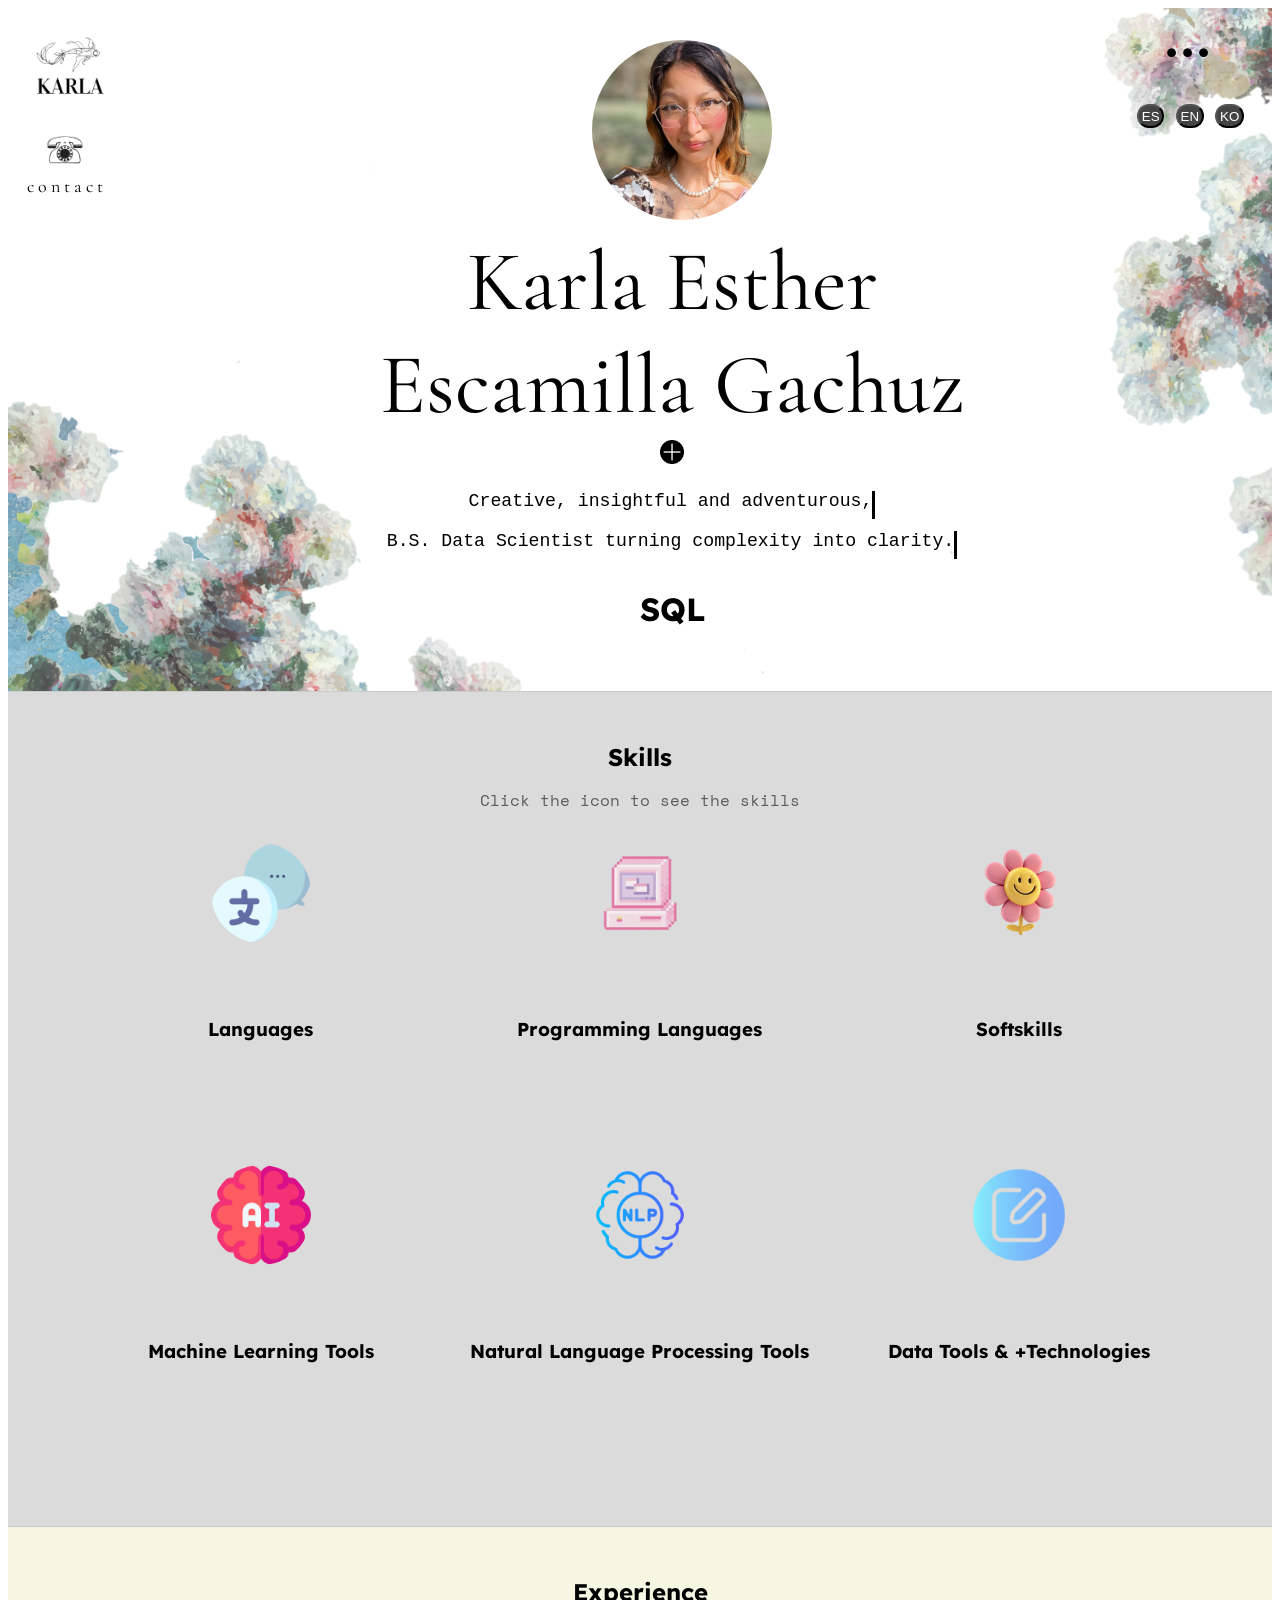
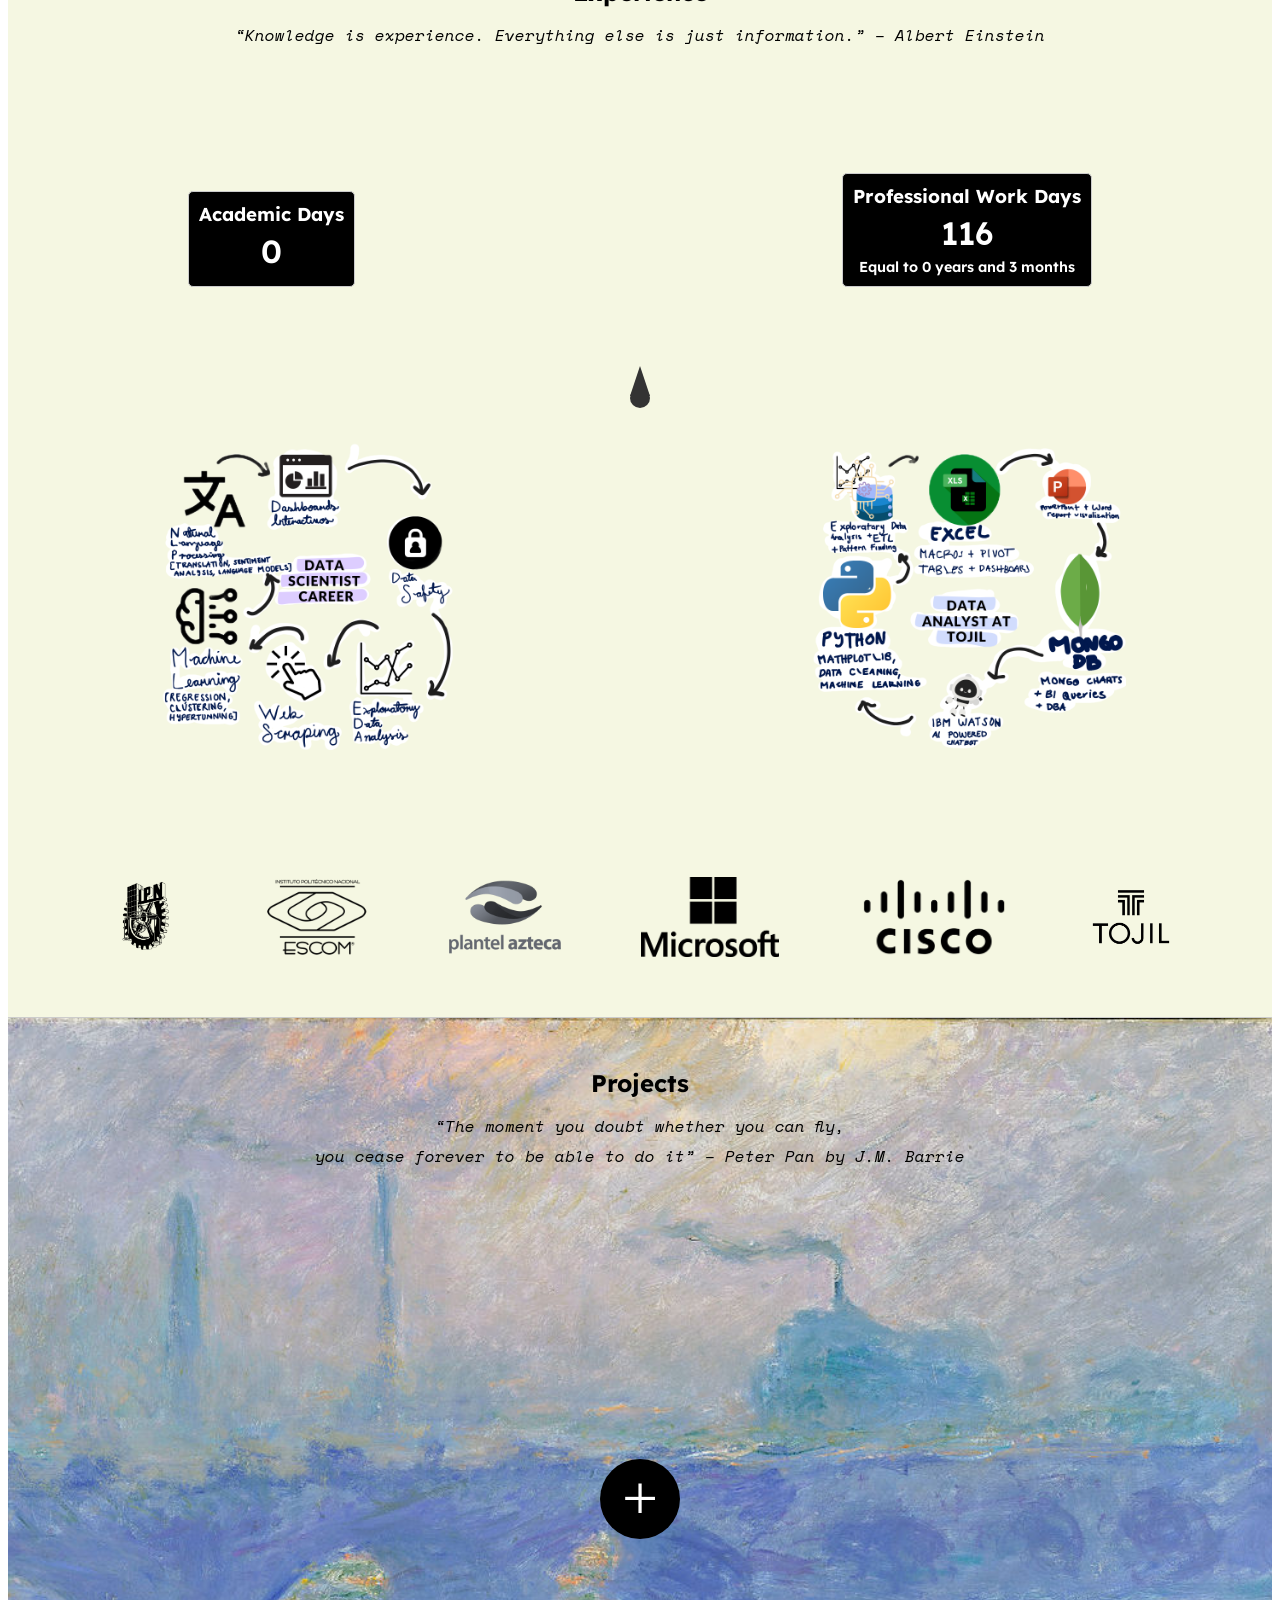
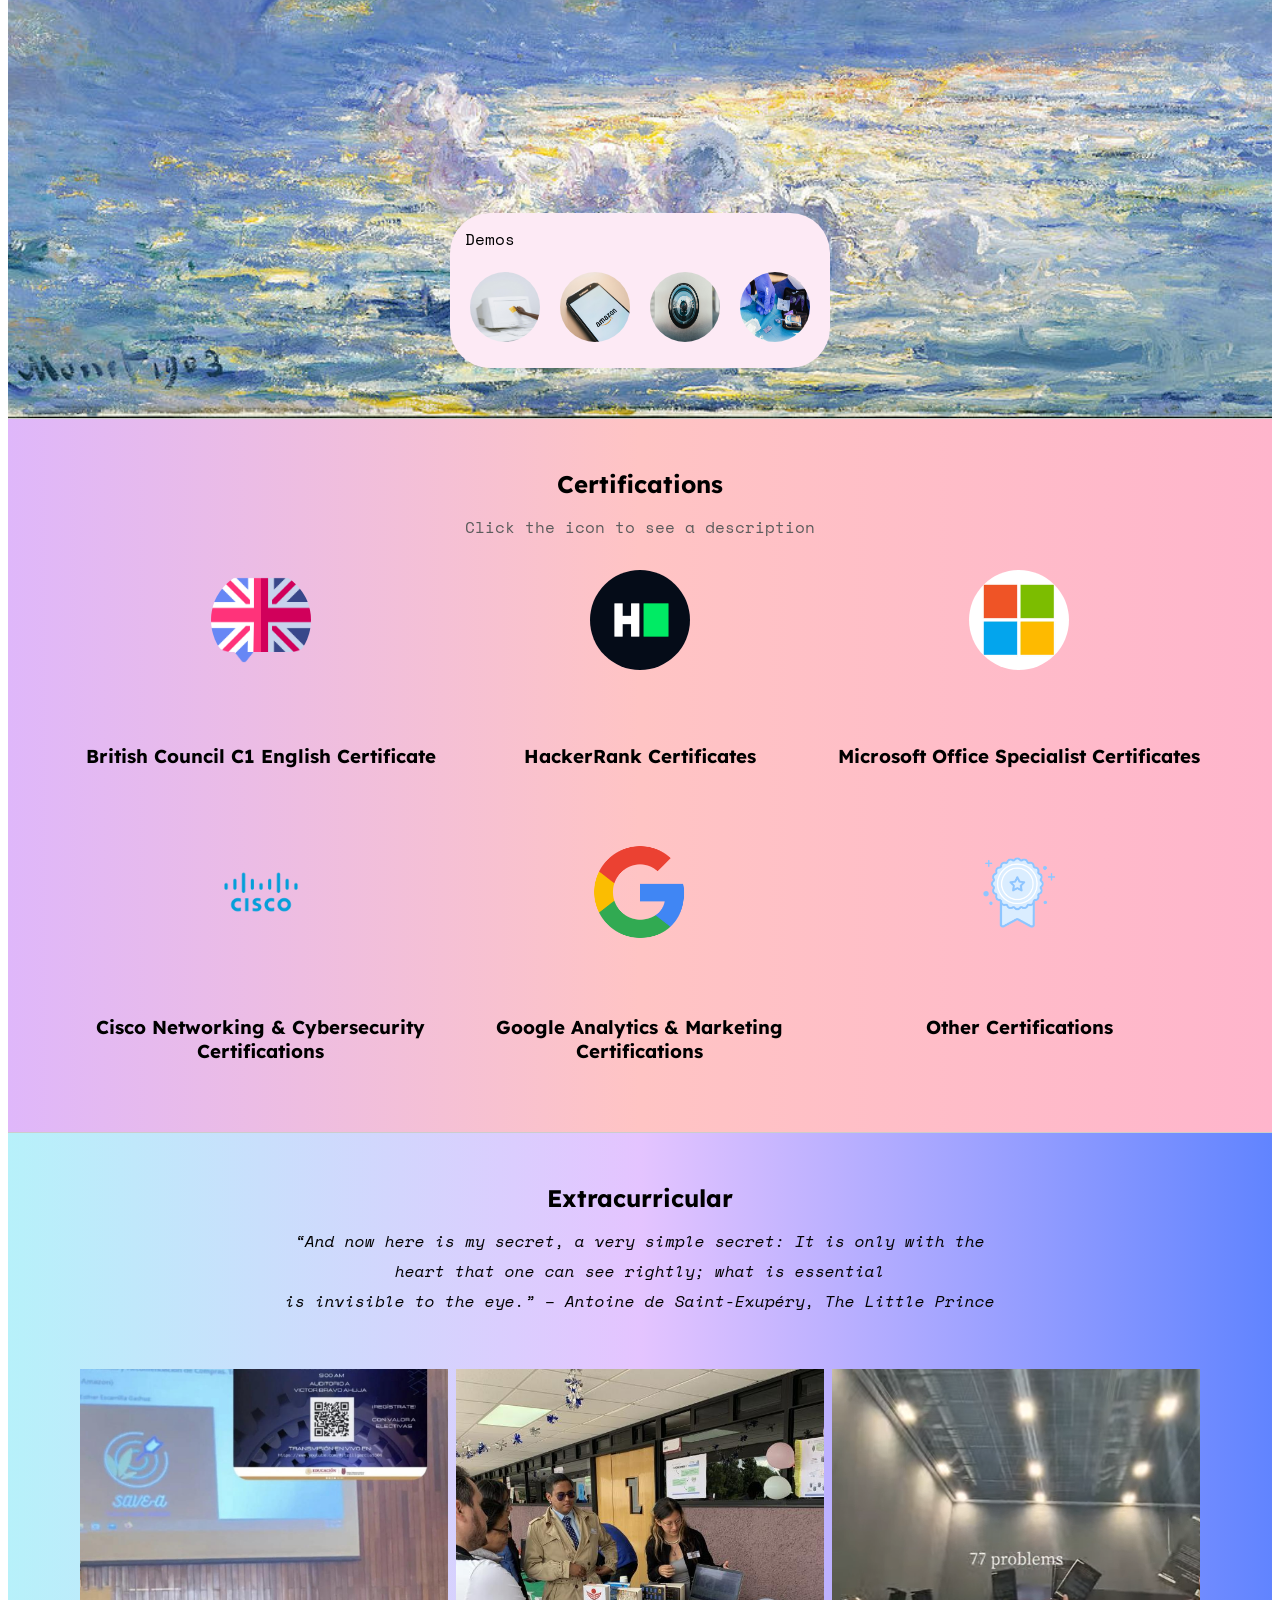
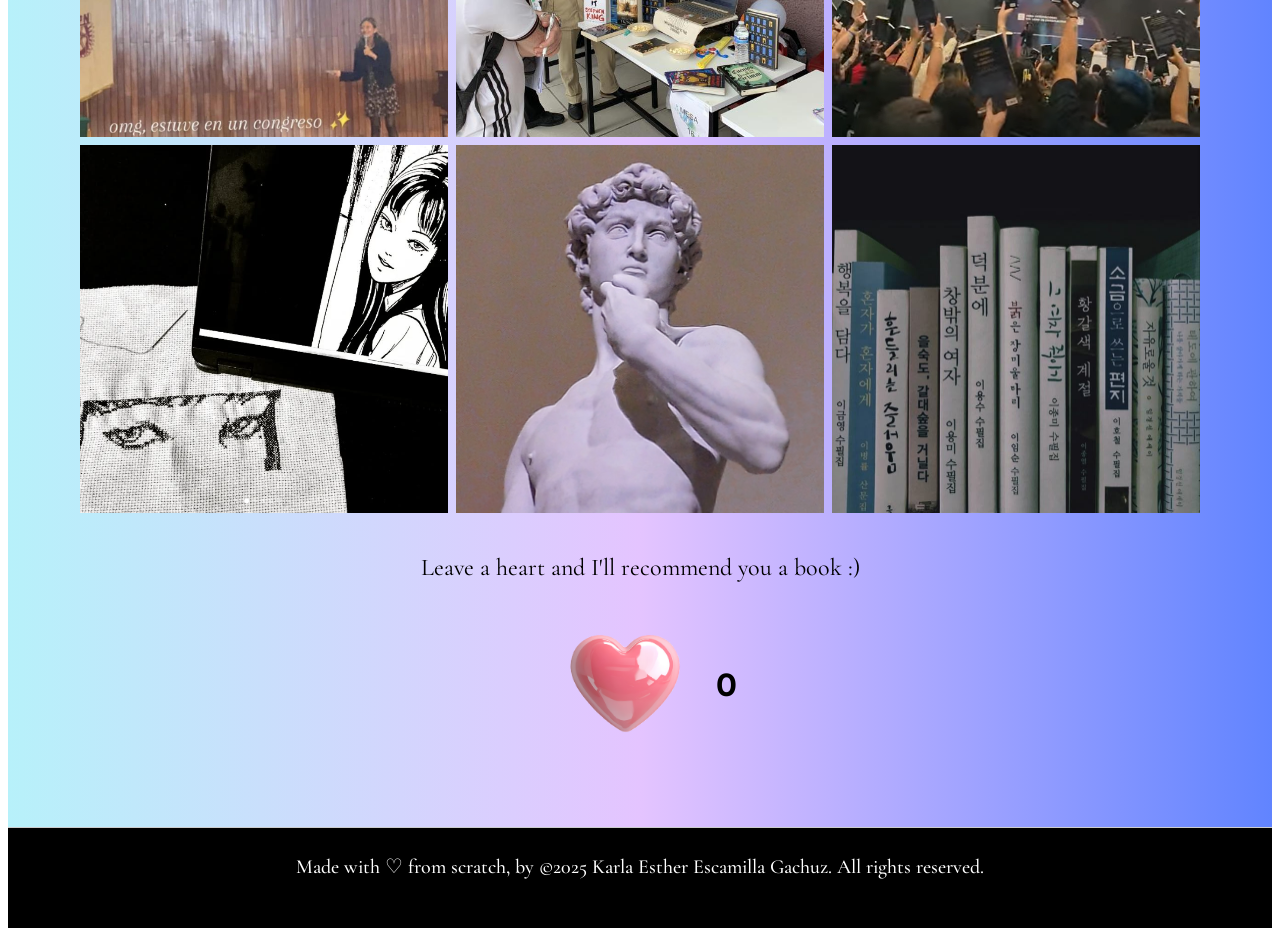
==== index.html @ 4ed2f364 "Update index.html" ====
<!DOCTYPE html>
<html lang="es">

<head>
    <meta charset="UTF-8">
    <meta name="viewport" content="width=device-width, initial-scale=1.0">
    <title>Karla's Portfolio</title>
    <link rel="icon" type="image/x-icon" href="kf.png">
    <link rel="stylesheet" href="ProfesionalProf.css">
    <link
    rel="stylesheet"
    href="https://cdnjs.cloudflare.com/ajax/libs/animate.css/4.1.1/animate.min.css"
    />
    <link href="https://cdn.jsdelivr.net/gh/yesiamrocks/cssanimation.io@1.0.3/cssanimation.min.css" 
    rel="stylesheet">
    <link rel="preconnect" href="https://fonts.googleapis.com">
<link rel="preconnect" href="https://fonts.gstatic.com" crossorigin>
<link href="https://fonts.googleapis.com/css2?family=Cormorant+Garamond:ital,wght@0,300;0,400;0,500;0,600;0,700;1,300;1,400;1,500;1,600;1,700&family=Lexend:wght@100..900&family=Space+Mono:ital,wght@0,400;0,700;1,400;1,700&display=swap" 
rel="stylesheet">
<link
      href="https://fonts.googleapis.com/css2?family=Space+Mono:ital@1&display=swap"
      rel="stylesheet"
    />
</head>


<body id="home">

    <div id="contact">
        <a href="#home" title="Home"><img src="lg.png" alt="Logo" style="width: 80px; margin-left: 20px; margin-top: 20%;"></a>
    
        <button id="contact-button" >
        <img src="p.png" alt="Phone" style="width: 40px;" class="icon">
        <p style="font-family:'Cormorant Garamond', serif; margin: 5px 0 0 0;">c o n t a c t</p>
    </button>
    <div id="contact-icons" style="display: none;">
        <a href="mailto:karlah.escamilla22@gmail.com" title="Send mail"><img src="m.png" alt="Email" class="icon"></a>
        <a href="https://www.linkedin.com/in/karlaescamillag/" title="Review LinkedIn" target="_blank"><img src="in.png" alt="LinkedIn" class="icon"></a>
        <a href="https://github.com/Karlah-0" title="Review Github" target="_blank"><img src="gt.png" alt="GitHub" class="icon"></a>
        <a href="https://www.goodreads.com/mouklair" target="_blank" title="Review Goodreads"><img src="gr.png" alt="Goodreads" class="icon"></a>
        <a href="https://drive.google.com/file/d/1XgmMQcSw8I9kDR0bRM5GCmzSp86vg_ye/view?usp=sharing" title="Review CV" target="_blank"><img src="cv.png" alt="CV" class="icon"></a>
    </div>

    </div>
    <header>
        <nav id="menu">
            <ul class="dots">
                <li class="dot">•</li>
                <li class="dot">•</li>
                <li class="dot">•</li>
            </ul>
            <ul class="menu">
                <li><a href="#home" class="nav-link">Home</a></li>
                <li><a href="#section2" class="nav-link">Skills</a></li>
                <li><a href="#section3" class="nav-link">Experience</a></li>
                <li><a href="#section4" class="nav-link">Projects</a></li>
                <li><a href="#section5" class="nav-link">Certifications</a></li>
                <li><a href="#section6" class="nav-link">Extracurricular</a></li>
            </ul>
        </nav>
        <div id="language-switcher">
            <a href="ProfesionalProf_Esp.html"><button data-lang="es">ES</button></a>
            <a href="index.html"><button data-lang="en">EN</button></a>
            <a href="ProfesionalProf_Kor.html"><button data-lang="ko">KO</button></a>
        </div>
    </header>


    <main>

        <section id="section1">
            
            <div class="circular-image" id="sensitive">
                <img src="h.jpg" alt="Perfil">
            </div>        
            <h2 class="animate__animated animate__fadeInDown"><div class="name">Karla Esther <br>Escamilla Gachuz</div></h2>
            
            <button id="more-details-btn">
                <img src="pl.png" alt="More details">
            </button>
            
            <div id="overlay">
                <div id="modal">
                    <span id="close-btn">&times;</span>
                    <img src="lg.png" alt="Logo" style="width: 80px; margin-left: 20px; margin-top: 10px;">
                    <h3>About me </h3>
                    <p>
                        Like the koi fish swimming adversities, I embrace growth and transformation, turning obstacles into new opportunities.
                    </p>
                    <br>
                    <p>
                        I am a data professional with a strong background in Machine Learning, NLP, and Big Data, skilled in Python, SQL, Tableau, and MongoDB. Passionate about turning complexity into clarity, I am a graduate of the Plantel Fundación Azteca Excellence Program and currently studying Data Science at ESCOM IPN.
                    </p>
                    <br>
                    <p>
                        Between novels, matcha, Korean culture and journeys inspired by literary fiction, I explore stories that expand my world as much as data does.
                    </p>
                </div>
            </div>
            
            <p class="space-mono-regular"><p class="typing-demo">Creative, insightful and adventurous,</p></p>
            <p class="space-mono-regular"><p class="typing-demo2" style="margin-top: -70px;">B.S. Data Scientist turning complexity into clarity.</p></p>
        <div class="content-wrapper2">
        <div class="carrusel-container">
            <span id="carrusel-texto" class="leBlurInBottom"></span>
        </div>
        </div>
   
        </section>


        <section id="section2" style="height: fit-content;">
            <h2>Skills</h2>
            <p style=" font-family: 'Space Mono', serif; font-weight: 400; color: rgb(92, 92, 92);"> Click the icon to see the skills </p>
            <div class="skills-grid">
                <div class="skill-category">
                    <img src="lgg.png" class="category-icon" alt="Languages Icon">
                    <h3 class="cssanimation hu__hu__">Languages</h3>
                    <div class="skills-list">
                        <div class="skill">
                            <img src="mx.png" alt="Spanish Logo">
                            <span>Spanish (Native)</span>
                            <div class="progress-bar">
                                <div class="progress" data-level="100"></div>
                            </div>
                        </div>
                        <div class="skill">
                            <img src="us.png" alt="English Logo">
                            <span>English (C1)</span>
                            <div class="progress-bar">
                                <div class="progress" data-level="80"></div>
                            </div>
                        </div>
                        <div class="skill">
                            <img src="ko.png" alt="Korean Logo">
                            <span>Korean (A2)</span>
                            <div class="progress-bar">
                                <div class="progress" data-level="40"></div>
                            </div>
                        </div>
                    </div>
                </div>
                <div class="skill-category">
                    <img src="prg.png" class="category-icon" alt="Programming Languages Icon">
                    <h3 class="cssanimation hu__hu__">Programming Languages</h3>
                    <div class="skills-list">
                        <div class="skill">
                            <img src="cpl.jpg" alt="C++ Logo">
                            <span>C++</span>
                            <div class="progress-bar">
                                <div class="progress" data-level="90"></div>
                            </div>
                        </div>
                        <div class="skill">
                            <img src="py.png" alt="Python Logo">
                            <span>Python</span>
                            <div class="progress-bar">
                                <div class="progress" data-level="90"></div>
                            </div>
                        </div>
                        <div class="skill">
                            <img src="r.png" alt="R Logo">
                            <span>R</span>
                            <div class="progress-bar">
                                <div class="progress" data-level="90"></div>
                            </div>
                        </div>
                        <div class="skill">
                            <img src="js.png" alt="JavaScript Logo">
                            <span>JavaScript</span>
                            <div class="progress-bar">
                                <div class="progress" data-level="60"></div>
                            </div>
                        </div>
                    </div>
                </div>
                <div class="skill-category">
                    <img src="sft.png" class="category-icon" alt="Softskills Icon">
                    <h3 class="cssanimation hu__hu__">Softskills</h3>
                    <div class="skills-list softskills-grid">
                        <div class="softskill">
                            <img src="cm.png" alt="Communication Icon">
                            <span>Effective communication</span>
                        </div>
                        <div class="softskill">
                            <img src="tm.png" alt="Teamwork Icon">
                            <span>Teamwork</span>
                        </div>
                        <div class="softskill">
                            <img src="ps.png" alt="Problem Solving Icon">
                            <span>Problem solving</span>
                        </div>
                        <div class="softskill">
                            <img src="crt.png" alt="Creative Icon">
                            <span>Creative</span>
                        </div>
                    </div>
                </div>
                <div class="skill-category">
                    <img src="ml.png" class="category-icon" alt="Machine Learning Icon">
                    <h3 class="cssanimation hu__hu__">Machine Learning Tools</h3>
                    <div class="skills-list">
                        <div class="skill">
                            <img src="sc.png" alt="Scikit-Learn Logo">
                            <span>Scikit-Learn</span>
                            <div class="progress-bar">
                                <div class="progress" data-level="90"></div>
                            </div>
                        </div>
                        <div class="skill">
                            <img src="tf.png" alt="TensorFlow Logo">
                            <span>TensorFlow</span>
                            <div class="progress-bar">
                                <div class="progress" data-level="90"></div>
                            </div>
                        </div>
                        <div class="skill">
                            <img src="k.png" alt="Keras Logo">
                            <span>Keras</span>
                            <div class="progress-bar">
                                <div class="progress" data-level="90"></div>
                            </div>
                        </div>
                    </div>
                </div>
                <div class="skill-category">
                    <img src="nlp.png" class="category-icon" alt="NLP Icon">
                    <h3 class="cssanimation hu__hu__">Natural Language Processing Tools</h3>
                    <div class="skills-list">
                        <div class="skill">
                            <img src="nk.png" alt="NLTK Logo">
                            <span>NLTK</span>
                            <div class="progress-bar">
                                <div class="progress" data-level="90"></div>
                            </div>
                        </div>
                        <div class="skill">
                            <img src="gn.png" alt="Gensim Logo">
                            <span>Gensim</span>
                            <div class="progress-bar">
                                <div class="progress" data-level="90"></div>
                            </div>
                        </div>
                    </div>
                </div>
                <div class="skill-category">
                    <img src="tls.png" class="category-icon" alt="Technologies Icon">
                    <h3 class="cssanimation hu__hu__">Data Tools & +Technologies</h3>
                    <div class="skills-list technologies-grid">
                        <div class="skill" id="pill-skil">
                            <img src="sql.png" alt="SQL Logo">
                            <span>SQL</span>
                        </div>
                        <div class="skill" id="pill-skil">
                            <img src="md.png" alt="MongoDB Logo">
                            <span>MongoDB</span>
                        </div>
                        <div class="skill" id="pill-skil">
                            <img src="or.png" alt="Oracle Logo">
                            <span>OracleSQL</span>
                        </div>
                        <div class="skill" id="pill-skil">
                            <img src="css.png" alt="HTML Logo">
                            <span>HTML/CSS</span>
                        </div>
                        <div class="skill" id="pill-skil">
                            <img src="ub.svg" alt="Linux Logo">
                            <span>LinuxUbuntu</span>
                        </div>
                        <div class="skill" id="pill-skil">
                            <img src="git.png" alt="Git Logo">
                            <span>Git/GitHub</span>
                        </div>
                        <div class="skill" id="pill-skil">
                            <img src="pbi.png" alt="Power BI Logo">
                            <span>PowerBI</span>
                        </div>
                        <div class="skill" id="pill-skil">
                            <img src="tb.png" alt="Tableau Logo">
                            <span>Tableau</span>
                        </div>
                        <div class="skill" id="pill-skil">
                            <img src="pt.webp" alt="Packet Tracer Logo">
                            <span>PacketTracer</span>
                        </div>
                    </div>
                </div>
                
            </div>
        </section>
        
        
        <section id="section3">
            <h2>Experience</h2>
            <p style="font-family: 'Space Mono', serif; font-weight: 400; font-style: normal;"><em>“Knowledge is experience. Everything else is just information.”  – Albert Einstein </em></p>
           
            <div class="background-animation">
                <div class="drop"></div>
                <div class="wave"></div>
            </div>

            <div class="dscycle">
                <img src="dscycle.png">
            </div>
            <div class="counter-container-L">
                <div id="academic-counter" class="counter">
                    <h3>Academic Days</h3>
                    <div id="academic-days">0</div>
                    <p id="academic-equivalent"></p>
                </div>
            </div>

            <div class="dacycle">
                <img src="dacycle.png">
            </div>
            <div class="counter-container">
                <div id="professional-counter" class="counter">
                    <h3>Professional Work Days</h3>
                    <div id="professional-days">0</div>
                    <p id="professional-equivalent"></p>
                </div>
            </div>
            <div class="logos">
                <img src="logo_ipn.png">
                <img src="logo_es.png">
                <img src="logo-pl.png">
                <img src="logo_msf.png">
                <img src="logo_csc.png">
                <img src="logo-tj.png">
            </div>
        </section>
        


        <section id="section4">
            <h2>Projects</h2>
            <p style="font-family: 'Space Mono', serif; font-weight: 400; font-style: normal; text-align: center;">
                <em>“The moment you doubt whether you can fly, </em></p>
                <p style="font-family: 'Space Mono', serif; font-weight: 400; margin-top: -10px; font-style: normal; text-align: center;">
                <em>you cease forever to be able to do it” – Peter Pan by J.M. Barrie</em>
            </p>
            
            <div class="gallery">
                <input type="checkbox" id="gallery-toggle">
                <label for="gallery-toggle" class="gallery-button">+</label>
                <div class="gallery-items">
                    <div class="project">
                        <img src="investment.jpg" alt="MIA CETSDIRECTO" style="--i:1">
                        <div class="description">CETESDIRECTO® Investor Support Tool: Modeling the behavior of inflation and its impact on financial decisions (Python, Regression, Machine Learning).</div>
                    </div>
                    <div class="project">
                        <img src="amazon.jpg" alt="SAVE-A" style="--i:2">
                        <div class="description">Product comparator friendly web application with Python and Data Science methods, make the best purchase decision (Python, Web Scrapping, EDA).</div>
                    </div>
                    <div class="project">
                        <img src="library.jpg" alt="Bookry" style="--i:3">
                        <div class="description">Electronic library using MERN technologies (MongoDB, Express, React, Node.js) with an optimized database design for scalability and security. Presented at Expo ESCOM 2024, achieving 3rd place.</div>
                    </div>
                    <div class="project">
                        <img src="gming.jpg" alt="PinkPacman" style="--i:4">
                        <div class="description">Pacman game simulation with pink mazes using C structures and functions.</div>
                    </div>
                    <div class="project">
                        <img src="pcar.jpg" alt="EDA-Public Safety" style="--i:5">
                        <div class="description">Exploratory data Analysis for National Survey on Victimization and Perception of Public Safety (ENVIPE) 2024.</div>
                    </div>
                    <div class="project">
                        <img src="medical.jpg" alt="Diabetes Model" style="--i:6">
                        <div class="description">Diabetes Diagnistic Prediction Model with Diabetes Health Indicators from the CDC (Centers for Disease Control and Prevention).</div>
                    </div>
                </div>
            </div>
            <div class="demos">
                <p style="margin-top: -.5px;">Demos</p>
                <a href="https://github.com/Karlah-0/paper-similarity" title="NLP: Document Similairty" target="_blank"><img src="keyb.jpg" alt="Similarity"></a>
                <a href="https://github.com/Karlah-0/SAVE-A/blob/main/SAVE-A/SAVE-A.ipynb" title="SAVE-A" target="_blank"><img src="amzn.jpg" alt="SAVE-A"></a>
                <a href="https://github.com/Karlah-0/EDA-Perception-of-Public-Safety/blob/main/Incidencia_Delictiva.ipynb" title="Perception of Public Safety" target="_blank"><img src="seg.jpg" alt="ENVIPE EDA"></a>
                <a href="https://github.com/Karlah-0/Diabetes-Diagnostic-Prediction-Model-Advanced-Statistics-/blob/main/ProyectoFinalEA_Diabetes.ipynb" title="Diabetes Diagnosis Prediction" target="_blank"><img src="diabetes.jpg" alt="Diabetes Prediction"></a>
            </div>
        </section>
        
        
        


        <section id="section5" style="height: fit-content;">
            <h2>Certifications</h2>
            <p style=" font-family: 'Space Mono', serif; font-weight: 400; color: rgb(92, 92, 92);"> Click the icon to see a description </p>
            <div class="skills-grid">
                <div class="skill-category">
                    <img src="engl.png" class="category-icon" alt="British Council Cert Icon">
                    <h3 class="cssanimation hu__hu__">British Council C1 English Certificate</h3>
                    <div class="skills-list">
                        <div class="Certificate">
                            <a href="https://drive.google.com/file/d/1UCylA8LzGqBTAyHj90XFsnE5tslPC5T9/view?usp=sharing" title="View Certificate" target="_blank"><img src="btscl.png" alt="British Council Certificate"></a>
                            <span>C1 British Council Certificate</span>
                        </div>
                        
                    </div>
                </div>
                <div class="skill-category">
                    <img src="hr.png" class="category-icon" alt="Programming Languages Icon">
                    <h3 class="cssanimation hu__hu__">HackerRank Certificates</h3>
                    <div class="skills-list">
                        <div class="Certificates">
                            <div class="Certificate">
                                <a href="https://www.hackerrank.com/certificates/dd36a4987db6" title="View Certificate" target="_blank"><img src="PyB.png" alt="British Council Certificate"></a>
                                <span>Python HackerRank Certificate</span>
                            </div>
                            <div class="Certificate">
                                <a href="https://www.hackerrank.com/certificates/b056ef3917c5" title="View Certificate" target="_blank"><img src="SQLAd.png" alt="SQL Advanced Certificate"></a>
                                <span>SQL (Advanced) HackerRank Certificate</span>
                            </div>
                            <div class="Certificate">
                                <a href="https://www.hackerrank.com/certificates/510858440455" title="View Certificate" target="_blank"><img src="SQLB.png" alt="SQL Basic Certificate"></a>
                                <span>SQL (Basic) HackerRank Certificate</span>
                            </div>
                        </div>
                        
                    </div>
                </div>
                <div class="skill-category">
                    <img src="mcsft.jpg" class="category-icon" alt="Softskills Icon">
                    <h3 class="cssanimation hu__hu__">Microsoft Office Specialist Certificates</h3>
                    <div class="skills-list">
                        <div class="Certificates">
                            <div class="Certificate">
                                <a href="https://www.certiport.com/Portal/Pages/PrintTranscriptInfo.aspx?action=Cert&id=251&cvid=eh8e5iM9auXgOr6SSwifrQ%3D%3D" title="View Certificate" target="_blank"><img src="Excel.png" alt="Excel"></a>
                                <span>Microsoft Excel Specialist Certificate</span>
                            </div>
                            <div class="Certificate">
                                <a href="https://www.certiport.com/Portal/Pages/PrintTranscriptInfo.aspx?action=Cert&id=252&cvid=j1dN%2F50uBSHAs54UjgC3zQ%3D%3D" title="View Certificate" target="_blank"><img src="Power.png" alt="PowerPoint"></a>
                                <span>Microsoft PowerPoint Specialist Certificate</span>
                            </div>
                            <div class="Certificate">
                                <a href="https://www.certiport.com/Portal/Pages/PrintTranscriptInfo.aspx?action=Cert&id=250&cvid=gYCRYrhOJpbRcUyJ75lTGQ%3D%3D" title="View Certificate" target="_blank"><img src="Word.png" alt="Word"></a>
                                <span>Microsoft Word Specialist Certificate</span>
                            </div>
                        </div>
                    </div>
                </div>
                <div class="skill-category" style="margin-top: 50px;">
                    <img src="cisc.png" class="category-icon" alt="Machine Learning Icon">
                    <h3 class="cssanimation hu__hu__">Cisco Networking & Cybersecurity Certifications</h3>
                    <div class="skills-list">
                        <div class="Certificates">
                            <div class="Certificate">
                                <a href="https://www.hackerrank.com/certificates/dd36a4987db6" title="View Certificate" target="_blank"><img src="Intro2IoT.png" alt="IoT"></a>
                                <span>Introduction to IoT</span>
                            </div>
                            <div class="Certificate">
                                <a href="https://www.hackerrank.com/certificates/b056ef3917c5" title="View Certificate" target="_blank"><img src="I2CS__1_.png" alt="Cybersecurity"></a>
                                <span>Introduction to Cybersecurity</span>
                            </div>
                            <div class="Certificate">
                                <a href="https://www.hackerrank.com/certificates/510858440455" title="View Certificate" target="_blank"><img src="CNNA.png" alt="Scaling Networks: CCNA"></a>
                                <span>CCNA: Routing & Switching. Scaling Networks</span>
                            </div>
                        </div>
                    </div>
                </div>
                <div class="skill-category" style="margin-top: 50px;">
                    <img src="gg.png" class="category-icon" alt="NLP Icon">
                    <h3 class="cssanimation hu__hu__">Google Analytics & Marketing Certifications</h3>
                    <div class="skills-list">
                        <div class="Certificates">
                            <div class="Certificate">
                                <a href="https://drive.google.com/file/d/1QJNugc01xmRO6ZFNg9Myx4BVX2Ymv9LC/view?usp=sharing" title="View Certificate" target="_blank"><img src="mrkt.png" alt="Marketing"></a>
                                <span>Digital Marketing Foundations</span>
                            </div>
                            <div class="Certificate">
                                <a href="https://drive.google.com/file/d/1mKlux0pz3Sz3PCfcoDtH3J5BZVQsfdfR/view?usp=sharing" title="View Certificate" target="_blank"><img src="gan.png" alt="Analytics"></a>
                                <span>Google Analytics</span>
                            </div>
                            <div class="Certificate">
                                <a href="https://drive.google.com/file/d/1vDUGX0AQshCJEIj6objUbHMzCfPpjBdo/view?usp=sharing" title="View Certificate" target="_blank"><img src="cyber.png" alt="Cybersecurity"></a>
                                <span>Cibersecurity on remote work</span>
                            </div>
                        </div>
                    </div>
                </div>
                
                <div class="skill-category" style="margin-top: 50px;">
                    <img src="gl.png" class="category-icon" alt="Softskills Icon">
                    <h3 class="cssanimation hu__hu__">Other Certifications</h3>
                    <div class="skills-list">
                        <div class="Certificates">
                            <div class="Certificate">
                                <a href="https://drive.google.com/file/d/1QB7mE3sVGi8b8lsuNNnpjIzUp2WQ5OZF/view?usp=sharing" title="View Certificate" target="_blank"><img src="Cripto.png" alt="Cryptocurrencies"></a>
                                <span>Training in Cryptocurrencies & Blockchain</span>
                            </div>
                           
                        </div>
                    </div>
                </div>
                
            </div>
        </section>


        <section id="section6">
            <h2>Extracurricular</h2>
            <p style="font-family: 'Space Mono', serif; font-weight: 400; font-style: normal; text-align: center;">
              <em>“And now here is my secret, a very simple secret: It is only with the</em>
            </p>
            <p style="font-family: 'Space Mono', serif; font-weight: 400; margin-top: -10px; font-style: normal; text-align: center;">
              <em>heart that one can see rightly; what is essential</em>
            </p>
            <p style="font-family: 'Space Mono', serif; font-weight: 400; margin-top: -10px; font-style: normal; text-align: center;">
              <em>is invisible to the eye.” – Antoine de Saint-Exupéry, The Little Prince</em>
            </p>
            <br><br>
            <ul>
              <li>
                <a href="https://www.linkedin.com/in/karlaescamillag/overlay/education/798440565/multiple-media-viewer/?profileId=ACoAADuRJEkBG-t7TST_fxVLL-CHr-5XBXGjyrw&treasuryMediaId=1738459231431" target="_blank">
                  <figure>
                    <img src='congreso.jpeg' alt='Volcano and lava field against a stormy sky'>
                    <figcaption>Computer Science Congress <br>2023-A</figcaption>
                  </figure>
                </a>
              </li>
              <li>
                <a href="https://www.linkedin.com/in/karlaescamillag/overlay/education/798440565/multiple-media-viewer/?profileId=ACoAADuRJEkBG-t7TST_fxVLL-CHr-5XBXGjyrw&treasuryMediaId=1738459703976" target="_blank">
                  <figure>
                    <img src='expo.jpeg' alt='Guy on a bike on a wooden bridge with a forest backdrop'>
                    <figcaption>EXPO ESCOM 2024</figcaption>
                  </figure>
                </a>
              </li>
              <li>
                <a href="https://www.youtube.com/shorts/5as2U_wV7h8" target="_blank">
                    <figure>
                        <figure>
                            <img src='fil.png' alt='Guy on a bike on a wooden bridge with a forest backdrop'>
                            <figcaption>FIL GUADALAJARA <br>(World's 2nd most important <br>International Book Fair)</figcaption>
                          </figure>
                </a>
              </li>
              <li>
                <a href="https://www.instagram.com/thekoooi/" target="_blank">
                    <figure>
                        <figure>
                            <img src='thk.png' alt='Guy on a bike on a wooden bridge with a forest backdrop'>
                            <figcaption>@thekooi <br>Cross-stitch Embroidery</figcaption>
                          </figure>
                </a>
              </li>
              <li>
                <a href="https://www.youtube.com/shorts/mC68LRQSlW0" target="_blank">
                    <figure>
                        <figure>
                            <img src='dvd.jpg' alt='Guy on a bike on a wooden bridge with a forest backdrop'>
                            <figcaption>Art & Experiences</figcaption>
                          </figure>
                </a>
              </li>
              <li>
                <a href="https://www.youtube.com/shorts/4hjBUcG-Uqk" target="_blank">
                    <figure>
                        <figure>
                            <img src='kr.jpg' alt='Guy on a bike on a wooden bridge with a forest backdrop'>
                            <figcaption>Korean <br>Language Learning</figcaption>
                          </figure>
                </a>
              </li>
            </ul>

            <div id="goodbye">
                <p style="font-family: 'Cormorant Garamond', serif; font-weight: 420; text-align: center; font-size: 1.5rem; margin-top: 40px;">
                    Leave a heart and I'll recommend you a book :)
                </p>
                <div style="display: flex; justify-content: center; align-items: center; gap: 10px;">
                    <button id="likeButton" style="background: none; border: none; cursor: pointer;">
                        <img src="heart.png" alt="Heart" width="150" height="150">
                    </button>
                    <span id="likeCount" style="font-size: 2rem;">0</span>
                </div>
                <p id="bookRecommendation" style="text-align: center; font-style: italic; margin-top: 10px;"></p>
                <img id="bookCover" src="" alt="Book cover" style="display: none; width: 300px; height: 100%; margin-top: 10px; justify-self: center;">
            </div>
            

          </section>

    </main>


    <footer>
        <p> <i class="corm-gar-reg-foot"> Made with ♡ from scratch, by  &copy;2025 Karla Esther Escamilla Gachuz. All rights reserved. <i></p>
    </footer>

    <script src="ProfesionalProf.js"></script>
    <script src="https://cdnjs.cloudflare.com/ajax/libs/gsap/1.19.1/TweenMax.min.js"></script> 
   <script type="text/javascript" src="cssanimation-gsap.js"></script>

</body>
</html>
---- ProfesionalProf.css ----
html, body {
    overflow-x: hidden;
}


body {
        font-family: "Lexend", serif;
        font-optical-sizing: auto;
        font-weight: 600;
        font-style: normal;
        --sb-track-color: #ececec;
        --sb-thumb-color: #dedede;
        --sb-size: 20px;
        overflow-x: hidden;
}

body::-webkit-scrollbar {
    width: var(--sb-size);
  }
  
  body::-webkit-scrollbar-track {
    background: var(--sb-track-color);
    border-radius: 10px;
  }
  
  body::-webkit-scrollbar-thumb {
    background: var(--sb-thumb-color);
    border-radius: 10px;
  }
  
  @supports not selector(::-webkit-scrollbar) {
    body {
        scrollbar-color: var(--sb-thumb-color)
                       var(--sb-track-color);
    }
  }

#contact {
    position: fixed;
    top: 10px;
    left: 10px;
    display: flex;
    flex-direction: column;
    gap: 15px;
    z-index: 1000;
}

#Logo img {
    width: 100px; /* Ajusta el tamaño del logo según sea necesario */
    margin-right: 20px; /* Espacio adicional para separar el logo de los otros íconos */
    margin-left: 15px;
}

#contact-button {
    display: flex;
    flex-direction: column;
    align-items: center;
    background: none;
    border: none;
    cursor: pointer;
    margin-left: 10px;
}

#contact-button img {
    width: 40px;
    border-radius: 100%;
    overflow: hidden;
    object-fit: cover;
}

#contact-button p {
    font-family: "Cormorant Garamond", serif;
    margin: 5px 0 0 0;
    font-size: 18px;
}

#contact-icons {
    display: flex;
    flex-direction: column;
    gap: 15px;
    margin-top: 10px;
    background: #f0f0f0;
    padding: .5em;
    border-radius: 70px;
    list-style: none;
    margin: 0;
    z-index: 1000;
    align-items: center;
    justify-content: center;
    width: 55px;
    margin-left: 25px;
}

#contact-icons a img {
    width: 35px;
    transition: all 0.3s ease-in-out;
    border-radius: 50%;
    overflow: hidden;
    object-fit: cover;
}


.icon:hover {
    box-shadow: 0 4px 8px rgba(0, 0, 0, 0.3);
    transform: scale(1.1);
}

header {
    position: fixed;
    top: 0;
    right: 20px;
    background: none;
    padding: 1em;
    border-radius: .5cm;
    z-index: 1000;
}


.dots {
    display: flex;
    gap: 5px;
    cursor: pointer;
    text-align: center;
    justify-content: center;
}

.dot {
    font-size: 2rem;
    color: rgb(0, 0, 0);
}

.menu {
    display: none; /* Ocultar el menú por defecto */
    position: absolute;
    top: 50px; /* Ajusta esta posición según sea necesario */
    right: 0;
    background: #333;
    padding: 1em;
    border-radius: .5cm;
    list-style: none;
    margin: 0;
    z-index: 1000;
}

.menu li {
    margin-bottom: 10px;
}

.menu li a {
    color: white;
    text-decoration: none;
}

.menu li a.active {
    font-weight: bold;
    border-bottom: 2px solid white;
}

/* Mostrar el menú al pasar el ratón sobre los puntos/viñetas */
.dots:hover + .menu,
.menu:hover {
    display: block;
}

/* Efecto hover en los enlaces del menú 
.menu li a:hover {
    text-decoration: underline;
} */



nav ul {
    list-style-type: none;
    padding: 0;
    margin: 0;
}

nav ul li {
    margin: 0.5em 0;
}

nav ul li a {
    color: white;
    text-decoration: none;
}

nav ul li a:hover{
    box-shadow: 0 4px 8px rgb(255, 255, 255); /* Efecto de sombra */
    transform: scale(1.05);
}

nav ul li a.active {
    font-weight: bold;
    border-bottom: 2px solid white;
}

#language-switcher {
    margin-top: 1em;
    text-align: right;
}

#language-switcher button {
    background: #444;
    color: white;
    border-radius: .5cm;
    padding: 0.2em;
    cursor: pointer;
    margin-left: 0.5em;
}

section {
    height: 100vh;
    padding: 2em;
    border-bottom: 1px solid #ccc;
}

section h2 {
    margin-top: 0;
}

footer {
    text-align: center;
    background-color: black;
    color: white;
    margin: 0;
    height: 10vh;
    align-items: center;
    justify-content: center;
    padding-top: 10px;
}


.lexend-one {
    font-family: "Lexend", serif;
    font-optical-sizing: auto;
    font-weight: 600;
    font-style: normal;
  }

  .cormorant-garamond-regular {
    font-family: "Cormorant Garamond", serif;
    font-weight: 500;
    font-size:85px;
    font-style: normal;
  }

  .corm-gar-reg-foot {
    font-family: "Cormorant Garamond", serif;
    font-weight: 500;
    font-size:20px;
    font-style: normal;
  }

  .space-mono-regular {
    font-family: "Space Mono", serif;
    font-weight: 400;
    font-style: normal;
  }

  #sensitive img {
    pointer-events: none;
    user-select: none;
  }

  .circular-image {
    width: 180px; 
    height: 180px; /* Debe ser el mismo valor que width para mantener la forma circular */
    border-radius: 50%;
    overflow: hidden; /* Oculta cualquier parte de la imagen que se salga del contenedor */
    margin-left: 20px;
}
.circular-image img {
    width: 100%;
    height: 100%;
    object-fit: cover; /* Asegura que la imagen llene completamente el contenedor sin distorsionarse */
}

#section1 {
    display: flex;
    flex-direction: column;
    align-items: center;
    height: fit-content;
    width: 100%;
    background-image: url('mnt.png'); /* Ruta relativa */
    background-size: cover; /* Ajusta la imagen para cubrir el div */
    background-position: center; /* Centra la imagen */
    background-repeat: no-repeat;
}

/* Contenedor para la animación de fondo */
.background-animation {
    position: absolute;
    top: 45%;
    left: 0;
    width: 100%;
    height: 100%;
    z-index: -100; /* Asegura que la animación esté detrás del contenido */
}

/* Estilos de la animación */
.drop, .wave {
    position: absolute;
}

.drop {
    width: 20px;
    height: 20px;
    top: -30px;
    left: 50%;
    transform: translateX(-50%);
    background: #333; /* Color gris muy oscuro */
    border-radius: 20px;
    animation: drip 2s cubic-bezier(1,0,.91,.19) infinite;
}

.drop:before {
    content: "";
    position: absolute;
    width: 0;
    height: 0;
    border-left: 10px solid transparent;
    border-right: 10px solid transparent;
    border-bottom: 30px solid #333; /* Color gris muy oscuro */
    top: -22px;
}

.wave {
    opacity: 0;
    top: 0;
    left: 50%;
    transform: translateX(-50%);
    width: 2px;
    height: 1px;
    border: #333 7px solid; /* Color gris muy oscuro */
    border-radius: 300px / 150px;
    animation: ripple 2s infinite 2s; /* Comienza la animación después de 2s */
}

.wave:after {
    content: "";
    position: absolute;
    opacity: 0;
    top: -5px;
    left: -5px;
    width: 2px;
    height: 1px;
    border: #333 5px solid; /* Color gris muy oscuro */
    border-radius: 300px / 150px;
    animation: ripple-2 2s infinite;
}

@keyframes drip {
    to {
      top: 190px;
    }
}

@keyframes ripple {
    from {
      opacity: 1;
    }
    to {
      width: 600px;
      height: 300px;
      border-width: 1px;
      top: -100px;
      opacity: 0;
    }
}

@keyframes ripple-2 {
    0% {
      opacity: 1;
    }
    50% {
      opacity: 0;
    }
    100% {
    width: 200px;
    height: 100px;
    border-width: 1px;
    top: 100px;
    left: 200px;
    }
}

#section2 {
    display: flex;
    flex-direction: column;
    align-items: center;
    background-color: #dbdbdb; /* Fondo gris claro */
    position: relative;
    color: black;
    padding: 50px 0;
}


.skills-grid {
    display: grid;
    grid-template-columns: 1fr 1fr 1fr;
    gap: -500px;
    width: 90%;
    max-width: 2000px;
    margin: 5px 0 0 0;
}

.softskills-grid {
    display: grid !important;  /* Forzar grid */
    grid-template-columns: repeat(2, 1fr); /* 2 columnas */
    grid-template-rows: repeat(2, 1fr);   /* 2 filas */
    gap: -500px;
    justify-content: center;
    align-items: center;
    width: 100%;
}

.softskill {
    display: flex;
    flex-direction: column;
    align-items: center;
    text-align: center;
}

.softskill img {
    width: 80px; /* Ajusta según lo que necesites */
    height: auto;
}

.softskill span {
    font-size: 1.1em;
    font-family: "Space Mono", serif;
    flex: 1; 
}

.skill-category {
    display: flex;
    flex-direction: column;
    align-items: center;
    gap: 50px;
    text-align: center;
    margin: 5px 0 0 0;
}



.technologies-grid {
    display: grid !important; /* Forzar grid */
    grid-template-columns: repeat(2, 1fr); /* 2 columnas */
    gap: 15px;
    width: 100%;
}

.technology {
    display: flex;
    align-items: center;
    gap: 10px;
}

.category-icon {
    width: 100px;
    height: 100px;
    border-radius: 50%;
    transition: transform 0.3s ease, box-shadow 0.3s ease;
    cursor: pointer;
    padding: 5px;
}

@keyframes bounce {
    0%, 100% { transform: scale(1); }
    50% { transform: scale(1.3); }
}

.category-icon:hover {
    transform: scale(1.2); /* Hace el icono más grande */
    box-shadow: 0 6px 12px rgba(0, 0, 0, 0.4); /* Sombra más notoria */
    filter: brightness(1.2); /* Aumenta el brillo de la imagen */
    transition: transform 0.3s ease, box-shadow 0.3s ease, filter 0.3s ease;
    animation: bounce 0.4s ease;
}

.skills-list {
    display: none;
    flex-direction: column;
    gap: 10px;
    opacity: 0;
    max-height: 0;
    overflow: hidden;
    transition: opacity 0.5s ease, max-height 0.5s ease;
    background-color: #eae2f7;
    border-radius: 30px;
    padding: 20px;
    max-width: 2000px;
    margin: 5px 0 0 0;
}
.skills-list.active {
    display: flex;
    opacity: 1;
    max-height: 800px; /* Ajusta esto según el tamaño de la lista */
}

.skill {
    display: flex;
    align-items: center;
    gap: 10px;
}

.skill img {
    width: 30px;
    height: 30px;
    border-radius: 50%;
}

.skill span {
    font-size: 1.1em;
    font-family: "Space Mono", serif;
    flex: 1; /* Para que el texto ocupe el espacio disponible */
}

.progress-bar {
    width: 100%;
    height: 25px;
    background: #e0e0e0;
    border-radius: 15px;
    overflow: hidden;
    position: relative;
}

.progress {
    height: 100%;
    background: #333;
    border-radius: 15px;
    width: 0; /* Ancho inicial de la barra de progreso */
    animation: loadProgress 2s ease-out forwards;
}

@keyframes loadProgress {
    from {
        width: 0;
    }
    to {
        width: var(--progress-level);
    }
}


#section3 {
    display: flex;
    flex-direction: column;
    align-items: center;
    position: relative;
    color: black;
    background-color: #f5f7e2;
    padding: 50px 0;
    z-index: -1;
    height: 110vh;
}

.logos {
    display: flex;
    flex-direction: row;
    align-items: center;
    justify-content: center;
    bottom: 20px;
    position: absolute;

}

.logos img {
    height: 80px;
    gap: 30px;
    margin: 40px;

}

.dscycle {
    position: absolute;
    bottom: 24%;
    left: 10%;
    display: flex;
    justify-content: space-between;
    padding: 0 20px;
    border-radius: 90px;
}

.dscycle img {
    width: 320px;
}


.dacycle {
    position: absolute;
    bottom: 24%;
    right: 0; /* Asegura que se pegue a la derecha */
     /* Evita que ocupe todo el ancho */
    display: flex;
    justify-content: flex-end; /* Alinea los elementos a la derecha */
    padding: 0 20px;
    margin-right: 10%;
    border-radius: 90px;
}

.dacycle img {
    width: 320px;
}

.counter-container {
    position: absolute;
    bottom: 67%;
    right: 0; /* Asegura que se pegue a la derecha */
    width: auto; /* Evita que ocupe todo el ancho */
    display: flex;
    justify-content: flex-end; /* Alinea los elementos a la derecha */
    padding: 0 20px;
    margin-right: 160px;
    border-radius: 90px;
}

.counter-container-L {
    position: absolute;
    bottom: 67%;
    width: 100%;
    left: 160px;
    display: flex;
    justify-content: space-between;
    padding: 0 20px;
    border-radius: 90px;
}

.counter {
    background-color: #000000;
    padding: 10px;
    border: 1px solid #ccc;
    border-radius: 5px;
    text-align: center;
    color: white;
}

.counter h3 {
    margin: 0;
}

.counter div {
    font-size: 2em;
    margin: 5px 0;
}

.counter p {
    margin: 0;
    font-size: 0.9em;
}



/* Estilos para la sección 4 */
#section4 {
    display: flex;
    flex-direction: column;
    align-items: center;
    background: #e5f7e2 url('monet.jpg') no-repeat center center/cover;
    padding: 50px 0;
    color: black;
    position: relative;
}

.gallery {
    --s: 130px;
    display: grid;
    position: relative;
    place-items: center;
    justify-self: center;
    justify-content: center;
    bottom: -35%;
}

.gallery-button {
    position: absolute;
    z-index: 2;
    width: 80px;
    height: 80px;
    background: black;
    color: white;
    font-size: 4rem;
    font-family: 'Times New Roman', Times, serif;
    font-weight: 500;
    border-radius: 50%;
    cursor: pointer;
    display: flex;
    justify-content: center;
    align-items: center;
    transition: transform .7s;
    z-index: 3;
}

.gallery-button:active {
    transform: scale(0.9);
}

#gallery-toggle {
    display: none;
}

.gallery-items {
    position: absolute;
    display: grid;
    width: 0;
    height: 0;
    place-items: center;
    gap: 5px;
}

.project img {
    position: absolute;
    width: var(--s);
    aspect-ratio: 1;
    border-radius: 50%;
    object-fit: cover;
    transform: scale(0.5);
    transition: transform 1s;
    z-index: 2;
}


.project {
    position: absolute;
    display: grid;
    width: 0;
    height: 0;
    place-items: center;
    gap: 5px;
}

.project .description {
    display: none;
    position: absolute;
    top: 20%;
    left: 180%;
    transform: translateY(-200%);
    transform: translateX(160%);
    background-color: #f7e2f2;
    border-radius: 10px;
    padding: 10px;
    width: 200px;
    box-shadow: 0 0 10px rgba(0, 0, 0, 0.1);
    text-align: center;
    z-index: 1;
}

.project:hover .description {
    display: block;
}

#gallery-toggle:checked ~ .gallery-items .project:nth-of-type(1) img { 
    transform: rotate(0deg) translate(calc(2 * var(--s))) rotate(0deg);
}
#gallery-toggle:checked ~ .gallery-items .project:nth-of-type(2) img {
    transform: rotate(60deg) translate(calc(2 * var(--s))) rotate(-60deg);
}
#gallery-toggle:checked ~ .gallery-items .project:nth-of-type(3) img {
    transform: rotate(120deg) translate(calc(2 * var(--s))) rotate(-120deg);
}
#gallery-toggle:checked ~ .gallery-items .project:nth-of-type(4) img {
    transform: rotate(180deg) translate(calc(2 * var(--s))) rotate(-180deg);
}
#gallery-toggle:checked ~ .gallery-items .project:nth-of-type(5) img {
    transform: rotate(240deg) translate(calc(2 * var(--s))) rotate(-240deg);
}
#gallery-toggle:checked ~ .gallery-items .project:nth-of-type(6) img {
    transform: rotate(300deg) translate(calc(2 * var(--s))) rotate(-300deg);
}

#gallery-toggle:checked ~ .gallery-button {
    transform: rotate(135deg);
}

.demos {
    border-radius: 40px;
    padding: 15px;
    gap: 20px;
    position: absolute;
    bottom: 5%;
    background-color: #fdeaf5;
    font-family: 'Space Mono', serif;
    font-weight: 400;
}

.demos img{
    width: 70px;
    height: 70px;
    border-radius: 50%;
    transition: transform 0.3s ease, box-shadow 0.3s ease;
    cursor: pointer;
    padding: 5px;
}

.demos img:hover {
    transform:scale(1.2);
    box-shadow: 0 4px 8px rgba(0, 0, 0, 0.3);
}








#section5 {
    display: flex;
    flex-direction: column;
    align-items: center;
    background-color: none; /* Fondo blanco para #section1 */
    position: relative;
    color: black;
    background: rgb(223,183,250);
    background: linear-gradient(90deg, rgba(223,183,250,1) 0%, rgba(255,196,196,1) 50%, rgba(255,181,204,1) 100%);
    padding: 50px 0;
}
.Certificates {
    display: flex;
    flex-direction: row;
    gap: 15px;
}

.Certificate {
    display: flex;
    flex-direction: column;
    gap: 15px;
}

.Certificate img{
    width: 250px;
}

.Certificate img:hover{
    transform:scale(1.05);
    box-shadow: 0 4px 8px rgba(0, 0, 0, 0.3);
}


#section6 {
    display: flex;
    flex-direction: column;
    align-items: center;
    position: relative;
    color: black;
    background: rgb(183,241,250);
    background: linear-gradient(90deg, rgba(183,241,250,1) 0%, rgba(228,196,255,1) 50%, rgba(97,132,255,1) 100%);
    padding: 50px 0;
    height: fit-content;
    box-sizing: border-box;
}


figure img {
    width: 100%;
    display: block;
    aspect-ratio: 1 / 1;
    object-fit: cover;
    transition: transform 1000ms;
  }
  
  #section6 ul {
    list-style: none;
    margin: 0;
    padding: 0;
    display: grid;
    gap: 0.5rem;
    grid-template-columns: repeat(auto-fit, minmax(20rem, 1fr));
    max-width: 100%;
    width: 70rem;
  }
  
  figure {
    margin: 0;
    position: relative;
    overflow: hidden;
  }
  
  figure::after {
    content: '';
    position: absolute;
    top: 50%;
    left: 50%;
    width: 200%;
    height: 200%;
    background: rgba(0, 0, 0, 0.5);
    transform-origin: center;
    opacity: 0;
    transform: scale(2);
    transition: opacity 300ms;
  }
  
  figcaption {
    position: absolute;
    top: 0;
    left: 0;
    width: 100%;
    height: 100%;
    display: flex;
    justify-content: center;
    align-items: center;
    text-align: center;
    padding: 1rem;
    color: white;
    font-size: 1.2rem;
    z-index: 1;
    opacity: 0;
    transition: opacity 600ms, transform 600ms;
  }
  
  #section6 a:is(:hover, :focus) figure::after {
    opacity: 1;
  }
  
  #section6 a:is(:hover, :focus) figcaption {
    opacity: 1;
    transform: translate3d(0, 0, 0);
    transition: opacity 600ms 400ms, transform 600ms 400ms;
  }
  
  #section6 a:is(:hover, :focus) img {
    transform: scale(1.2);
  }
  </style>
  




.cormorant-garamond-regular {
    font-family: 'Cormorant Garamond', serif;
}

.name {
    font-family: "Cormorant Garamond", serif;
    font-weight: 420;
    font-size:85px;
    font-style: normal;
    text-align: center;
    justify-content: center;
    align-items: center;
    display: flex;
    margin-top: 10px;
}

h2 {
    margin: 0;
    align-self: center;
}

.content-wrapper {
    display: flex;
    flex-direction: row;
}

.content-wrapper2 {
    display: flex;
    flex-direction: column;
    align-items: center;
}


#more-details-btn {
    background: none;
    border: none;
    cursor: pointer;
    transition: transform 0.3s ease-in-out;
    margin-bottom: -30px;
}

#more-details-btn img {
    width: 30px;
    height: 30px;
}

#more-details-btn:hover {
    transform: scale(1.2);
}

#overlay {
    display: none;
    position: fixed;
    top: 0;
    left: 0;
    width: 100%;
    height: 100%;
    background: rgba(0, 0, 0, 0.6);
    justify-content: center;
    align-items: center;
    animation: fadeIn 0.3s ease-in-out;
}

#modal {
    background: white;
    padding: 50px;
    border-radius: 15px;
    max-width: 500px;
    text-align: center;
    animation: slideIn 0.4s ease-in-out;
}

#modal p{
    margin: 5px 0 0 0;
    justify-content: left;
    font-size: .9em;
}

#modal p:hover{
    transform: scale(1.2);
}

#close-btn {
    position: absolute;
    top: 10px;
    right: 15px;
    font-size: 24px;
    cursor: pointer;
}

@keyframes fadeIn {
    from { opacity: 0; }
    to { opacity: 1; }
}

@keyframes slideIn {
    from { transform: translateY(-50px); opacity: 0; }
    to { transform: translateY(0); opacity: 1; }
}



  
  .typing-demo {
    height: 3.1vh;
    place-items: center;
    width: 37ch;
    animation: typing 1.5s steps(30), blink .5s step-end infinite alternate;
    white-space: nowrap;
    overflow: hidden;
    border-right: 3px solid;
    font-family: monospace;
    font-size: 1.4em;
    padding-bottom: .5 cm;
    font-weight: normal;
  }

  .typing-demo2 {
    height: 3.1vh;
    place-items: center;
    width: 52ch;
    animation: typing 2s steps(40), blink .5s step-end infinite alternate;
    white-space: nowrap;
    overflow: hidden;
    border-right: 3px solid;
    font-family: monospace;
    font-size: 1.4em;
    padding-bottom: .5 cm;
    font-weight: normal;
  }
  
  @keyframes typing {
    from {
      width: 0
    }
    to {
        width: 100%;
    }
  }
      
  @keyframes blink {
    50% {
      border-color: transparent
    }
  }


  .carrusel-container {
    display: flex;
    justify-content: center;
    align-items: center;
    height: auto;
    font-size: 2rem;
    font-weight: bold;
    font-family: "Lexend", serif;
    margin-bottom: 30px;
    margin-top: -20px;
    
}

.leBlurInBottom span { 
    animation-name: leBlurInBottom; 
    animation-duration: 1s;
    animation-fill-mode: forwards;
    display: inline-block;
}

@keyframes leBlurInBottom {
    from {
        transform: scaleY(0.2) translateY(100px);
        filter: blur(20px);
        opacity: 0;
    }
    to {
        transform: scaleY(1) translateY(0);
        filter: blur(0);
        opacity: 1;
    }
}
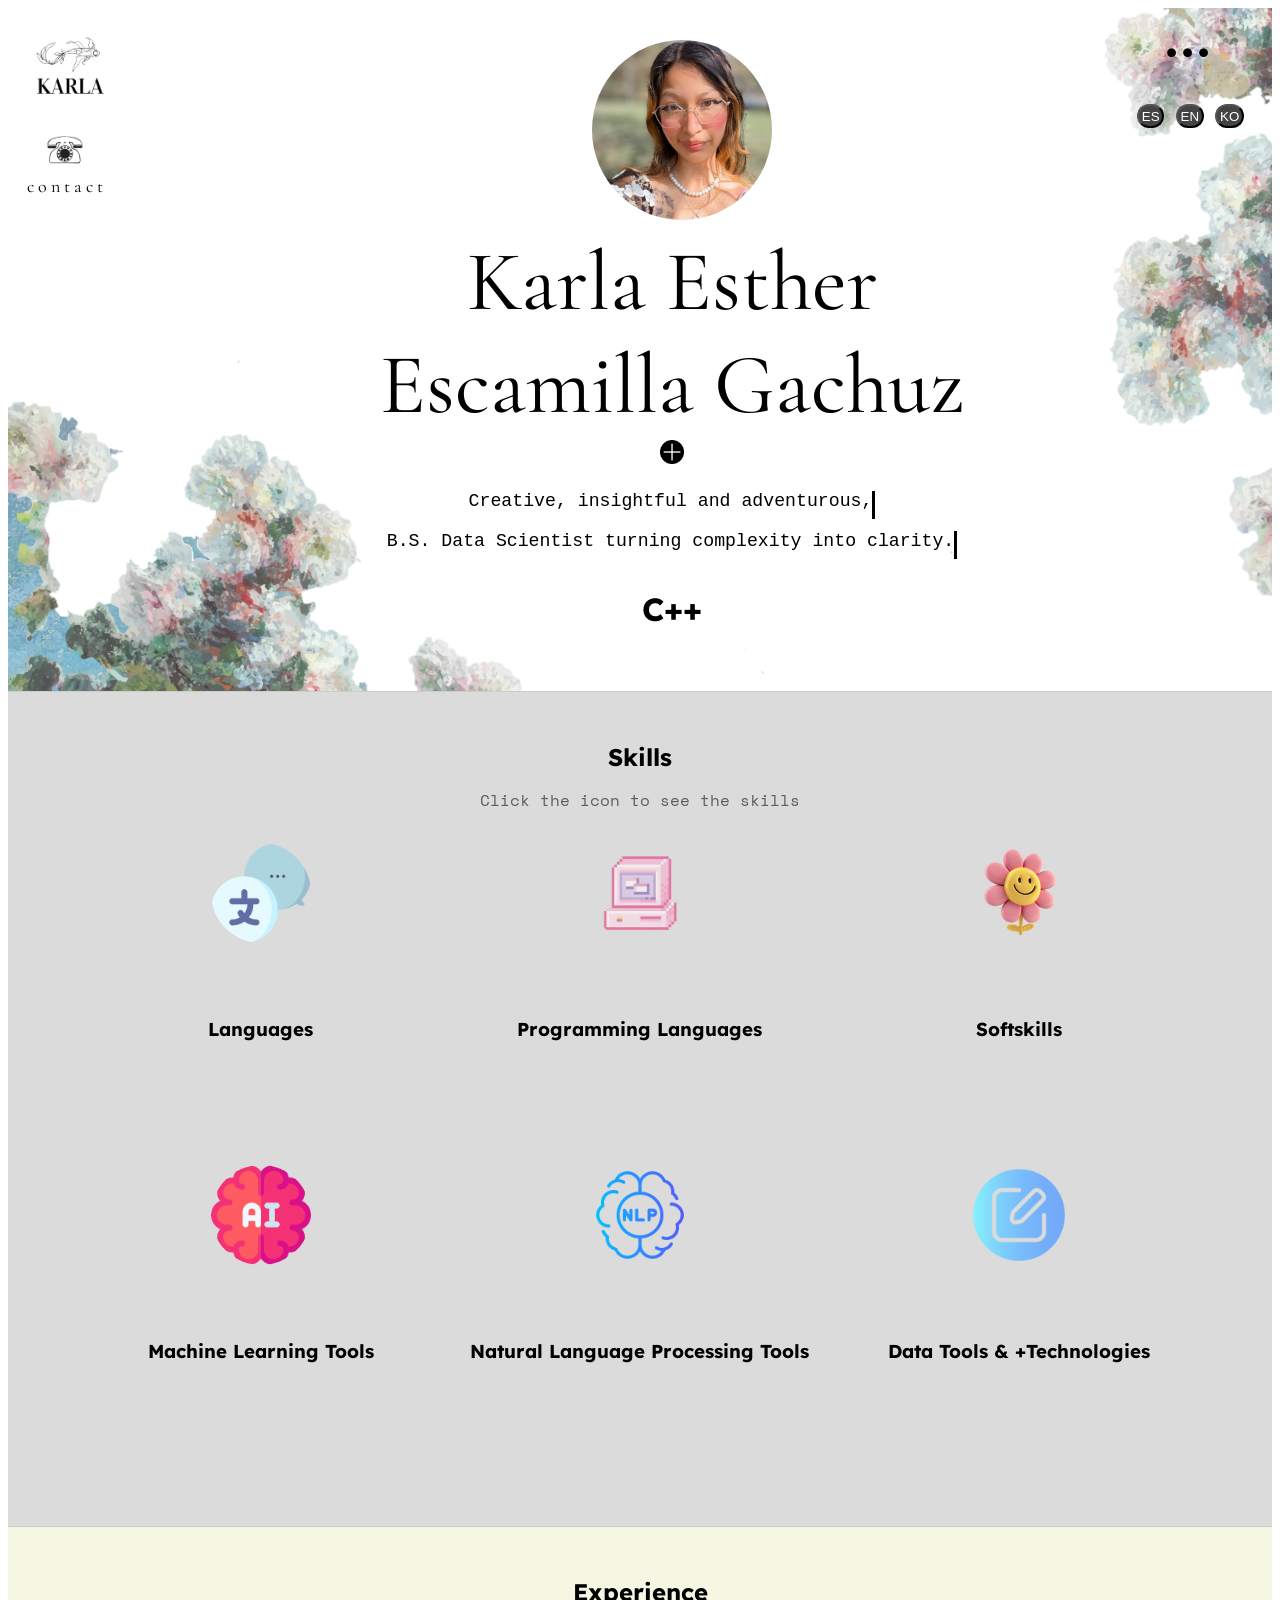
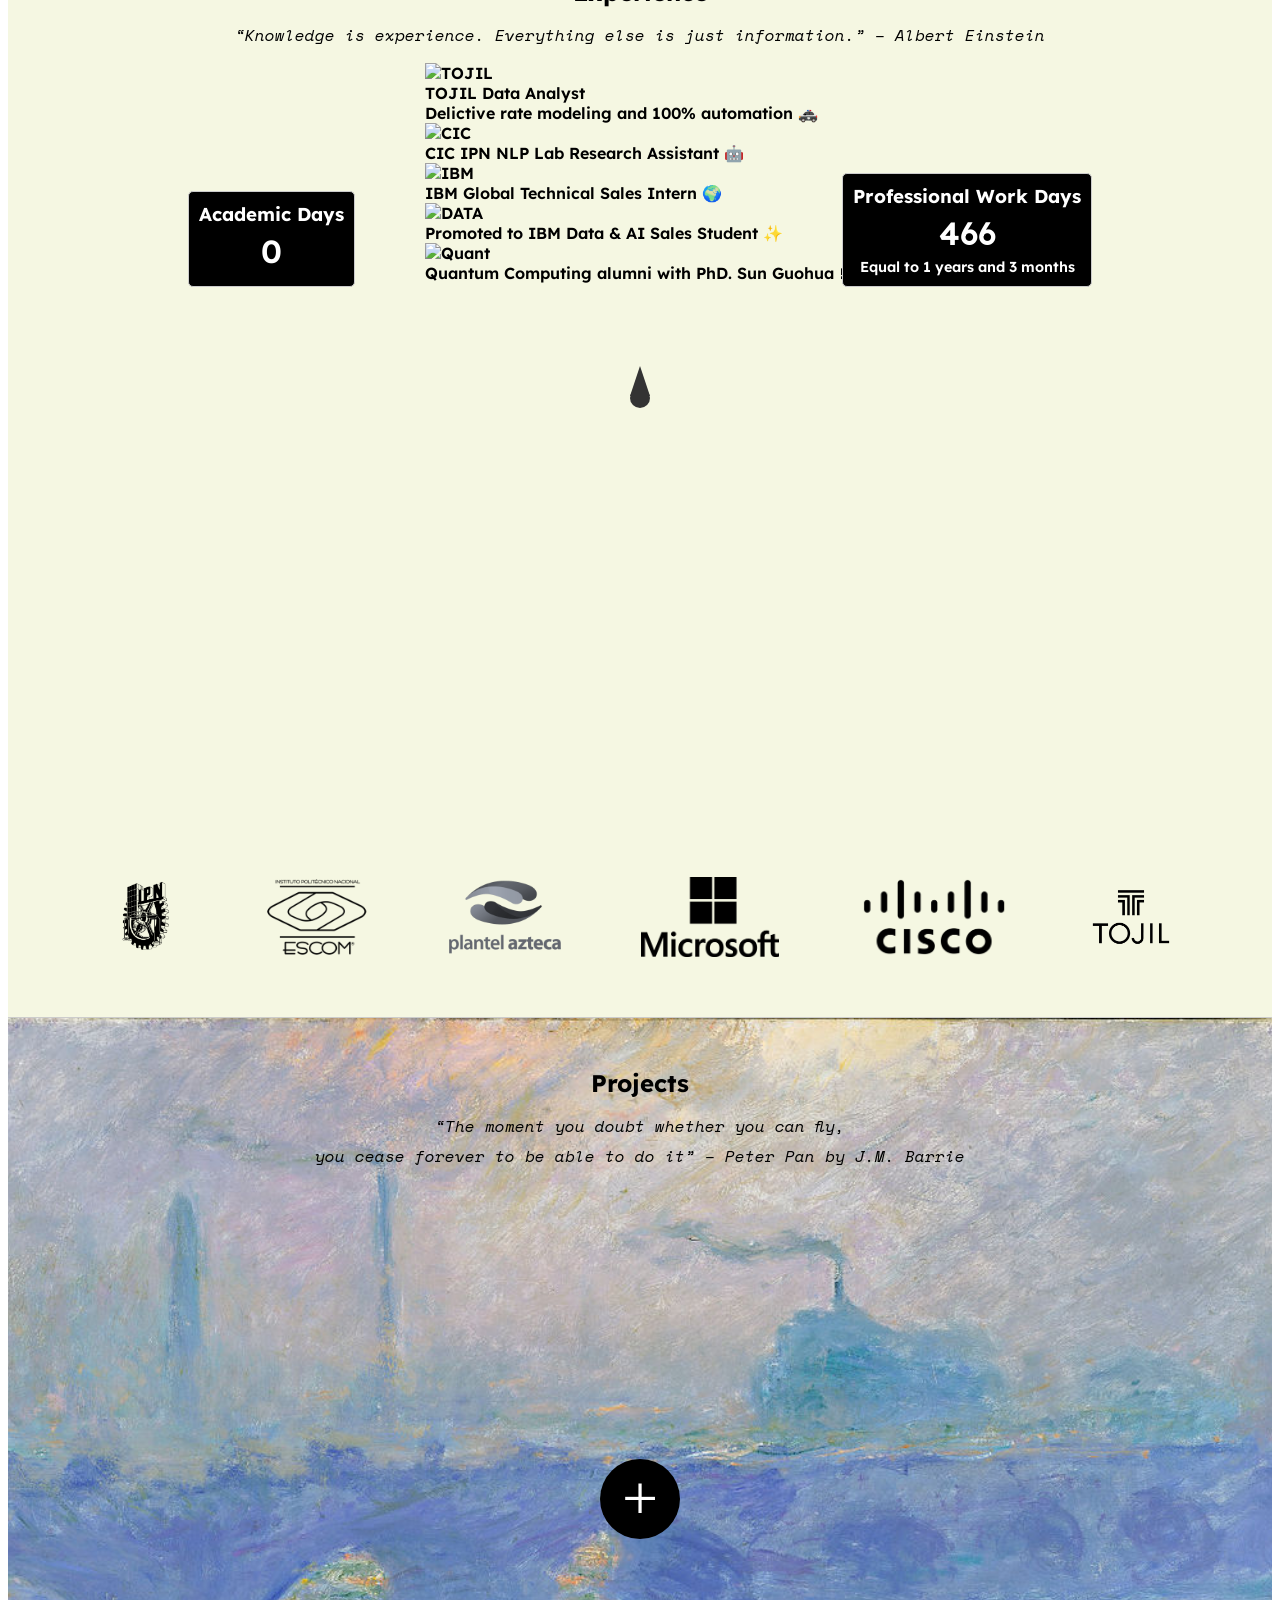
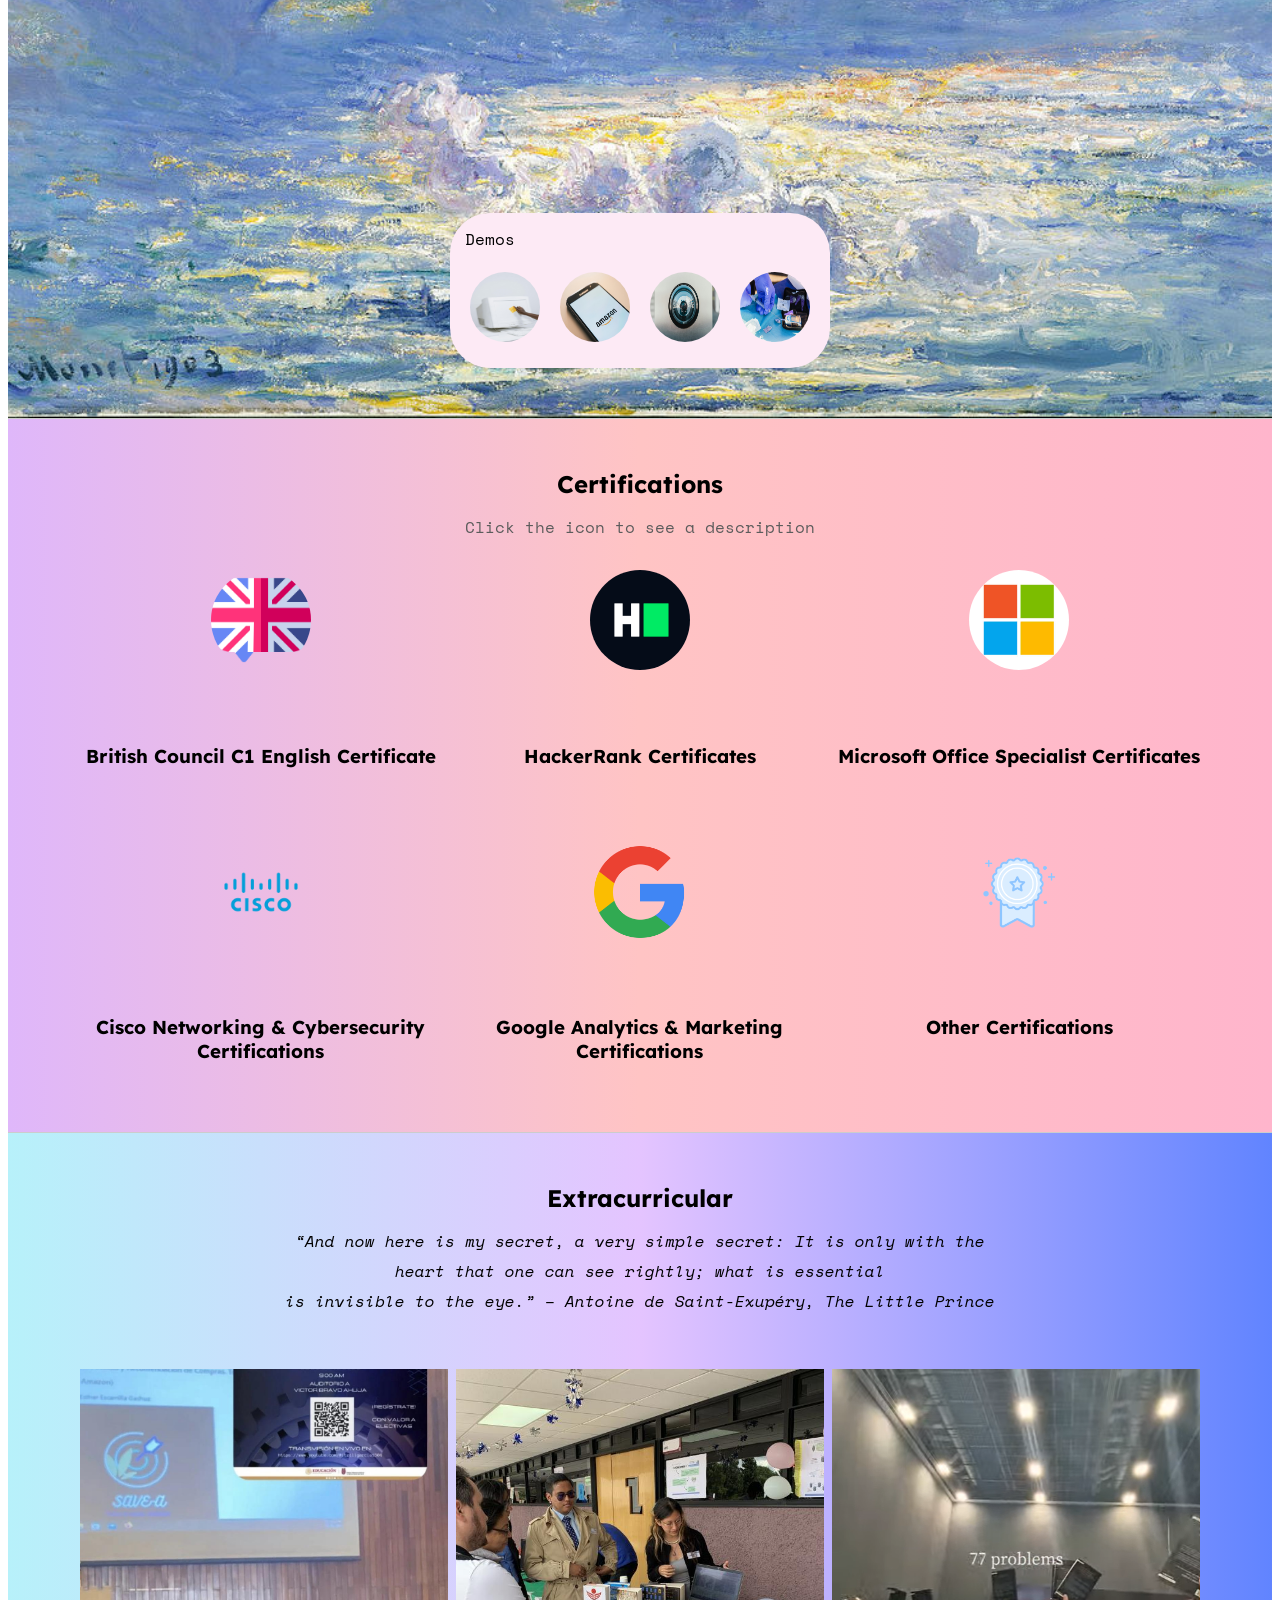
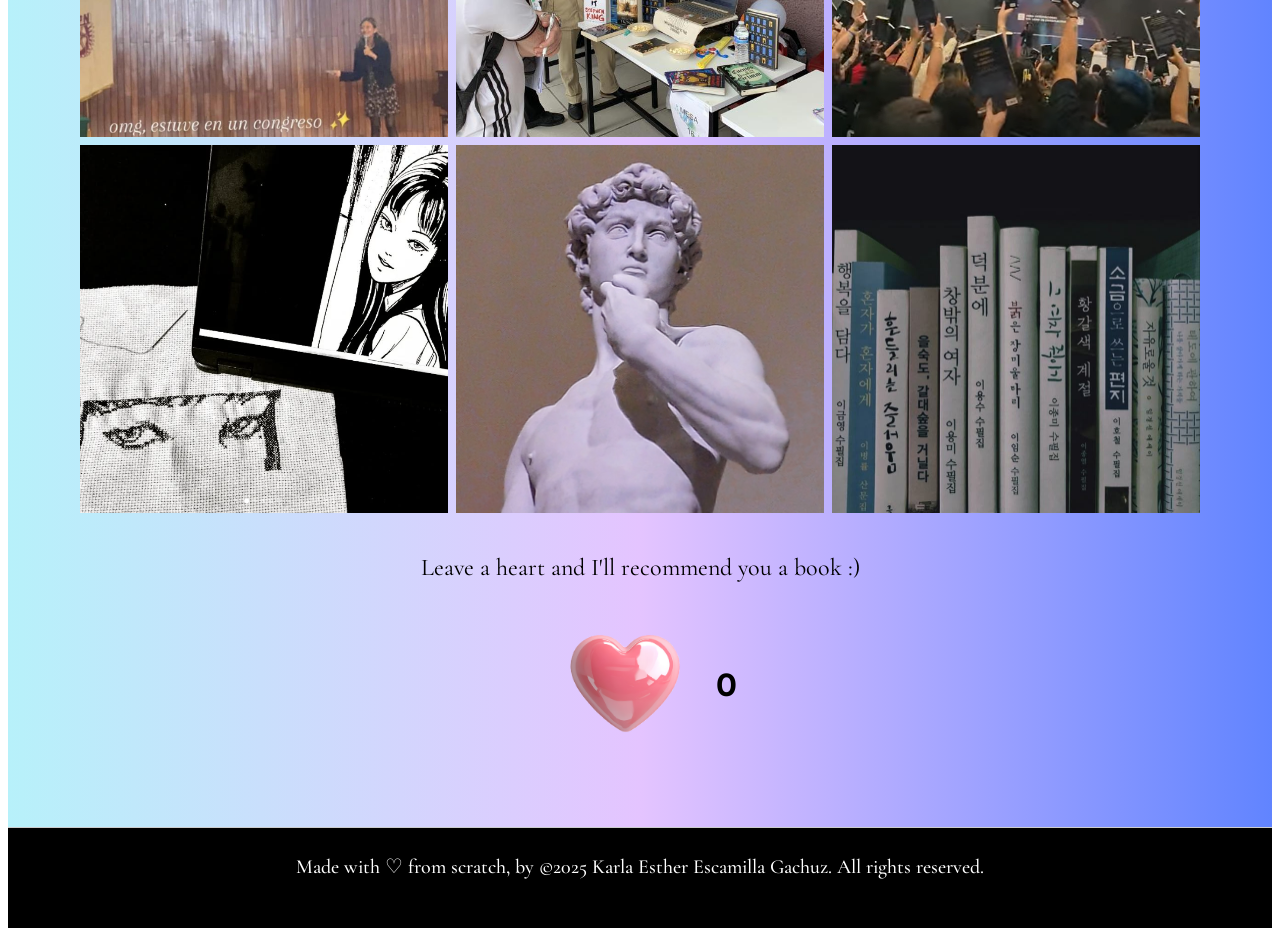
==== commit 1a89da9e: "Update index.html" ====
--- a/index.html
+++ b/index.html
@@ -1,5 +1,5 @@
 <!DOCTYPE html>
-<html lang="es">
+<html lang="en">
 
 <head>
     <meta charset="UTF-8">
@@ -299,9 +299,7 @@
                 <div class="wave"></div>
             </div>
 
-            <div class="dscycle">
-                <img src="dscycle.png">
-            </div>
+           
             <div class="counter-container-L">
                 <div id="academic-counter" class="counter">
                     <h3>Academic Days</h3>
@@ -310,9 +308,7 @@
                 </div>
             </div>
 
-            <div class="dacycle">
-                <img src="dacycle.png">
-            </div>
+            
             <div class="counter-container">
                 <div id="professional-counter" class="counter">
                     <h3>Professional Work Days</h3>
@@ -320,6 +316,36 @@
                     <p id="professional-equivalent"></p>
                 </div>
             </div>
+
+            <div class="fun-gallery-container">
+            <div class="gallery-item">
+                <img src="jst.png" alt="TOJIL">
+                <div class="gallery-phrase">TOJIL Data Analyst <br>Delictive rate modeling and 100% automation 🚓</div>
+            </div>
+            
+            <div class="gallery-item">
+                <img src="cic.jpeg" alt="CIC">
+                <div class="gallery-phrase">CIC IPN NLP Lab Research Assistant 🤖</div>
+            </div>
+            
+            <div class="gallery-item">
+                <img src="me_ibm.jpeg" alt="IBM">
+                <div class="gallery-phrase">IBM Global Technical Sales Intern 🌍</div>
+            </div>
+            
+            <div class="gallery-item">
+                <img src="ibm.jpeg" alt="DATA">
+                <div class="gallery-phrase">Promoted to IBM Data & AI Sales Student ✨</div>
+            </div>
+
+            <div class="gallery-item">
+                <img src="qtm.jpeg" alt="Quant">
+                <div class="gallery-phrase">Quantum Computing alumni with PhD. Sun Guohua 🖳</div>
+            </div>
+        </div>
+
+
+
             <div class="logos">
                 <img src="logo_ipn.png">
                 <img src="logo_es.png">
@@ -596,3 +622,4 @@
 </body>
 </html>
 
+
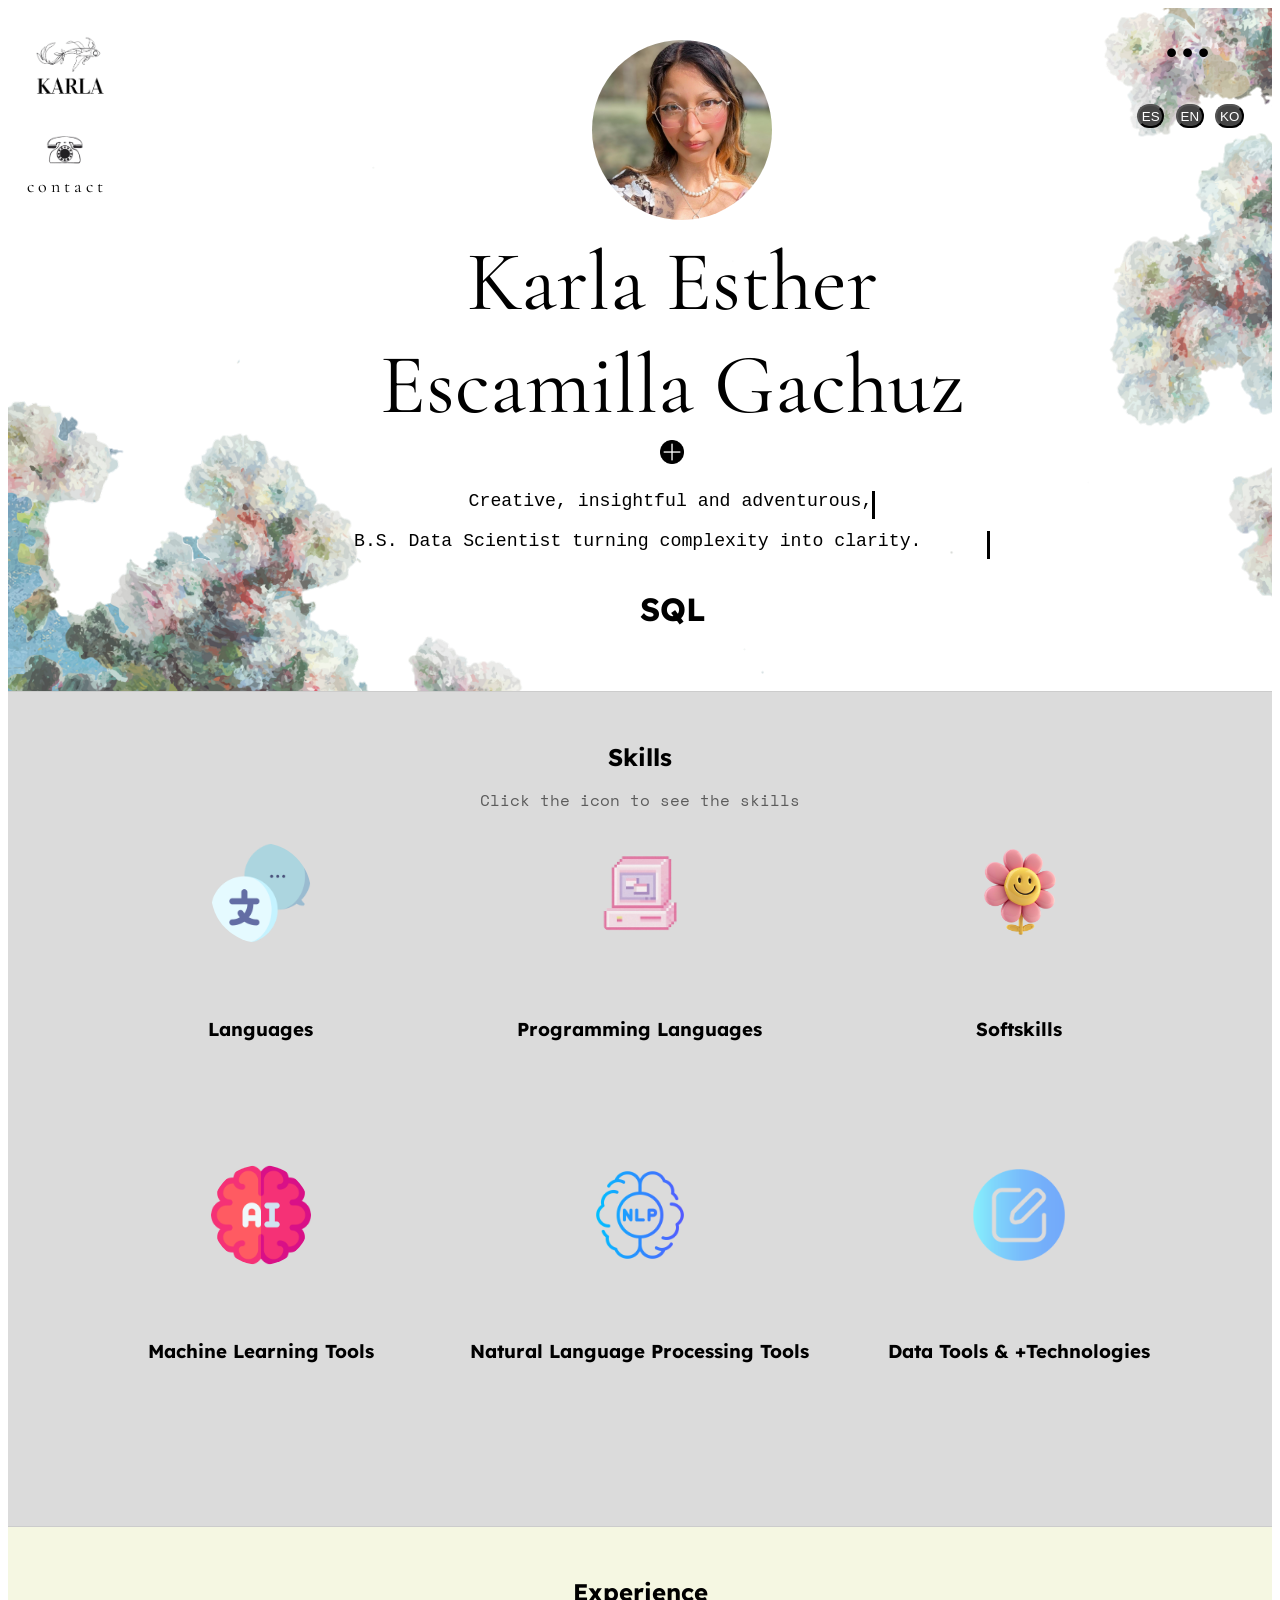
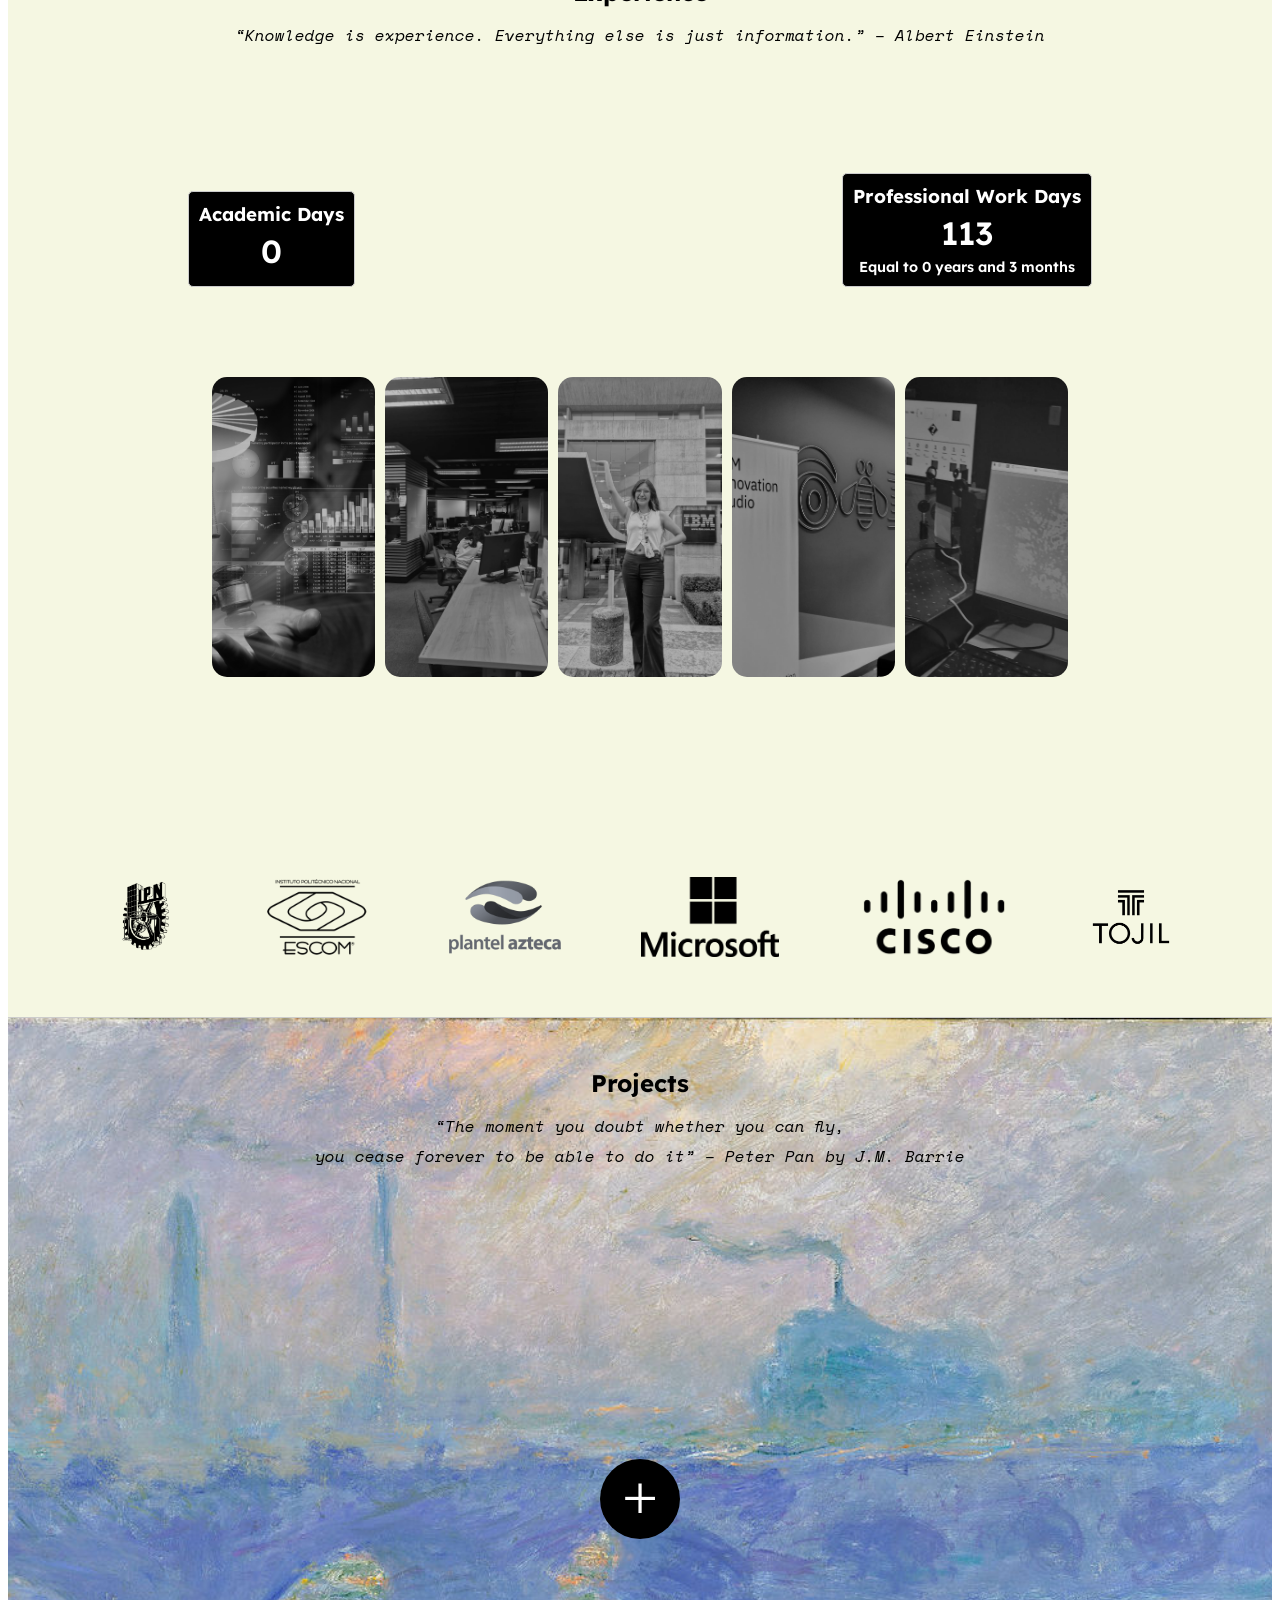
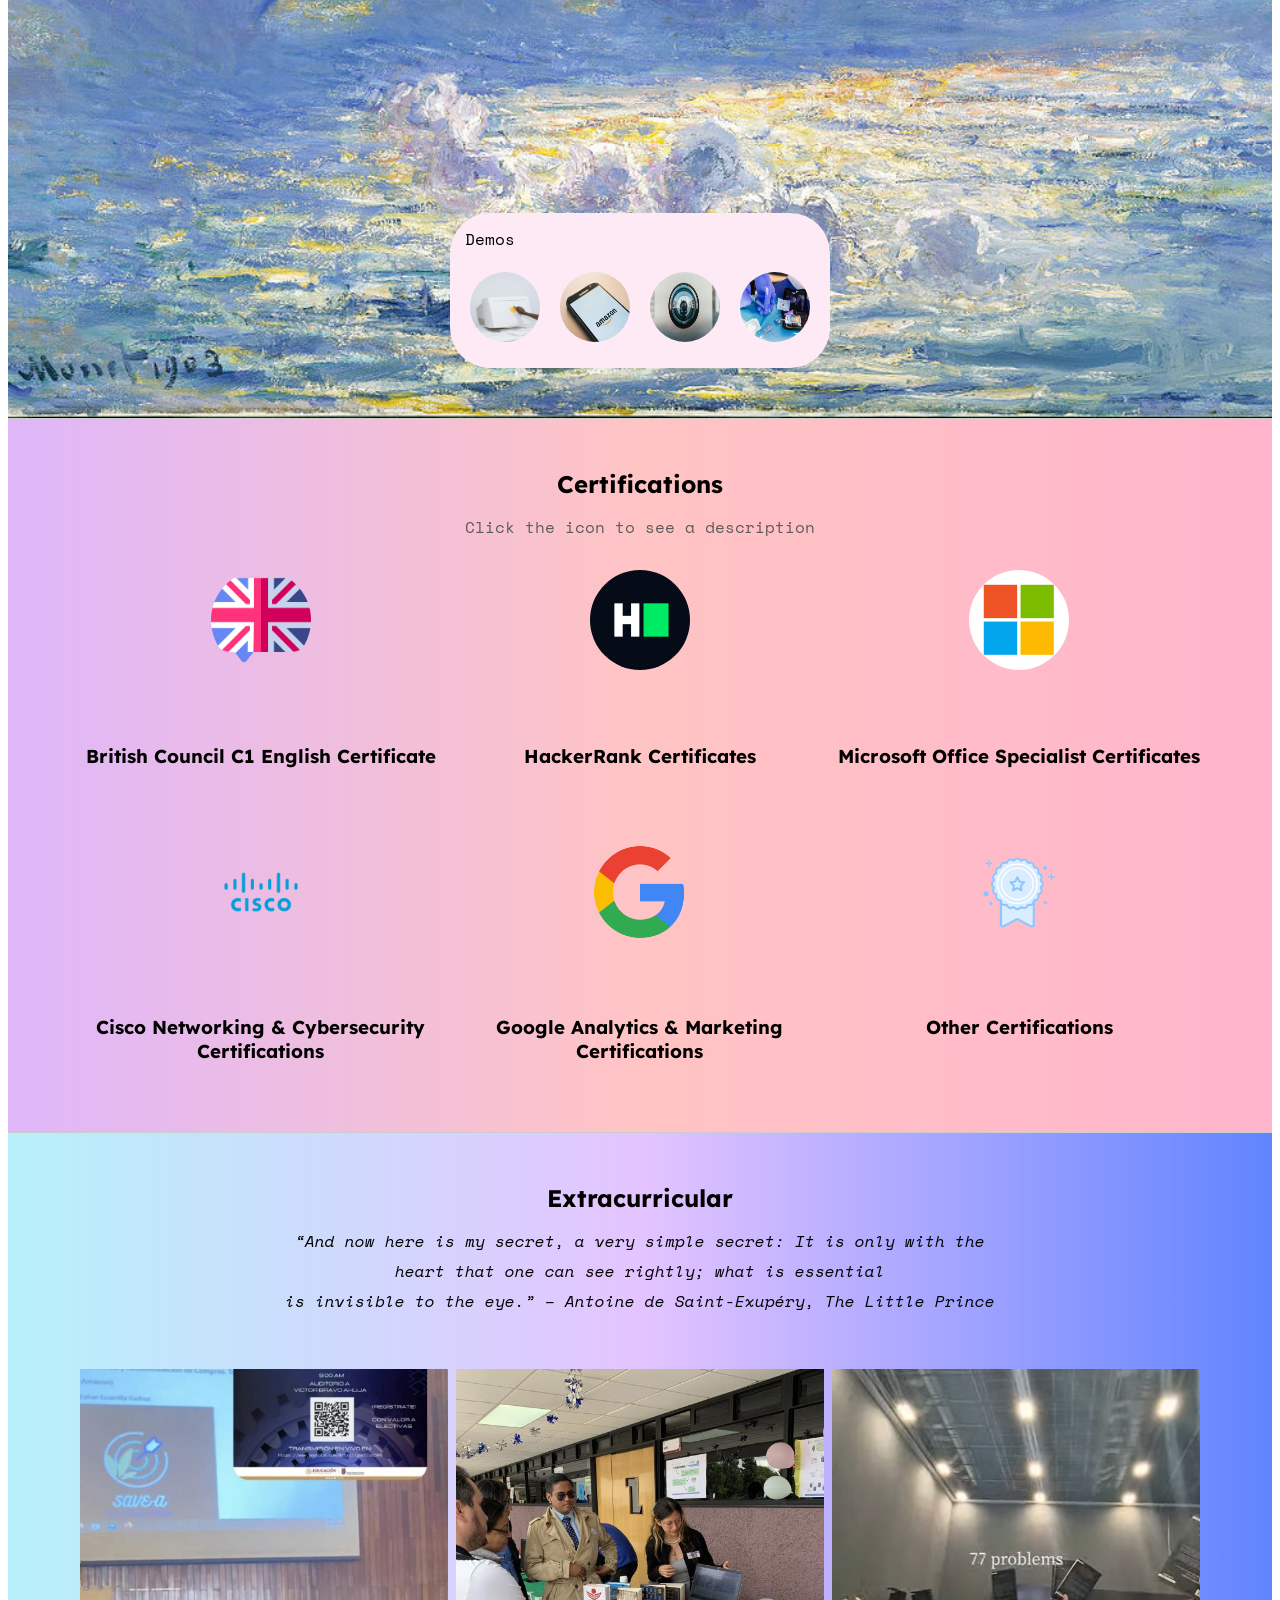
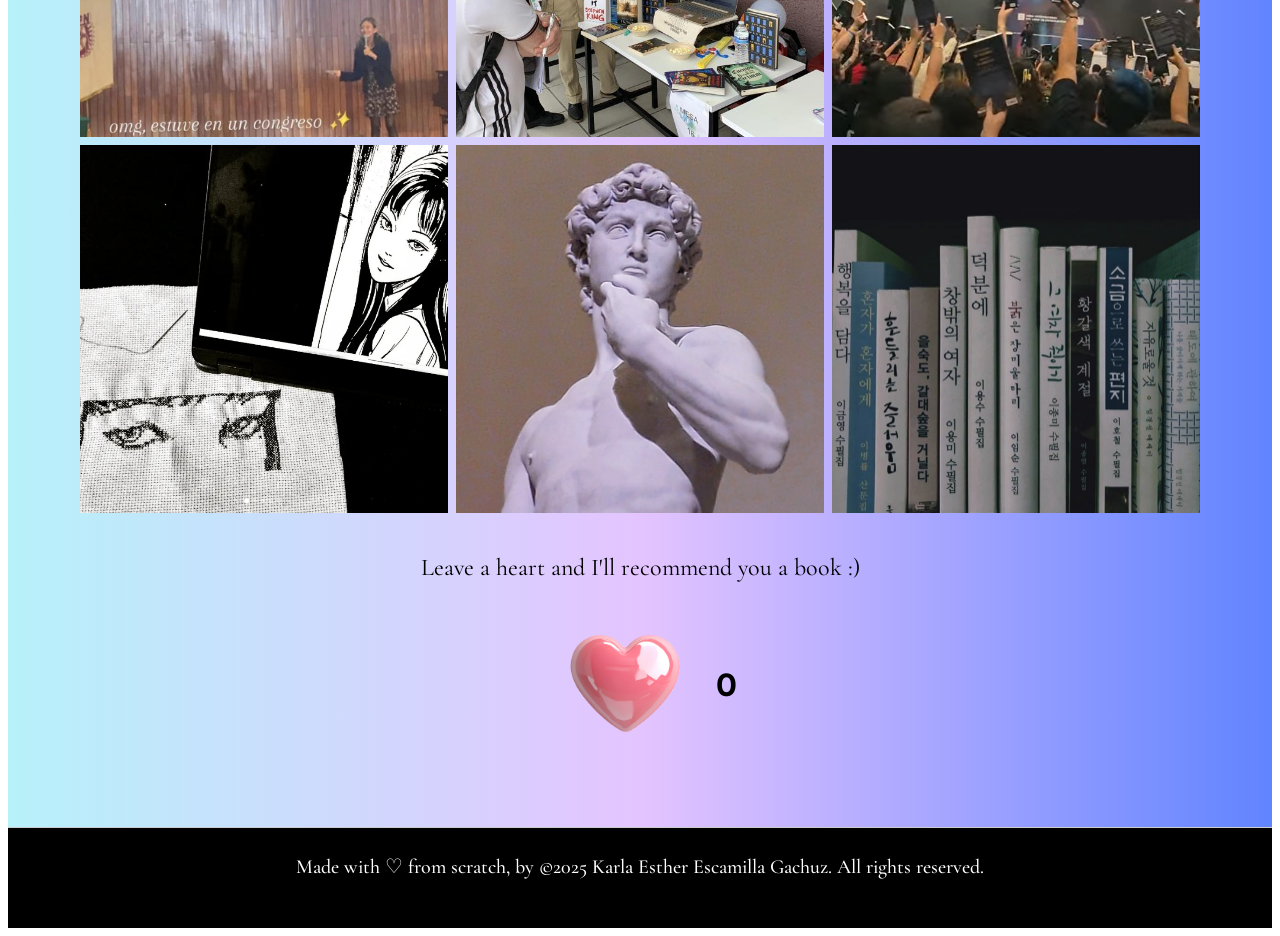
==== commit ec07651b: "Update index.html" ====
--- a/index.html
+++ b/index.html
@@ -60,7 +60,7 @@
         </nav>
         <div id="language-switcher">
             <a href="ProfesionalProf_Esp.html"><button data-lang="es">ES</button></a>
-            <a href="index.html"><button data-lang="en">EN</button></a>
+            <a href="ProfesionalProf.html"><button data-lang="en">EN</button></a>
             <a href="ProfesionalProf_Kor.html"><button data-lang="ko">KO</button></a>
         </div>
     </header>
@@ -581,7 +581,7 @@
                 </a>
               </li>
               <li>
-                <a href="https://www.youtube.com/shorts/4hjBUcG-Uqk" target="_blank">
+                <a href="https://www.youtube.com/shorts/b8XrUSa-OnA" target="_blank">
                     <figure>
                         <figure>
                             <img src='kr.jpg' alt='Guy on a bike on a wooden bridge with a forest backdrop'>
@@ -622,4 +622,3 @@
 </body>
 </html>
 
-
--- a/ProfesionalProf.css
+++ b/ProfesionalProf.css
@@ -384,6 +384,73 @@
     }
 }
 
+
+/* --- Flex Accordion Experience Gallery (WIDTH VERSION) --- */
+
+.fun-gallery-container {
+    position: absolute;
+    top: 55%; 
+    left: 50%;
+    transform: translate(-50%, -50%); 
+    width: 85vw;
+    height: 300px; 
+    display: flex;
+    align-items: center;
+    justify-content: center;
+    gap: 10px;
+    z-index: 50; 
+}
+
+.gallery-item {
+    width: 15%; /* Todas las tarjetas empiezan con este ancho */
+    height: 100%;
+    position: relative;
+    overflow: hidden;
+    border-radius: 15px;
+    cursor: pointer;
+    filter: grayscale(1) brightness(0.75); 
+    /* Esta transición sobre WIDTH es la magia que no falla */
+    transition: width 0.5s cubic-bezier(0.25, 1, 0.5, 1), filter 0.5s ease; 
+}
+
+.gallery-item img {
+    width: 100%;
+    height: 100%;
+    object-fit: cover; /* Mantiene la proporción de la foto sin deformarla */
+    display: block;
+    pointer-events: none; 
+}
+
+/* El efecto al pasar el mouse */
+.gallery-item:hover {
+    width: 60%; /* La tarjeta sobre la que estás crece a este tamaño */
+    filter: grayscale(0)  
+}
+
+/* El texto oculto */
+.gallery-phrase {
+    position: absolute;
+    bottom: 20px;
+    left: 20px;
+    color: white;
+    font-family: 'Space Mono', serif;
+    font-size: 1.1rem;
+    font-weight: bold;
+    text-shadow: 2px 2px 5px rgba(0, 0, 0, 0.9);
+    opacity: 0;
+    transition: opacity 0.5s ease;
+    pointer-events: none; 
+    white-space: nowrap;
+    z-index: 2;
+}
+
+.gallery-item:hover .gallery-phrase {
+    opacity: 1;
+    transition-delay: 0.2s; 
+}
+
+
+
 #section2 {
     display: flex;
     flex-direction: column;
@@ -551,7 +618,6 @@
     color: black;
     background-color: #f5f7e2;
     padding: 50px 0;
-    z-index: -1;
     height: 110vh;
 }
 
@@ -1047,8 +1113,8 @@
   .typing-demo2 {
     height: 3.1vh;
     place-items: center;
-    width: 52ch;
-    animation: typing 2s steps(40), blink .5s step-end infinite alternate;
+    width: 58ch;
+    animation: typing 2s steps(45), blink .5s step-end infinite alternate;
     white-space: nowrap;
     overflow: hidden;
     border-right: 3px solid;
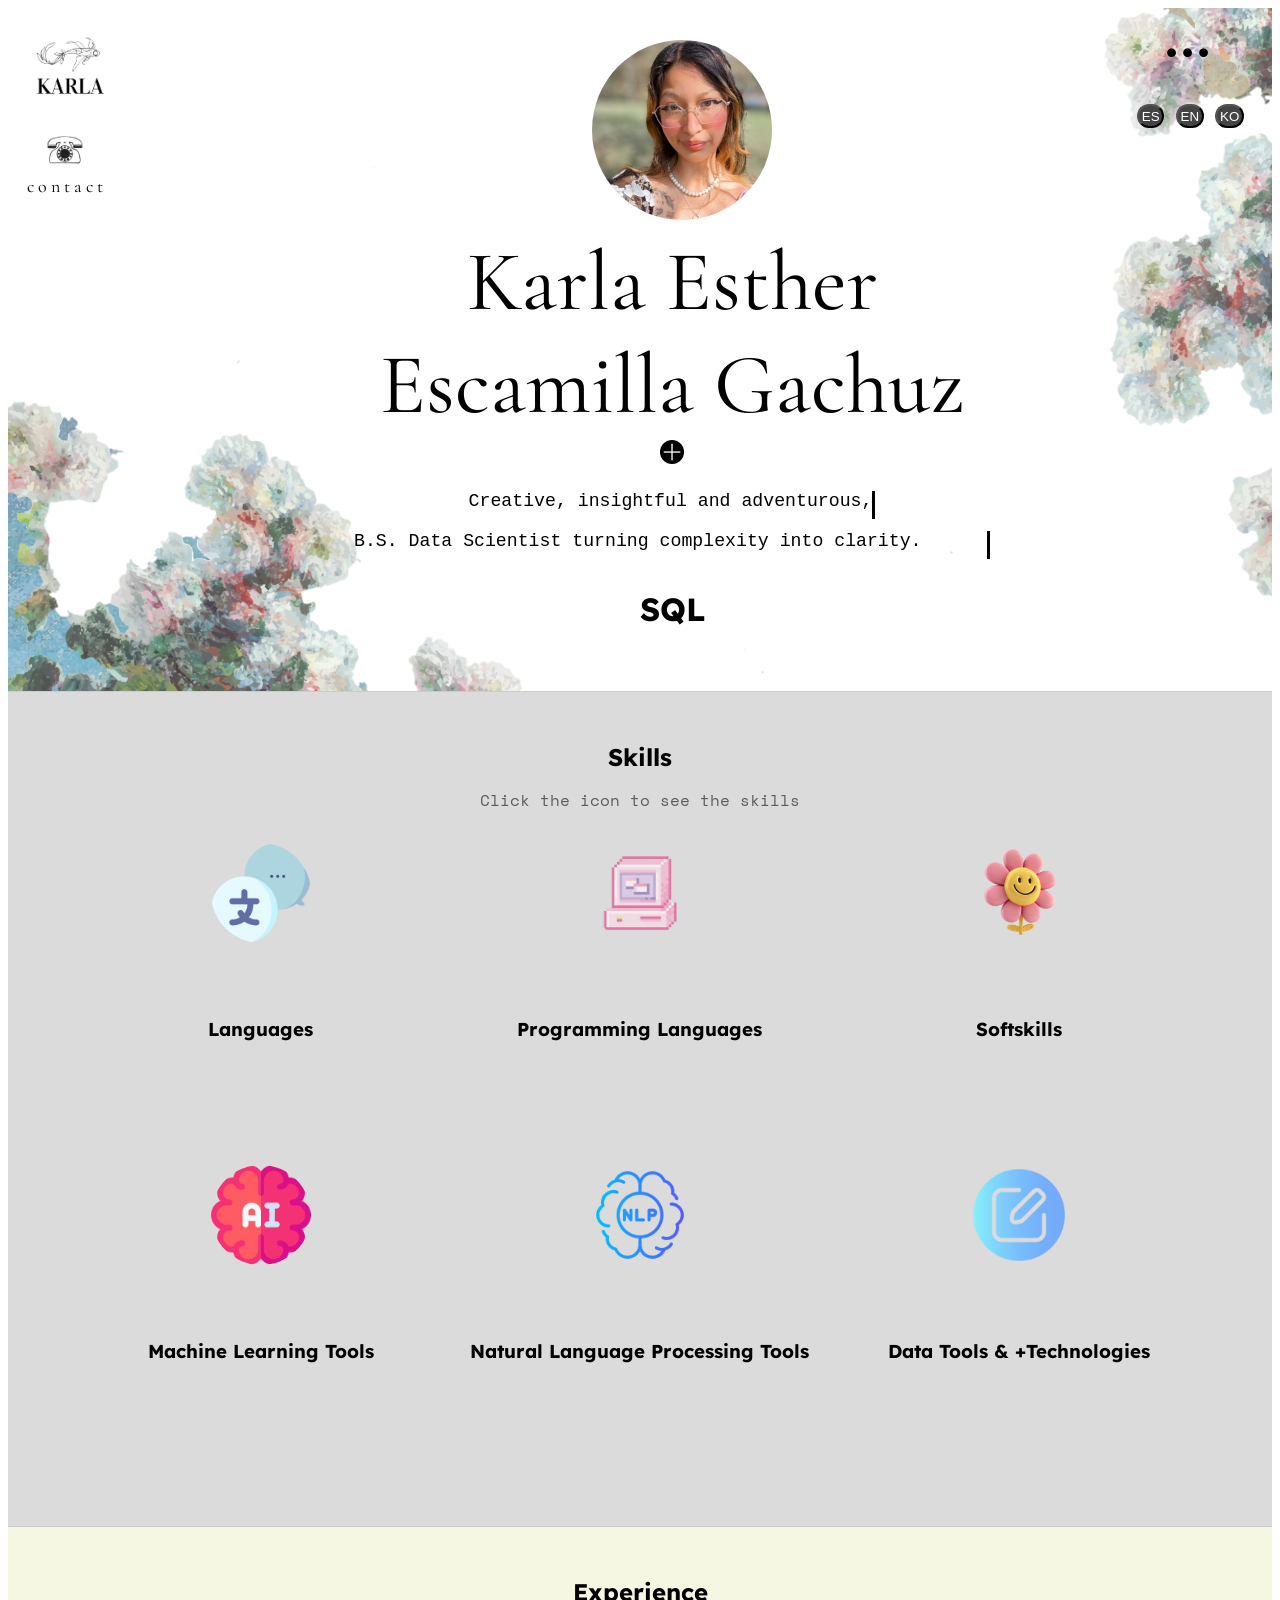
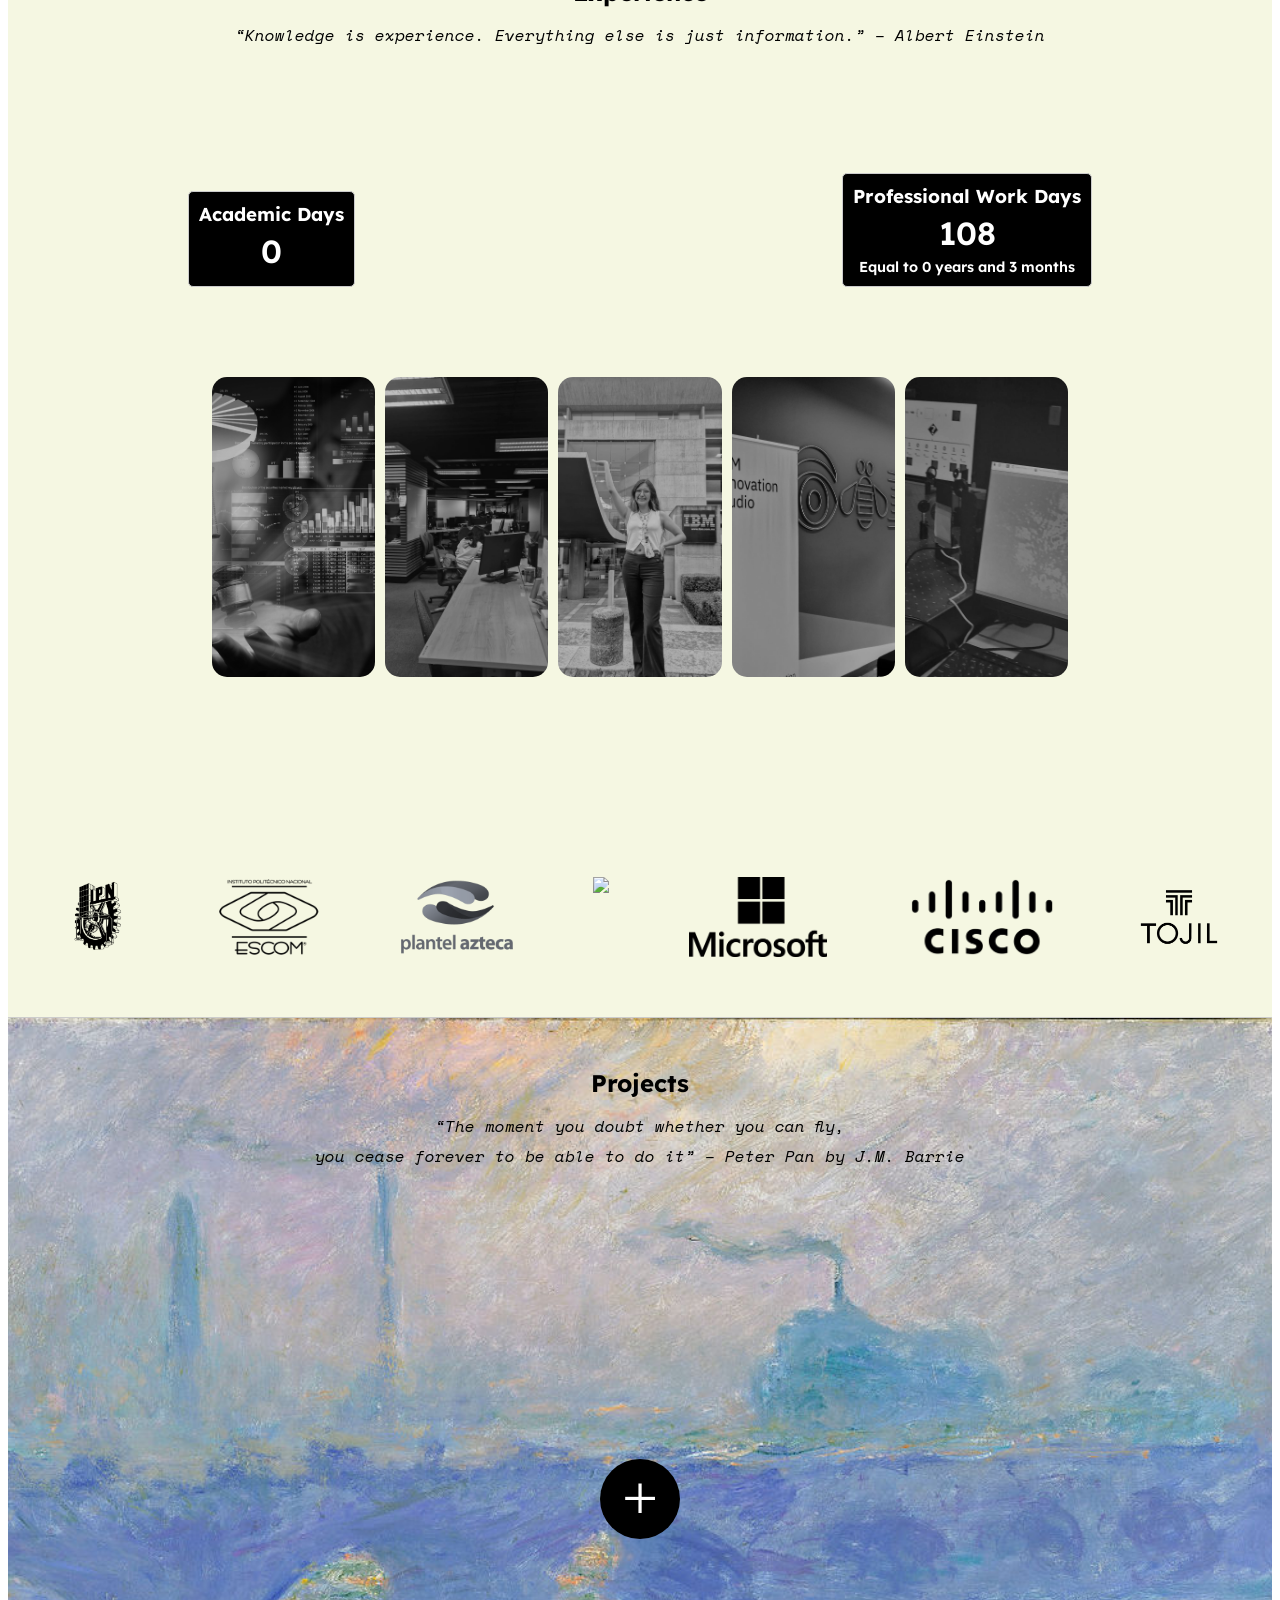
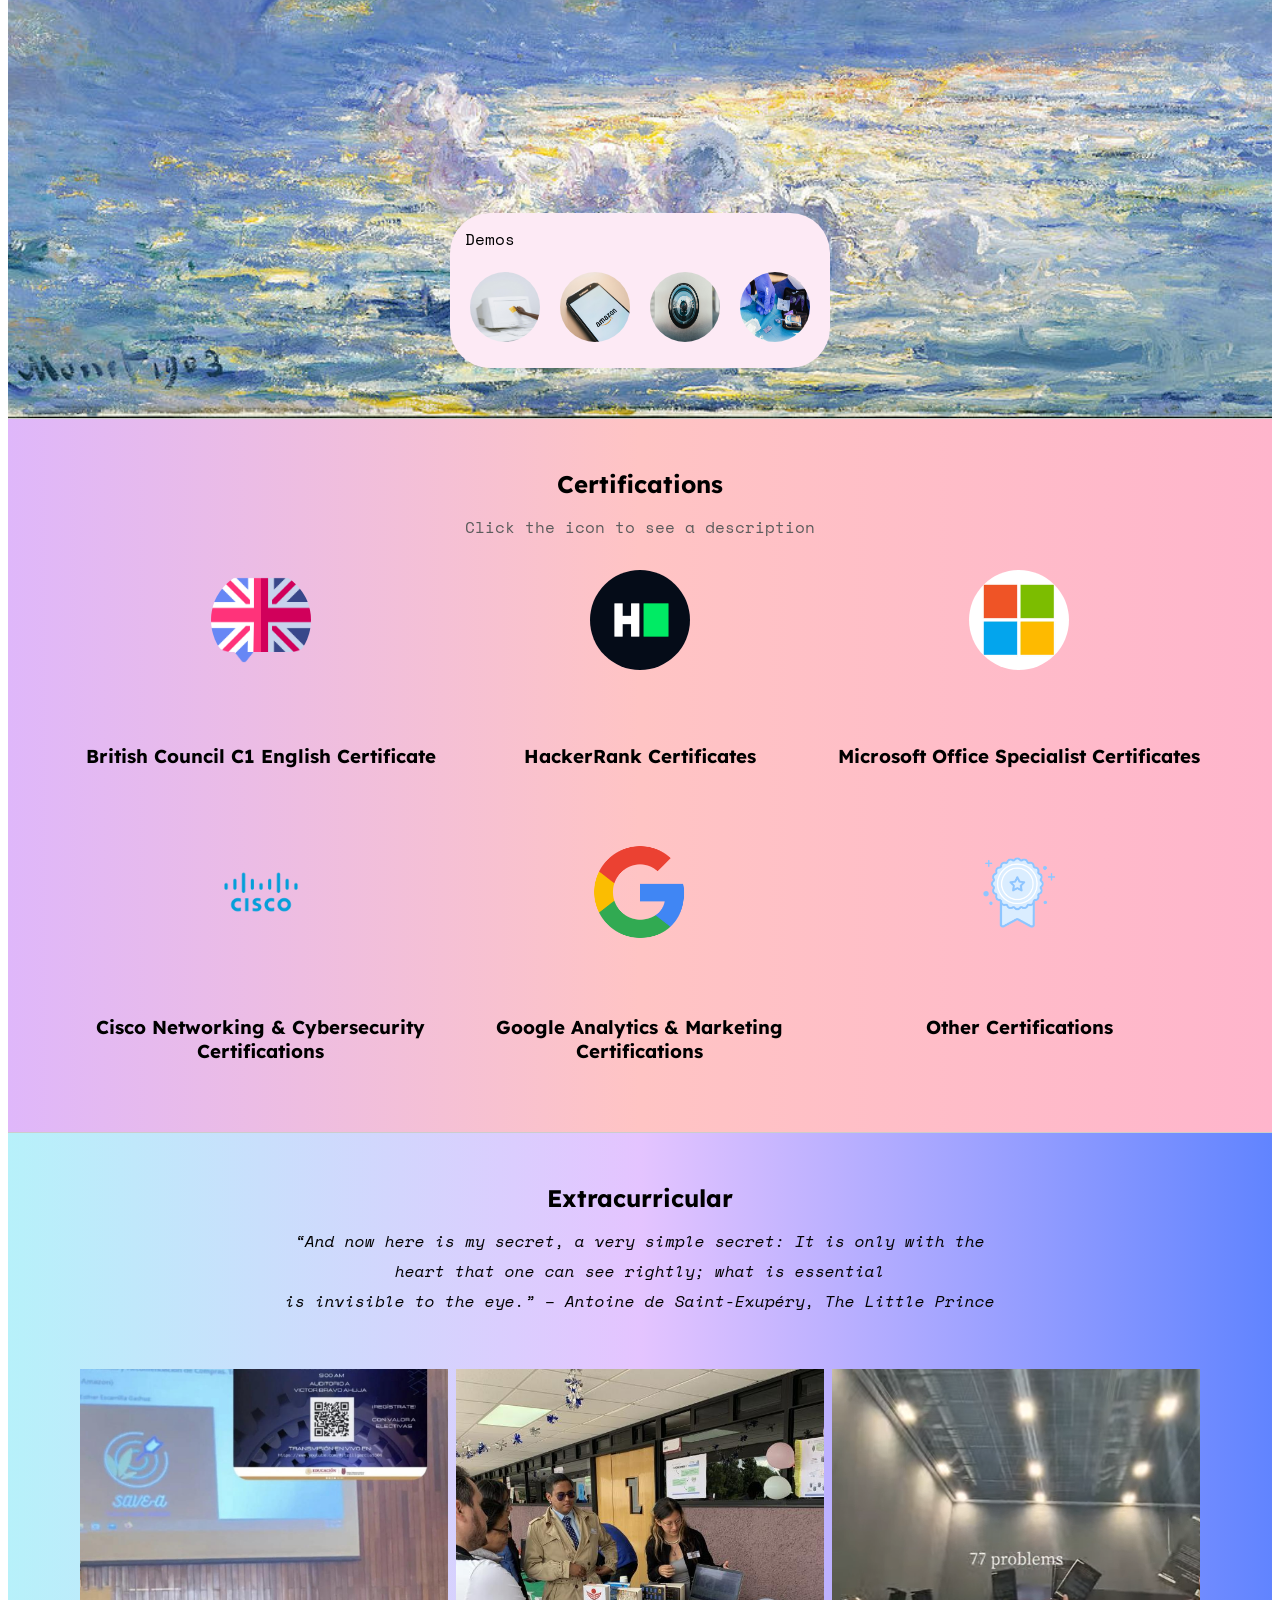
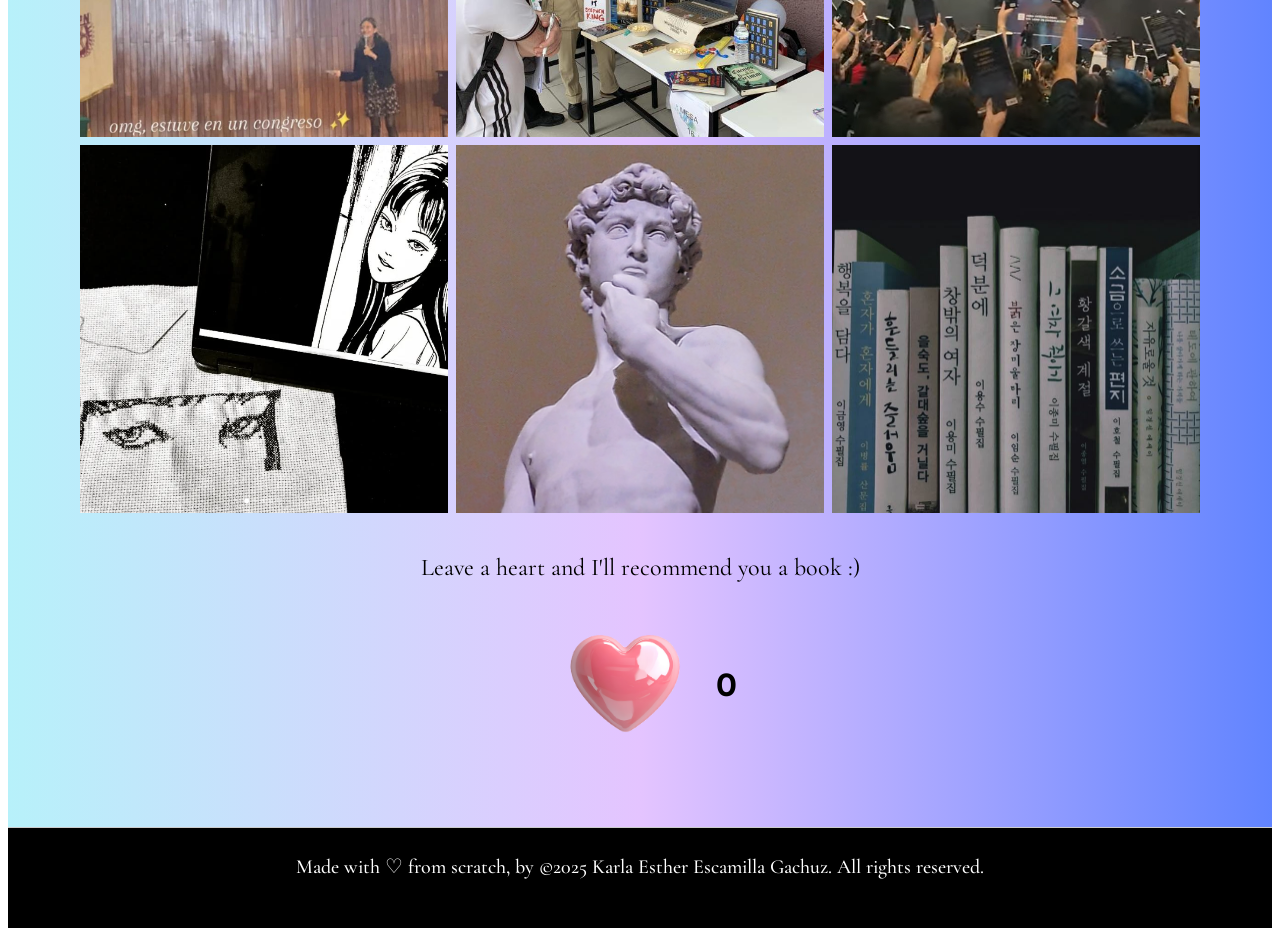
==== commit 4932d8d5: "Update index.html" ====
--- a/index.html
+++ b/index.html
@@ -350,6 +350,7 @@
                 <img src="logo_ipn.png">
                 <img src="logo_es.png">
                 <img src="logo-pl.png">
+                <img src="ibm.png">
                 <img src="logo_msf.png">
                 <img src="logo_csc.png">
                 <img src="logo-tj.png">
@@ -622,3 +623,4 @@
 </body>
 </html>
 
+
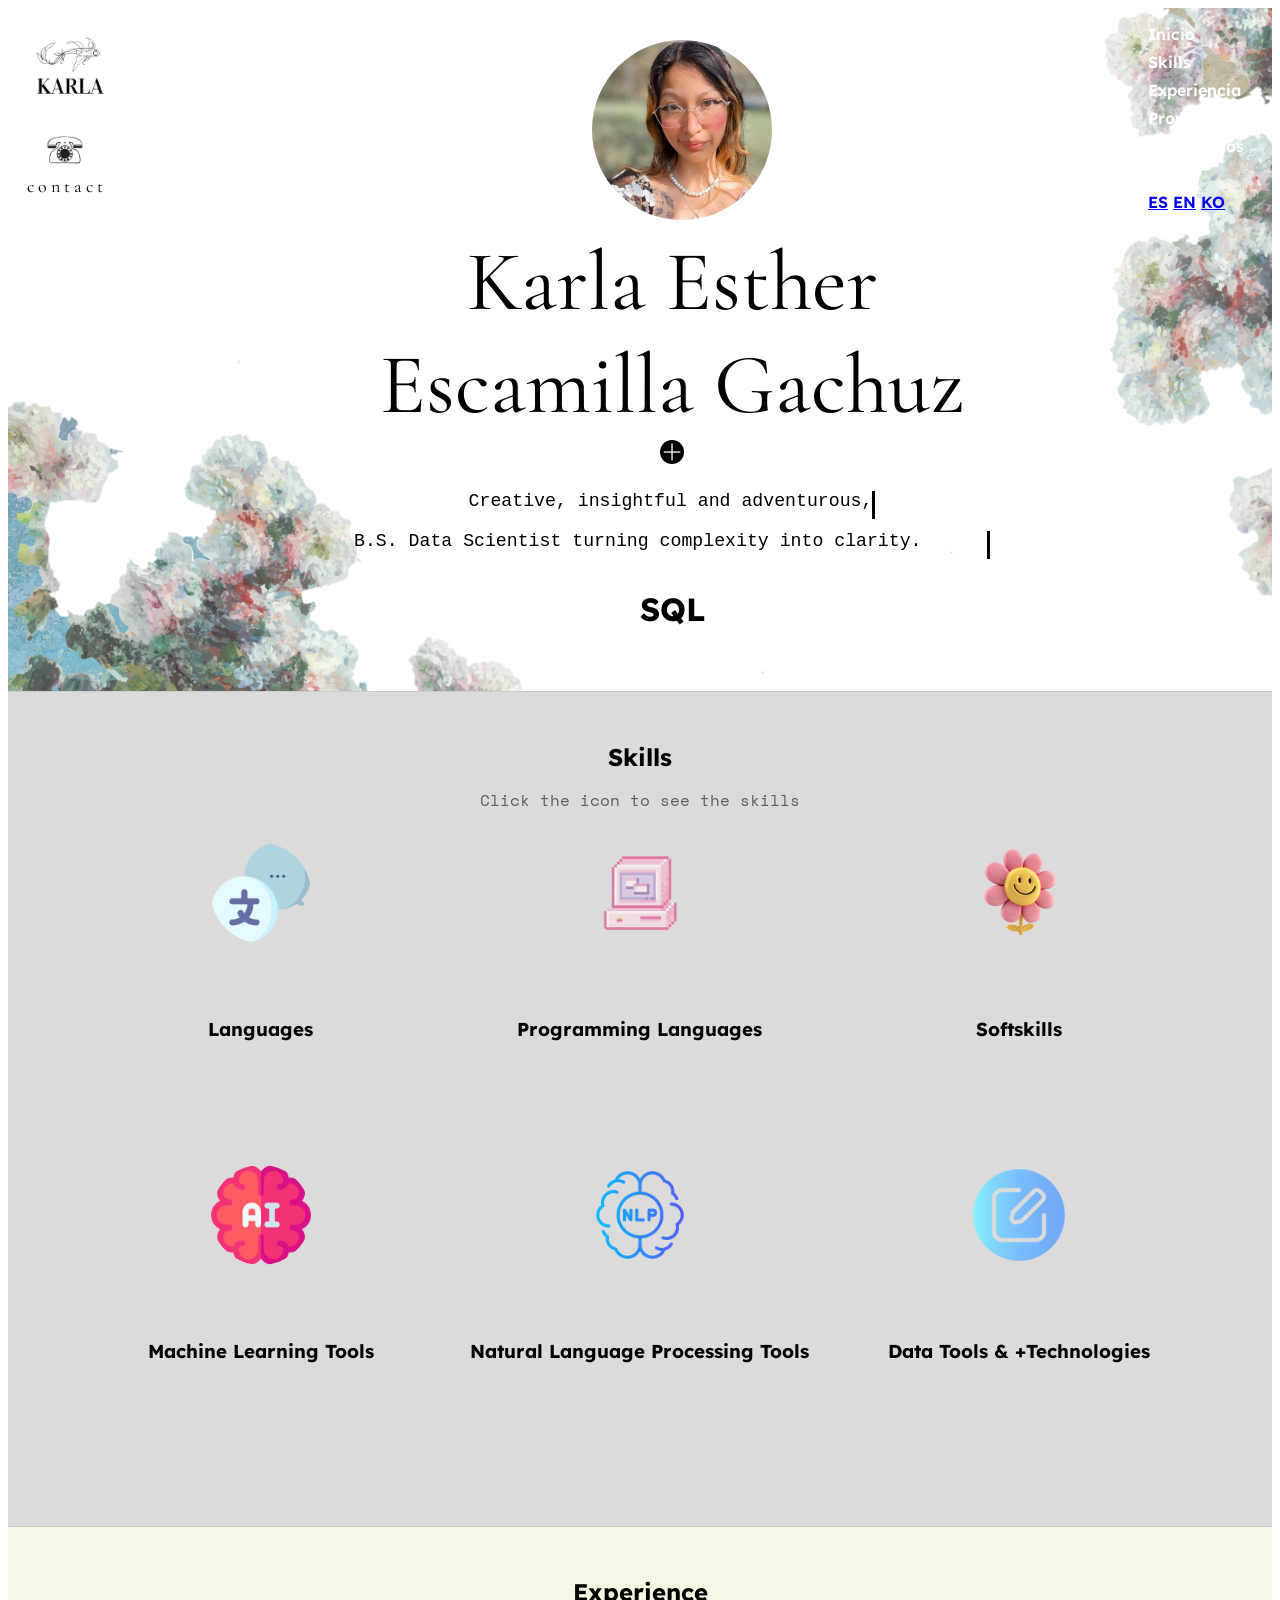
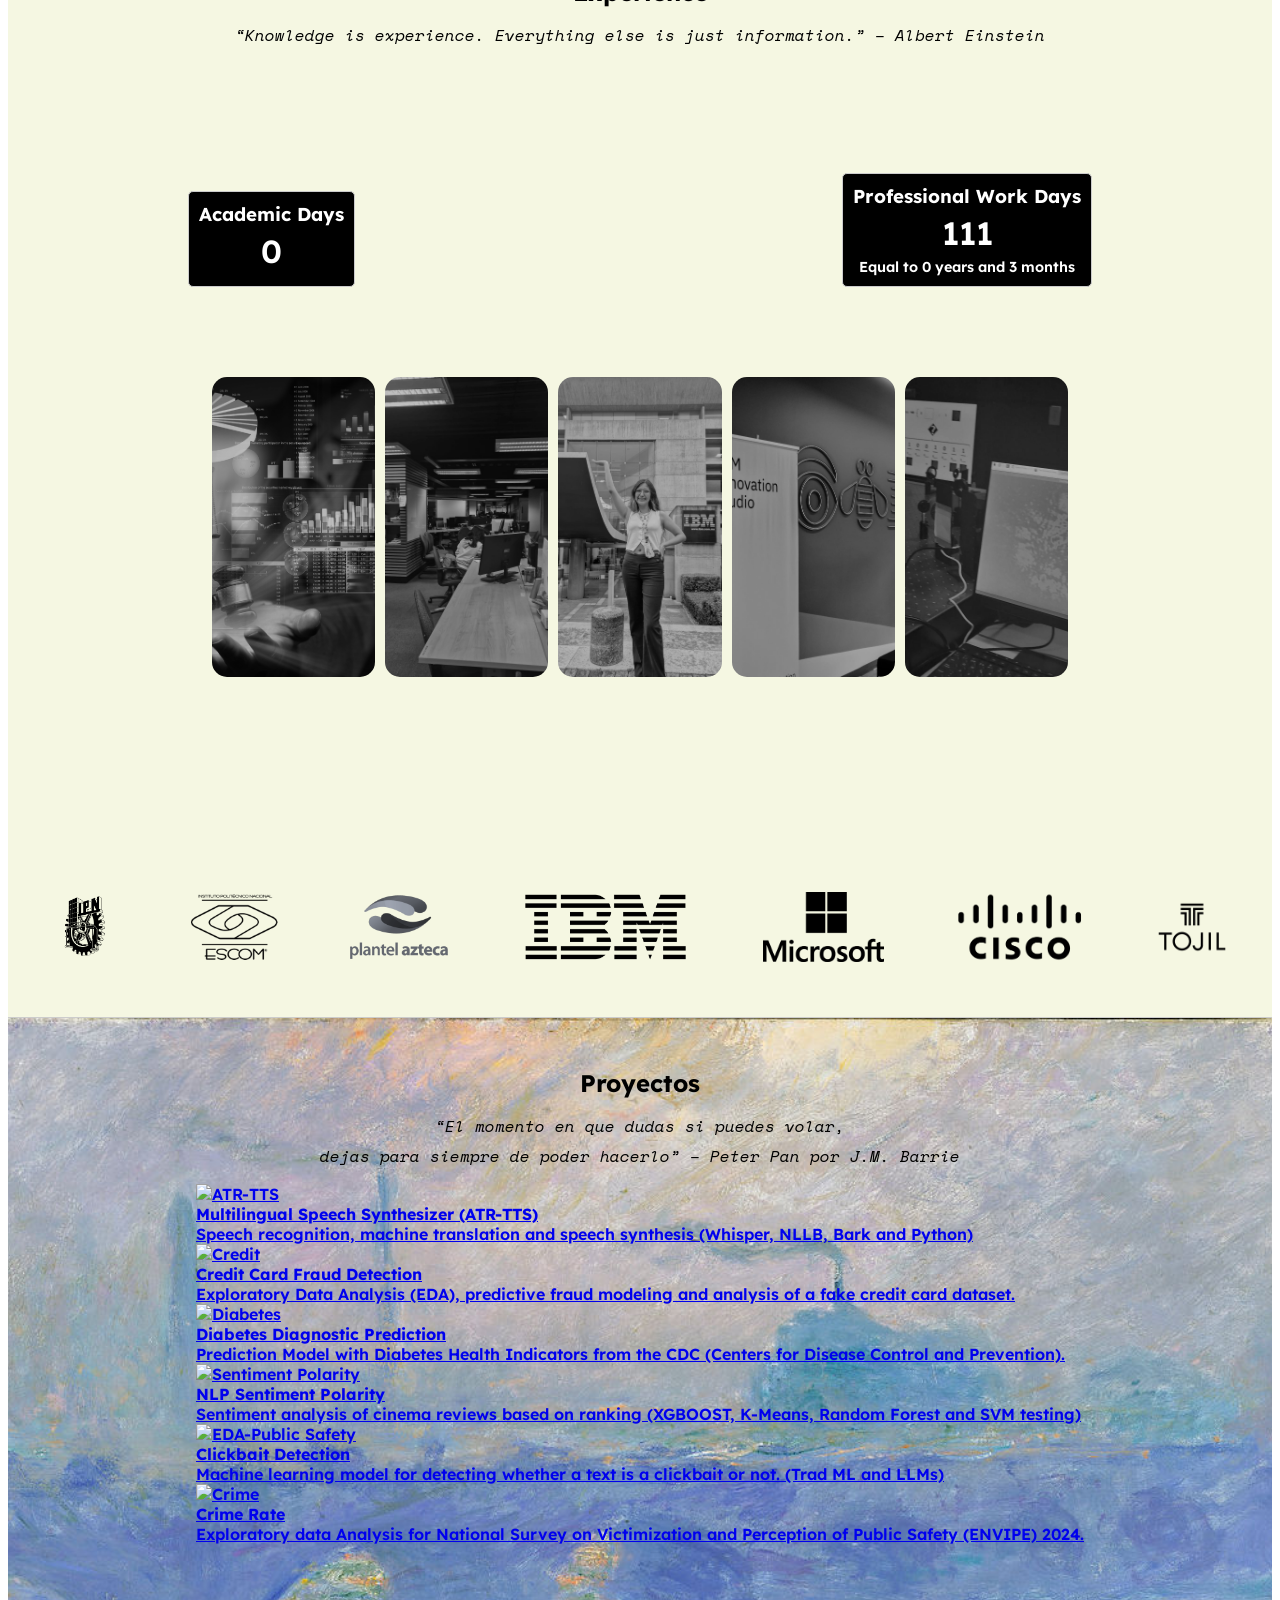
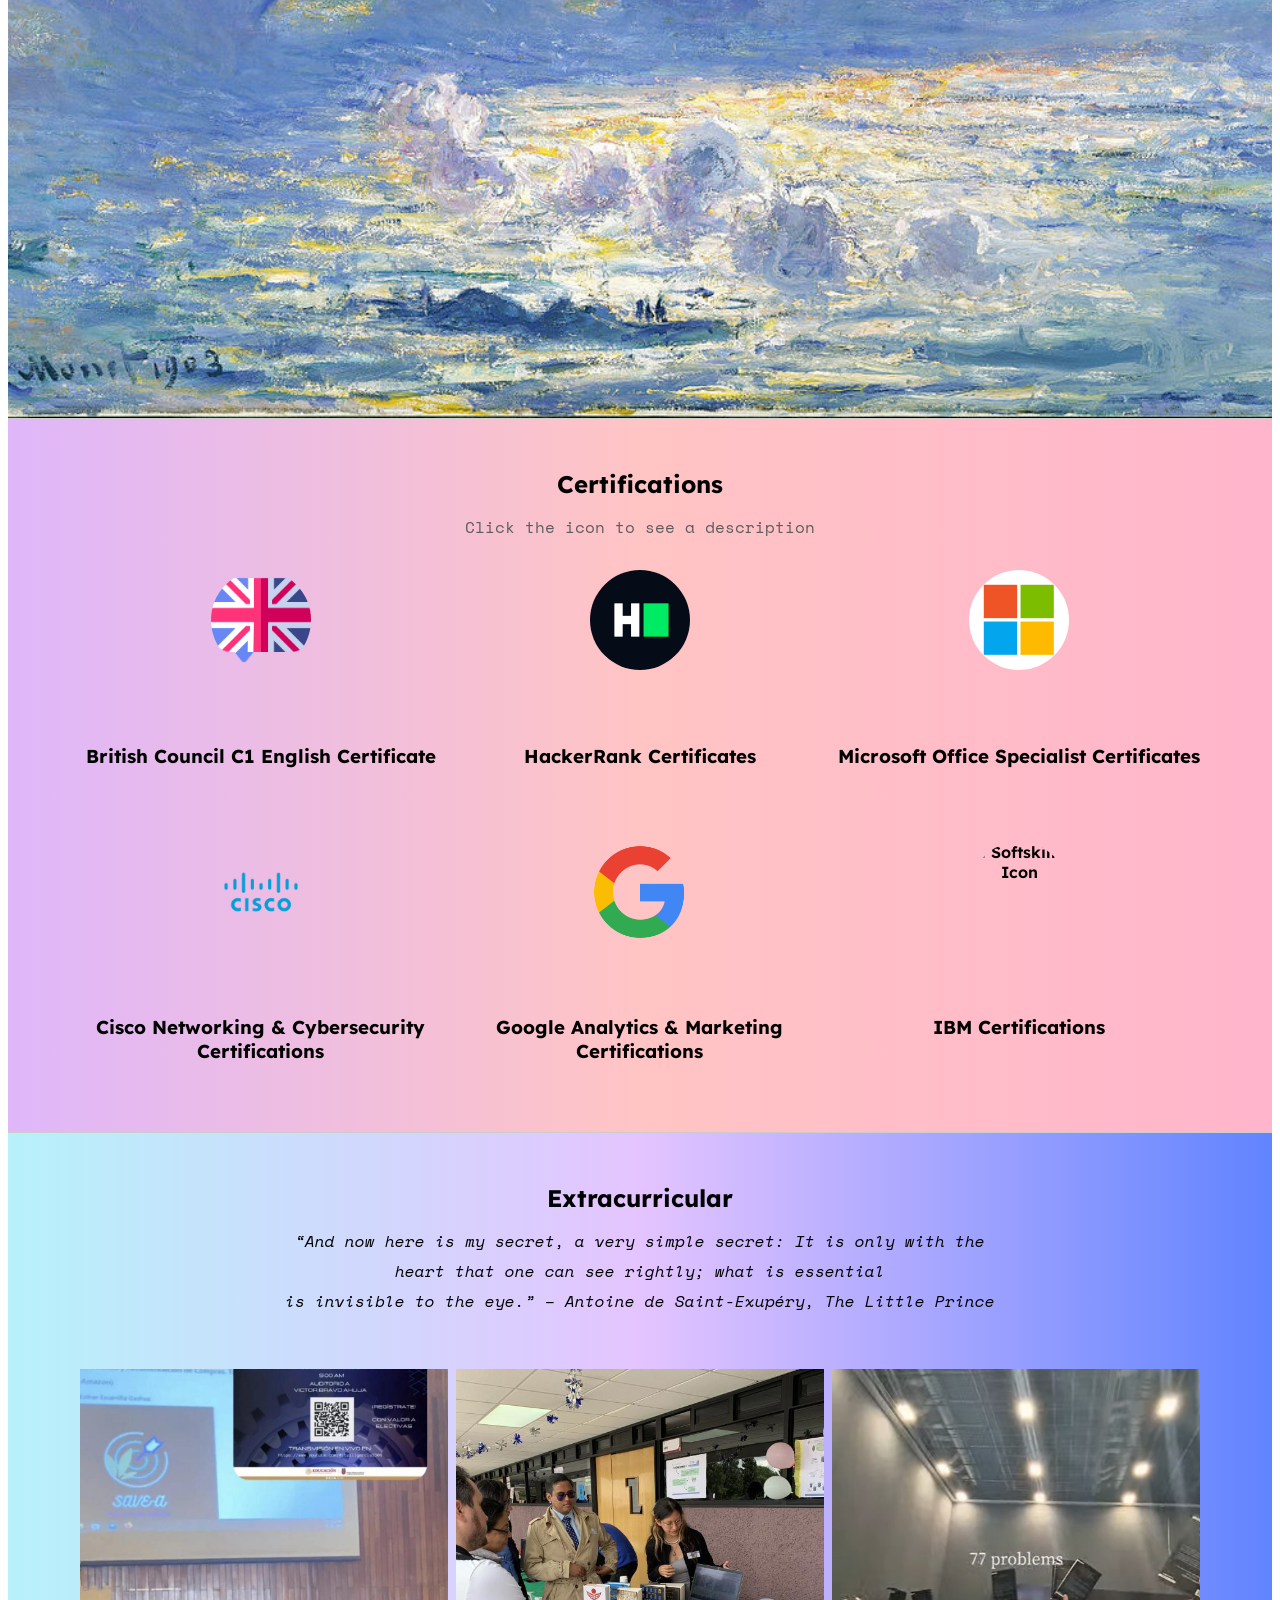
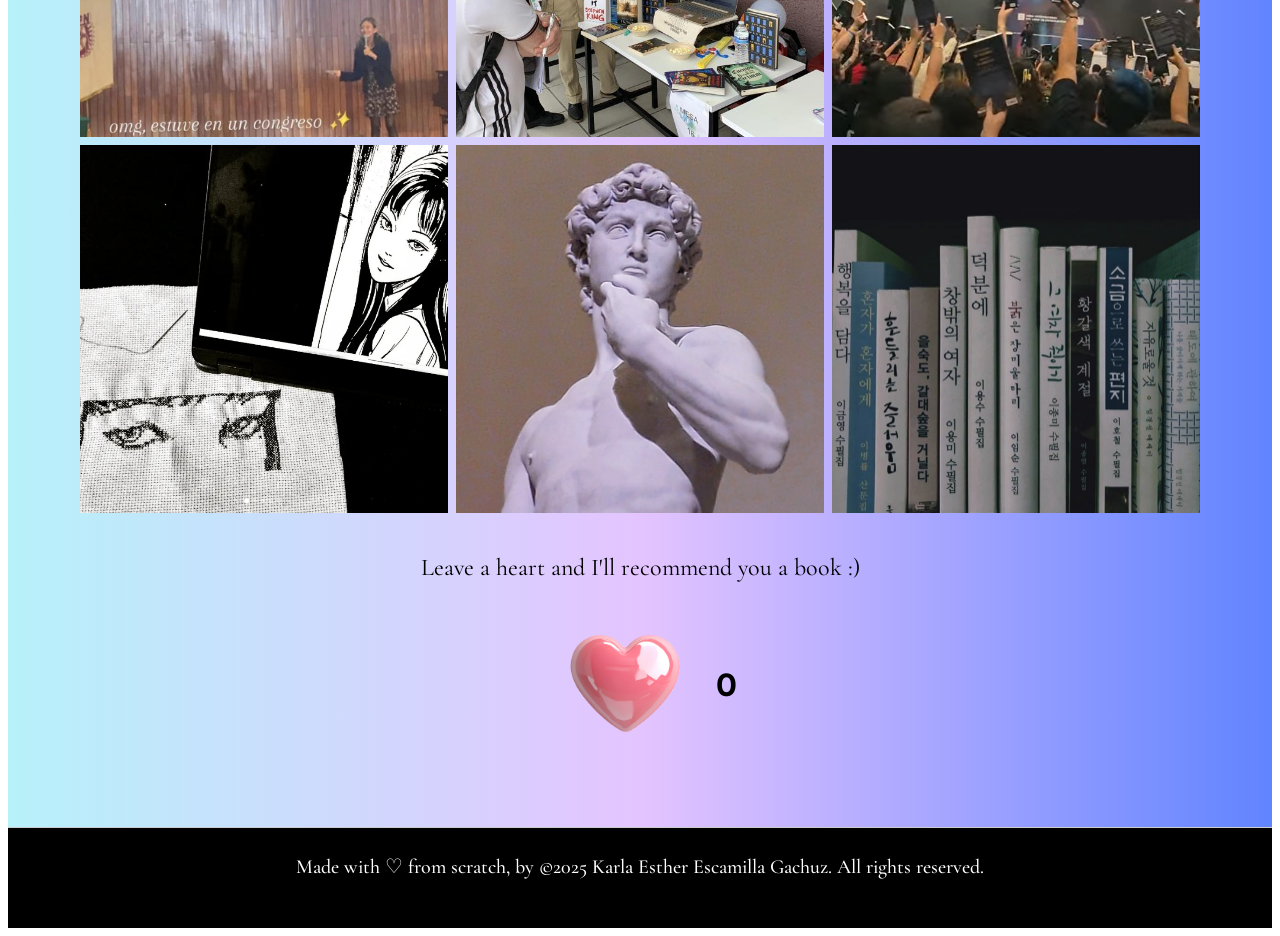
==== commit b5688174: "Update index.html" ====
--- a/index.html
+++ b/index.html
@@ -21,6 +21,7 @@
       href="https://fonts.googleapis.com/css2?family=Space+Mono:ital@1&display=swap"
       rel="stylesheet"
     />
+    <script src="https://unpkg.com/feather-icons"></script>
 </head>
 
 
@@ -43,26 +44,34 @@
 
     </div>
     <header>
-        <nav id="menu">
-            <ul class="dots">
-                <li class="dot">•</li>
-                <li class="dot">•</li>
-                <li class="dot">•</li>
-            </ul>
-            <ul class="menu">
-                <li><a href="#home" class="nav-link">Home</a></li>
-                <li><a href="#section2" class="nav-link">Skills</a></li>
-                <li><a href="#section3" class="nav-link">Experience</a></li>
-                <li><a href="#section4" class="nav-link">Projects</a></li>
-                <li><a href="#section5" class="nav-link">Certifications</a></li>
-                <li><a href="#section6" class="nav-link">Extracurricular</a></li>
-            </ul>
-        </nav>
-        <div id="language-switcher">
-            <a href="ProfesionalProf_Esp.html"><button data-lang="es">ES</button></a>
-            <a href="ProfesionalProf.html"><button data-lang="en">EN</button></a>
-            <a href="ProfesionalProf_Kor.html"><button data-lang="ko">KO</button></a>
-        </div>
+        <nav class="navbar">
+  <ul class="navbar__menu">
+    <li class="navbar__item">
+      <a href="#section1" class="navbar__link"><i data-feather="home"></i><span>Inicio</span></a>
+    </li>
+    <li class="navbar__item">
+      <a href="#section2" class="navbar__link"><i data-feather="star"></i><span>Skills</span></a>
+    </li>
+    <li class="navbar__item">
+      <a href="#section3" class="navbar__link"><i data-feather="briefcase"></i><span>Experiencia</span></a>        
+    </li>
+    <li class="navbar__item">
+      <a href="#section4" class="navbar__link"><i data-feather="folder"></i><span>Proyectos</span></a>        
+    </li>
+    <li class="navbar__item">
+      <a href="#section5" class="navbar__link"><i data-feather="award"></i><span>Certificados</span></a>        
+    </li>
+    <li class="navbar__item">
+      <a href="#section6" class="navbar__link"><i data-feather="activity"></i><span>Extra</span></a>        
+    </li>
+  </ul>
+
+  <div class="navbar__langs">
+    <a href="ProfesionalProf_Esp.html" class="lang-btn active">ES</a>
+    <a href="#" class="lang-btn">EN</a>
+    <a href="ProfesionalProf_Kor.html" class="lang-btn">KO</a>
+  </div>
+</nav>
     </header>
 
 
@@ -319,27 +328,27 @@
 
             <div class="fun-gallery-container">
             <div class="gallery-item">
-                <img src="jst.png" alt="TOJIL">
+                <img src="jst.png" alt="TOJIL" draggable="false" oncontextmenu="return false;">
                 <div class="gallery-phrase">TOJIL Data Analyst <br>Delictive rate modeling and 100% automation 🚓</div>
             </div>
             
             <div class="gallery-item">
-                <img src="cic.jpeg" alt="CIC">
+                <img src="cic.jpeg" alt="CIC" draggable="false" oncontextmenu="return false;">
                 <div class="gallery-phrase">CIC IPN NLP Lab Research Assistant 🤖</div>
             </div>
             
             <div class="gallery-item">
-                <img src="me_ibm.jpeg" alt="IBM">
+                <img src="me_ibm.jpeg" alt="IBM" draggable="false" oncontextmenu="return false;">
                 <div class="gallery-phrase">IBM Global Technical Sales Intern 🌍</div>
             </div>
             
             <div class="gallery-item">
-                <img src="ibm.jpeg" alt="DATA">
+                <img src="ibm.jpeg" alt="DATA" draggable="false" oncontextmenu="return false;">
                 <div class="gallery-phrase">Promoted to IBM Data & AI Sales Student ✨</div>
             </div>
 
             <div class="gallery-item">
-                <img src="qtm.jpeg" alt="Quant">
+                <img src="qtm.jpeg" alt="Quant" draggable="false" oncontextmenu="return false;">
                 <div class="gallery-phrase">Quantum Computing alumni with PhD. Sun Guohua 🖳</div>
             </div>
         </div>
@@ -360,51 +369,101 @@
 
 
         <section id="section4">
-            <h2>Projects</h2>
-            <p style="font-family: 'Space Mono', serif; font-weight: 400; font-style: normal; text-align: center;">
-                <em>“The moment you doubt whether you can fly, </em></p>
-                <p style="font-family: 'Space Mono', serif; font-weight: 400; margin-top: -10px; font-style: normal; text-align: center;">
-                <em>you cease forever to be able to do it” – Peter Pan by J.M. Barrie</em>
-            </p>
-            
-            <div class="gallery">
-                <input type="checkbox" id="gallery-toggle">
-                <label for="gallery-toggle" class="gallery-button">+</label>
-                <div class="gallery-items">
-                    <div class="project">
-                        <img src="investment.jpg" alt="MIA CETSDIRECTO" style="--i:1">
-                        <div class="description">CETESDIRECTO® Investor Support Tool: Modeling the behavior of inflation and its impact on financial decisions (Python, Regression, Machine Learning).</div>
-                    </div>
-                    <div class="project">
-                        <img src="amazon.jpg" alt="SAVE-A" style="--i:2">
-                        <div class="description">Product comparator friendly web application with Python and Data Science methods, make the best purchase decision (Python, Web Scrapping, EDA).</div>
-                    </div>
-                    <div class="project">
-                        <img src="library.jpg" alt="Bookry" style="--i:3">
-                        <div class="description">Electronic library using MERN technologies (MongoDB, Express, React, Node.js) with an optimized database design for scalability and security. Presented at Expo ESCOM 2024, achieving 3rd place.</div>
-                    </div>
-                    <div class="project">
-                        <img src="gming.jpg" alt="PinkPacman" style="--i:4">
-                        <div class="description">Pacman game simulation with pink mazes using C structures and functions.</div>
-                    </div>
-                    <div class="project">
-                        <img src="pcar.jpg" alt="EDA-Public Safety" style="--i:5">
-                        <div class="description">Exploratory data Analysis for National Survey on Victimization and Perception of Public Safety (ENVIPE) 2024.</div>
-                    </div>
-                    <div class="project">
-                        <img src="medical.jpg" alt="Diabetes Model" style="--i:6">
-                        <div class="description">Diabetes Diagnistic Prediction Model with Diabetes Health Indicators from the CDC (Centers for Disease Control and Prevention).</div>
-                    </div>
-                </div>
-            </div>
-            <div class="demos">
-                <p style="margin-top: -.5px;">Demos</p>
-                <a href="https://github.com/Karlah-0/paper-similarity" title="NLP: Document Similairty" target="_blank"><img src="keyb.jpg" alt="Similarity"></a>
-                <a href="https://github.com/Karlah-0/SAVE-A/blob/main/SAVE-A/SAVE-A.ipynb" title="SAVE-A" target="_blank"><img src="amzn.jpg" alt="SAVE-A"></a>
-                <a href="https://github.com/Karlah-0/EDA-Perception-of-Public-Safety/blob/main/Incidencia_Delictiva.ipynb" title="Perception of Public Safety" target="_blank"><img src="seg.jpg" alt="ENVIPE EDA"></a>
-                <a href="https://github.com/Karlah-0/Diabetes-Diagnostic-Prediction-Model-Advanced-Statistics-/blob/main/ProyectoFinalEA_Diabetes.ipynb" title="Diabetes Diagnosis Prediction" target="_blank"><img src="diabetes.jpg" alt="Diabetes Prediction"></a>
-            </div>
-        </section>
+    <h2>Proyectos</h2>
+    <p style="font-family: 'Space Mono', serif; font-weight: 400; font-style: normal; text-align: center;">
+        <em>“El momento en que dudas si puedes volar, </em></p>
+    <p style="font-family: 'Space Mono', serif; font-weight: 400; margin-top: -10px; font-style: normal; text-align: center;">
+        <em>dejas para siempre de poder hacerlo” – Peter Pan por J.M. Barrie</em>
+    </p>
+
+    <div class="grid image-grid">
+        <div class="grid-block">
+            <div class="tile">
+                <a class="tile-link" href="https://colab.research.google.com/drive/1gZsUCALPb0q2ArJP2OmHjlhNp1UNgz-e?usp=sharing">
+                    <div class="tile-img-wrapper tile-img1">
+                        <img class="tile-img" src="ai.jpg" alt="ATR-TTS">
+                        <div class="project-overlay">
+                            <strong>Multilingual Speech Synthesizer (ATR-TTS)</strong><br>
+                            Speech recognition, machine translation and speech synthesis (Whisper, NLLB, Bark and Python)
+                        </div>
+                    </div>
+                </a>
+            </div>
+        </div>
+
+        <div class="grid-block">
+            <div class="tile">
+                <a class="tile-link" href="https://github.com/Karlah-0/Credit-Card-Fraud-Detection/blob/main/collect/Credit_Card_Fraud_Detection_Data_Science.ipynb" target="_blank">
+                    <div class="tile-img-wrapper tile-img2">
+                        <img class="tile-img" src="cards.jpg" alt="Credit">
+                        <div class="project-overlay">
+                            <strong>Credit Card Fraud Detection</strong><br>
+                            Exploratory Data Analysis (EDA), predictive fraud modeling and analysis of a fake credit card dataset.
+                        </div>
+                    </div>
+                </a>
+            </div>
+        </div>
+
+        <div class="grid-block">
+            <div class="tile">
+                <a class="tile-link" href="https://github.com/Karlah-0/Diabetes-Diagnostic-Prediction-Model-Advanced-Statistics-/blob/main/ProyectoFinalEA_Diabetes.ipynb">
+                    <div class="tile-img-wrapper tile-img3">
+                        <img class="tile-img" src="diab.jpg" alt="Diabetes">
+                        <div class="project-overlay">
+                            <strong>Diabetes Diagnostic Prediction</strong><br>
+                            Prediction Model with Diabetes Health Indicators from the CDC (Centers for Disease Control and Prevention).
+                        </div>
+                    </div>
+                </a>
+            </div>
+        </div>
+
+        <div class="grid-block">
+            <div class="tile">
+                <a class="tile-link" href="https://colab.research.google.com/drive/1nP87hcrevlORvgSKpnq5O0cksqwAh-bK?usp=sharing">
+                    <div class="tile-img-wrapper tile-img4">
+                        <img class="tile-img" src="senty.jpg" alt="Sentiment Polarity">
+                        <div class="project-overlay">
+                            <strong>NLP Sentiment Polarity</strong><br>
+                            Sentiment analysis of cinema reviews based on ranking (XGBOOST, K-Means, Random Forest and SVM testing)
+                        </div>
+                    </div>
+                </a>
+            </div>
+        </div>
+
+        <div class="grid-block">
+            <div class="tile">
+                <a class="tile-link" href="https://docs.google.com/presentation/d/1tRFyvta4QiCx6mgxQzlW7PYf1_ALZSN0fZTedvfK2x4/edit?usp=sharing" target="_blank">
+                    <div class="tile-img-wrapper tile-img5">
+                        <img class="tile-img" src="bait.jpg" alt="EDA-Public Safety">
+                        <div class="project-overlay">
+                            <strong>Clickbait Detection</strong><br>
+                            Machine learning model for detecting whether a text is a clickbait or not. (Trad ML and LLMs)
+
+                        </div>
+                    </div>
+                </a>
+            </div>
+        </div>
+
+        <div class="grid-block">
+            <div class="tile">
+                <a class="tile-link" href="https://github.com/Karlah-0/EDA-Perception-of-Public-Safety/blob/main/Incidencia_Delictiva.ipynb" target="_blank">
+                    <div class="tile-img-wrapper tile-img6">
+                        <img class="tile-img" src="sf.jpg" alt="Crime">
+                        <div class="project-overlay">
+                            <strong>Crime Rate</strong><br>
+                            Exploratory data Analysis for National Survey on Victimization and Perception of Public Safety (ENVIPE) 2024.
+                        </div>
+                    </div>
+                </a>
+            </div>
+        </div>
+    </div>
+
+</section>
         
         
         
@@ -508,13 +567,25 @@
                 </div>
                 
                 <div class="skill-category" style="margin-top: 50px;">
-                    <img src="gl.png" class="category-icon" alt="Softskills Icon">
-                    <h3 class="cssanimation hu__hu__">Other Certifications</h3>
+                    <img src="logo-ibm.png" class="category-icon" alt="Softskills Icon">
+                    <h3 class="cssanimation hu__hu__">IBM Certifications</h3>
                     <div class="skills-list">
                         <div class="Certificates">
                             <div class="Certificate">
-                                <a href="https://drive.google.com/file/d/1QB7mE3sVGi8b8lsuNNnpjIzUp2WQ5OZF/view?usp=sharing" title="View Certificate" target="_blank"><img src="Cripto.png" alt="Cryptocurrencies"></a>
-                                <span>Training in Cryptocurrencies & Blockchain</span>
+                                <a href="https://www.credly.com/badges/97f54ba1-19e2-46ed-bb9b-9000aaa08738/" title="View Certificate" target="_blank"><img src="dsmloops.png" alt="DS & MLOps"></a>
+                                <span>watsonx.ai Data Science and MLOps Sales Foundation</span>
+                            </div>
+                            <div class="Certificate">
+                                <a href="https://www.credly.com/badges/41e6cf57-3eeb-46a5-a42c-c24fcb307cfc/" title="View Certificate" target="_blank"><img src="genmod.png" alt="AI Models"></a>
+                                <span>watsonx.ai Generative AI Models Sales Foundation</span>
+                            </div>
+                            <div class="Certificate">
+                                <a href="https://www.credly.com/badges/e2fb7965-c8f0-4ca8-8ae0-dc90a22517f9/" title="View Certificate" target="_blank"><img src="dtp.png" alt="Design Thinking"></a>
+                                <span>Enterprise Design Thinking Practitioner</span>
+                            </div>
+                            <div class="Certificate">
+                                <a href="https://www.credly.com/badges/545e21e6-7162-4877-b568-5affd679318d/" title="View Certificate" target="_blank"><img src="data.png" alt="Data"></a>
+                                <span>watsonx.ai Data Preparation Sales Foundation</span>
                             </div>
                            
                         </div>
@@ -541,7 +612,7 @@
               <li>
                 <a href="https://www.linkedin.com/in/karlaescamillag/overlay/education/798440565/multiple-media-viewer/?profileId=ACoAADuRJEkBG-t7TST_fxVLL-CHr-5XBXGjyrw&treasuryMediaId=1738459231431" target="_blank">
                   <figure>
-                    <img src='congreso.jpeg' alt='Volcano and lava field against a stormy sky'>
+                    <img src='congreso.jpeg' alt='Volcano and lava field against a stormy sky' draggable="false" oncontextmenu="return false;">
                     <figcaption>Computer Science Congress <br>2023-A</figcaption>
                   </figure>
                 </a>
@@ -549,7 +620,7 @@
               <li>
                 <a href="https://www.linkedin.com/in/karlaescamillag/overlay/education/798440565/multiple-media-viewer/?profileId=ACoAADuRJEkBG-t7TST_fxVLL-CHr-5XBXGjyrw&treasuryMediaId=1738459703976" target="_blank">
                   <figure>
-                    <img src='expo.jpeg' alt='Guy on a bike on a wooden bridge with a forest backdrop'>
+                    <img src='expo.jpeg' alt='Guy on a bike on a wooden bridge with a forest backdrop' draggable="false" oncontextmenu="return false;">
                     <figcaption>EXPO ESCOM 2024</figcaption>
                   </figure>
                 </a>
@@ -558,7 +629,7 @@
                 <a href="https://www.youtube.com/shorts/5as2U_wV7h8" target="_blank">
                     <figure>
                         <figure>
-                            <img src='fil.png' alt='Guy on a bike on a wooden bridge with a forest backdrop'>
+                            <img src='fil.png' alt='Guy on a bike on a wooden bridge with a forest backdrop' draggable="false" oncontextmenu="return false;">
                             <figcaption>FIL GUADALAJARA <br>(World's 2nd most important <br>International Book Fair)</figcaption>
                           </figure>
                 </a>
@@ -567,7 +638,7 @@
                 <a href="https://www.instagram.com/thekoooi/" target="_blank">
                     <figure>
                         <figure>
-                            <img src='thk.png' alt='Guy on a bike on a wooden bridge with a forest backdrop'>
+                            <img src='thk.png' alt='Guy on a bike on a wooden bridge with a forest backdrop' draggable="false" oncontextmenu="return false;">
                             <figcaption>@thekooi <br>Cross-stitch Embroidery</figcaption>
                           </figure>
                 </a>
@@ -576,7 +647,7 @@
                 <a href="https://www.youtube.com/shorts/mC68LRQSlW0" target="_blank">
                     <figure>
                         <figure>
-                            <img src='dvd.jpg' alt='Guy on a bike on a wooden bridge with a forest backdrop'>
+                            <img src='dvd.jpg' alt='Guy on a bike on a wooden bridge with a forest backdrop' draggable="false" oncontextmenu="return false;">
                             <figcaption>Art & Experiences</figcaption>
                           </figure>
                 </a>
@@ -585,7 +656,7 @@
                 <a href="https://www.youtube.com/shorts/b8XrUSa-OnA" target="_blank">
                     <figure>
                         <figure>
-                            <img src='kr.jpg' alt='Guy on a bike on a wooden bridge with a forest backdrop'>
+                            <img src='kr.jpg' alt='Guy on a bike on a wooden bridge with a forest backdrop' draggable="false" oncontextmenu="return false;">
                             <figcaption>Korean <br>Language Learning</figcaption>
                           </figure>
                 </a>
@@ -623,4 +694,3 @@
 </body>
 </html>
 
-
--- a/ProfesionalProf.css
+++ b/ProfesionalProf.css
@@ -632,9 +632,9 @@
 }
 
 .logos img {
-    height: 80px;
-    gap: 30px;
-    margin: 40px;
+    height: 70px;
+    gap: 1px;
+    margin: 35px;
 
 }
 
@@ -1172,3 +1172,4 @@
         opacity: 1;
     }
 }
+
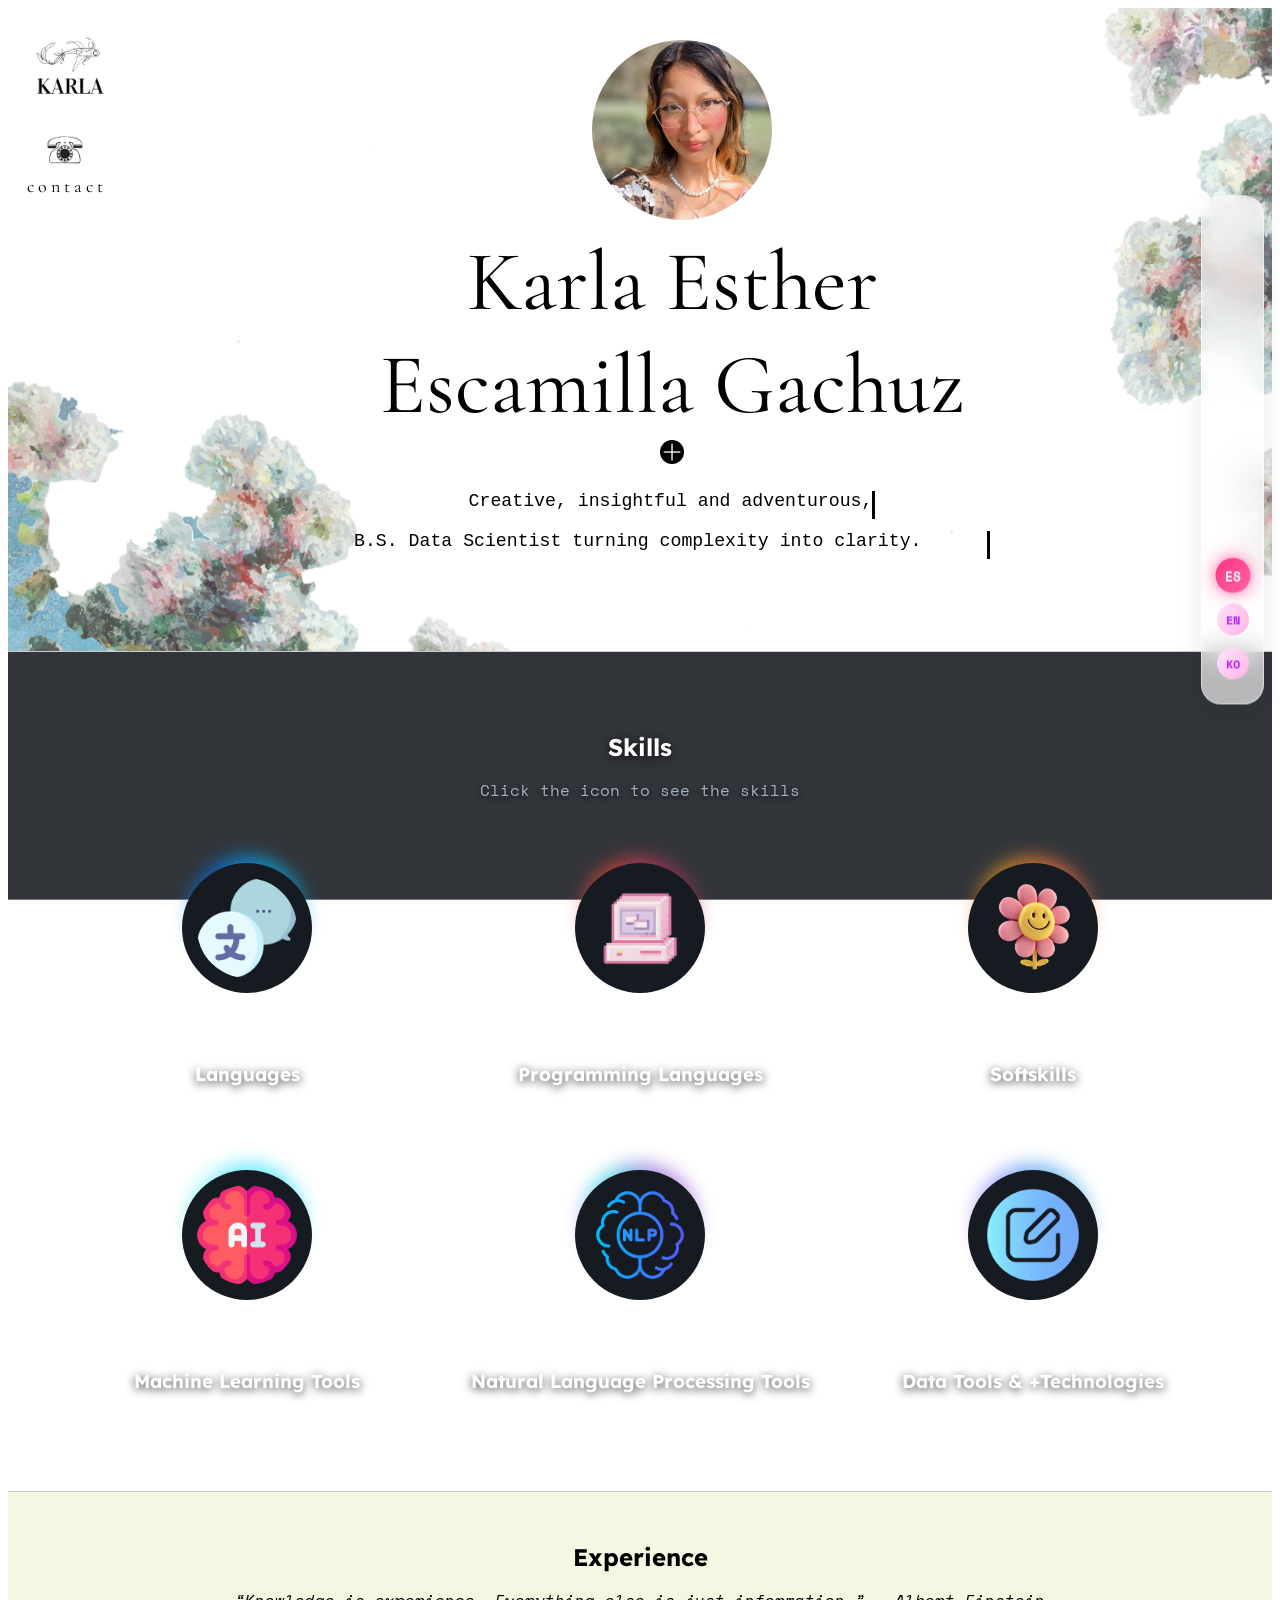
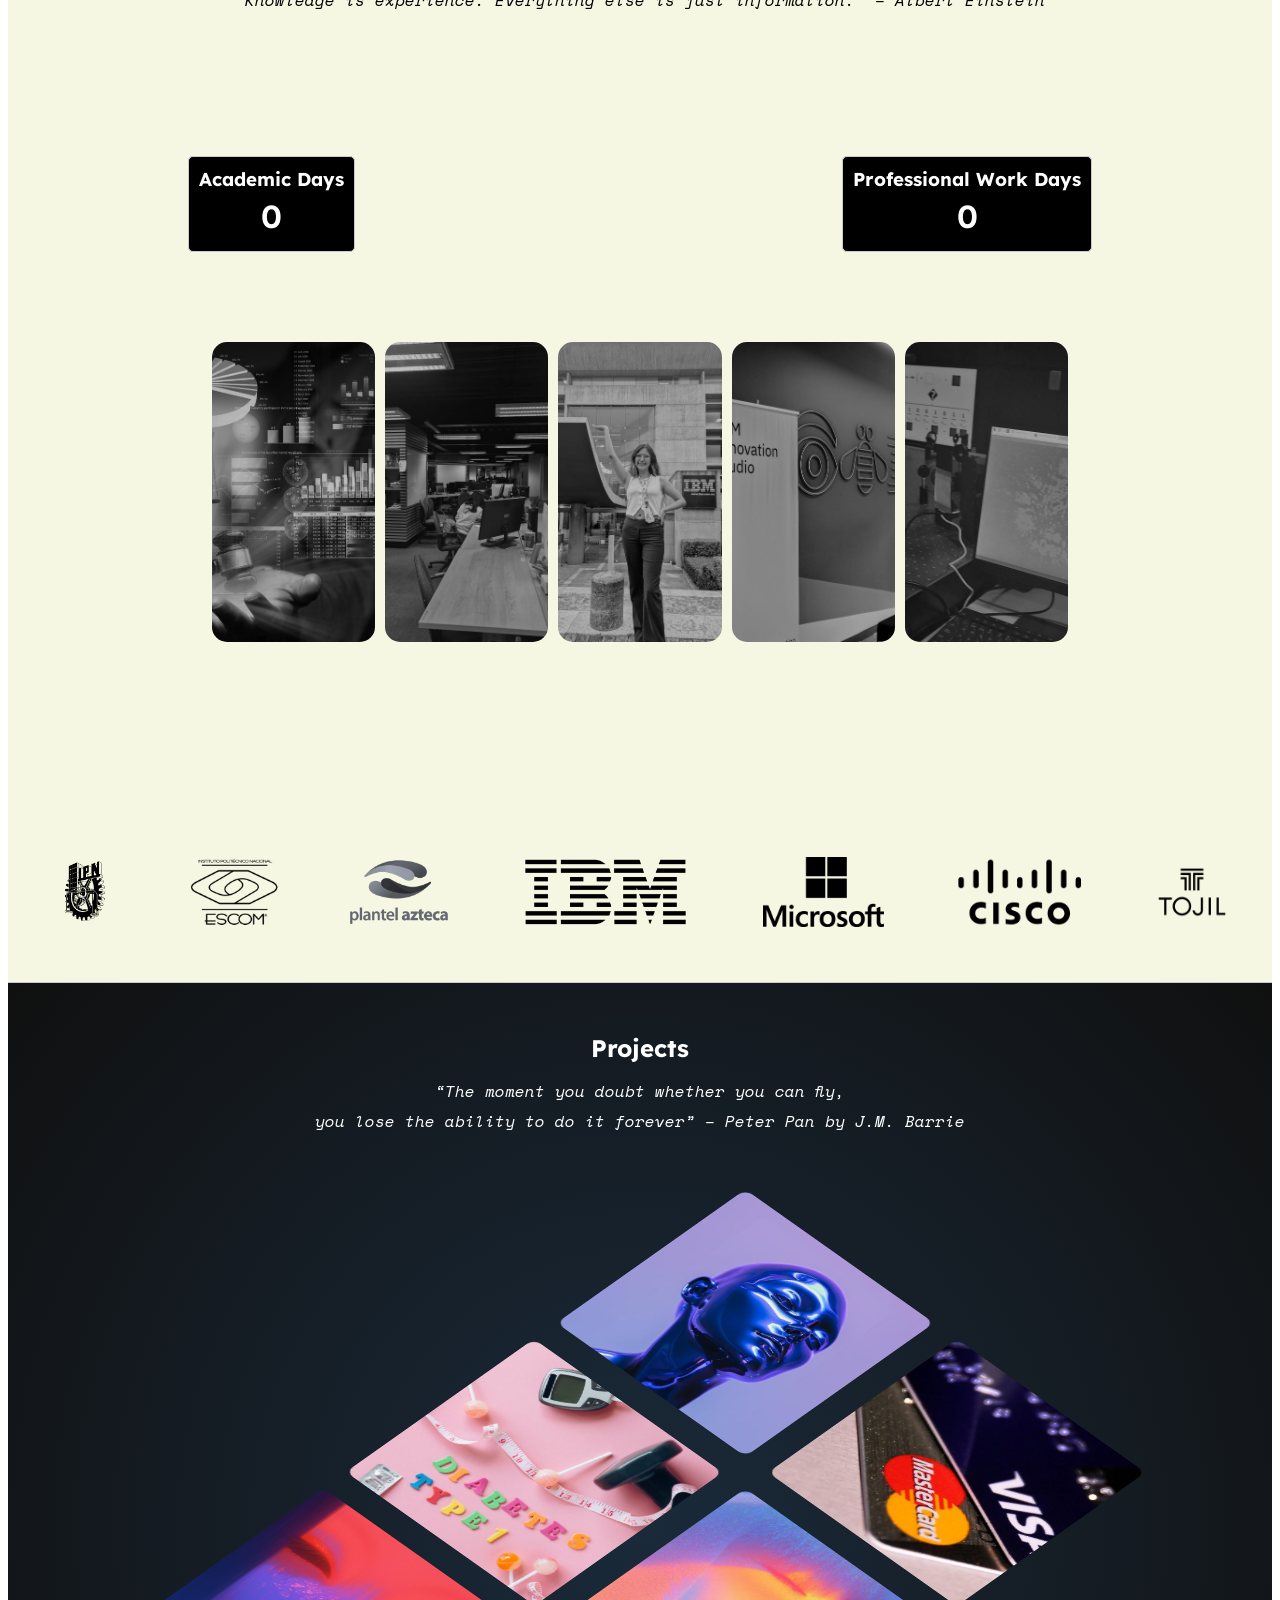
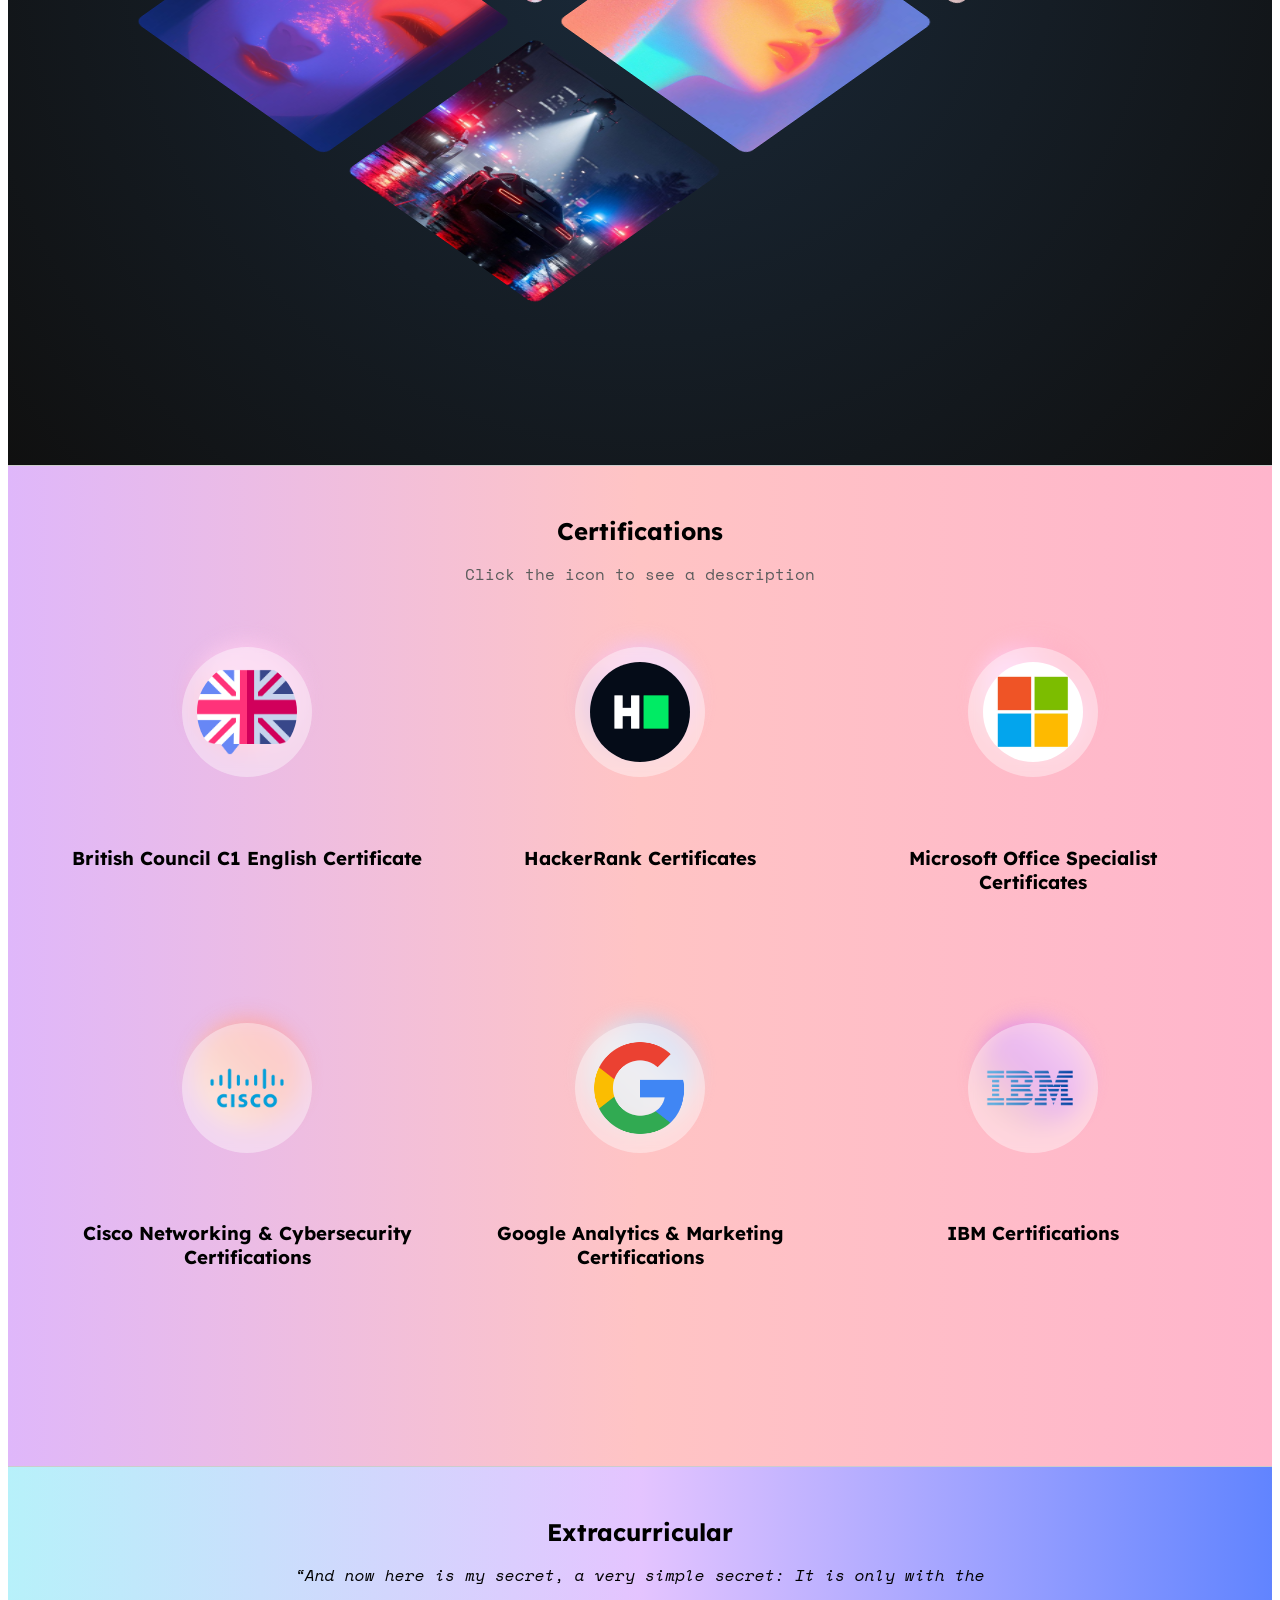
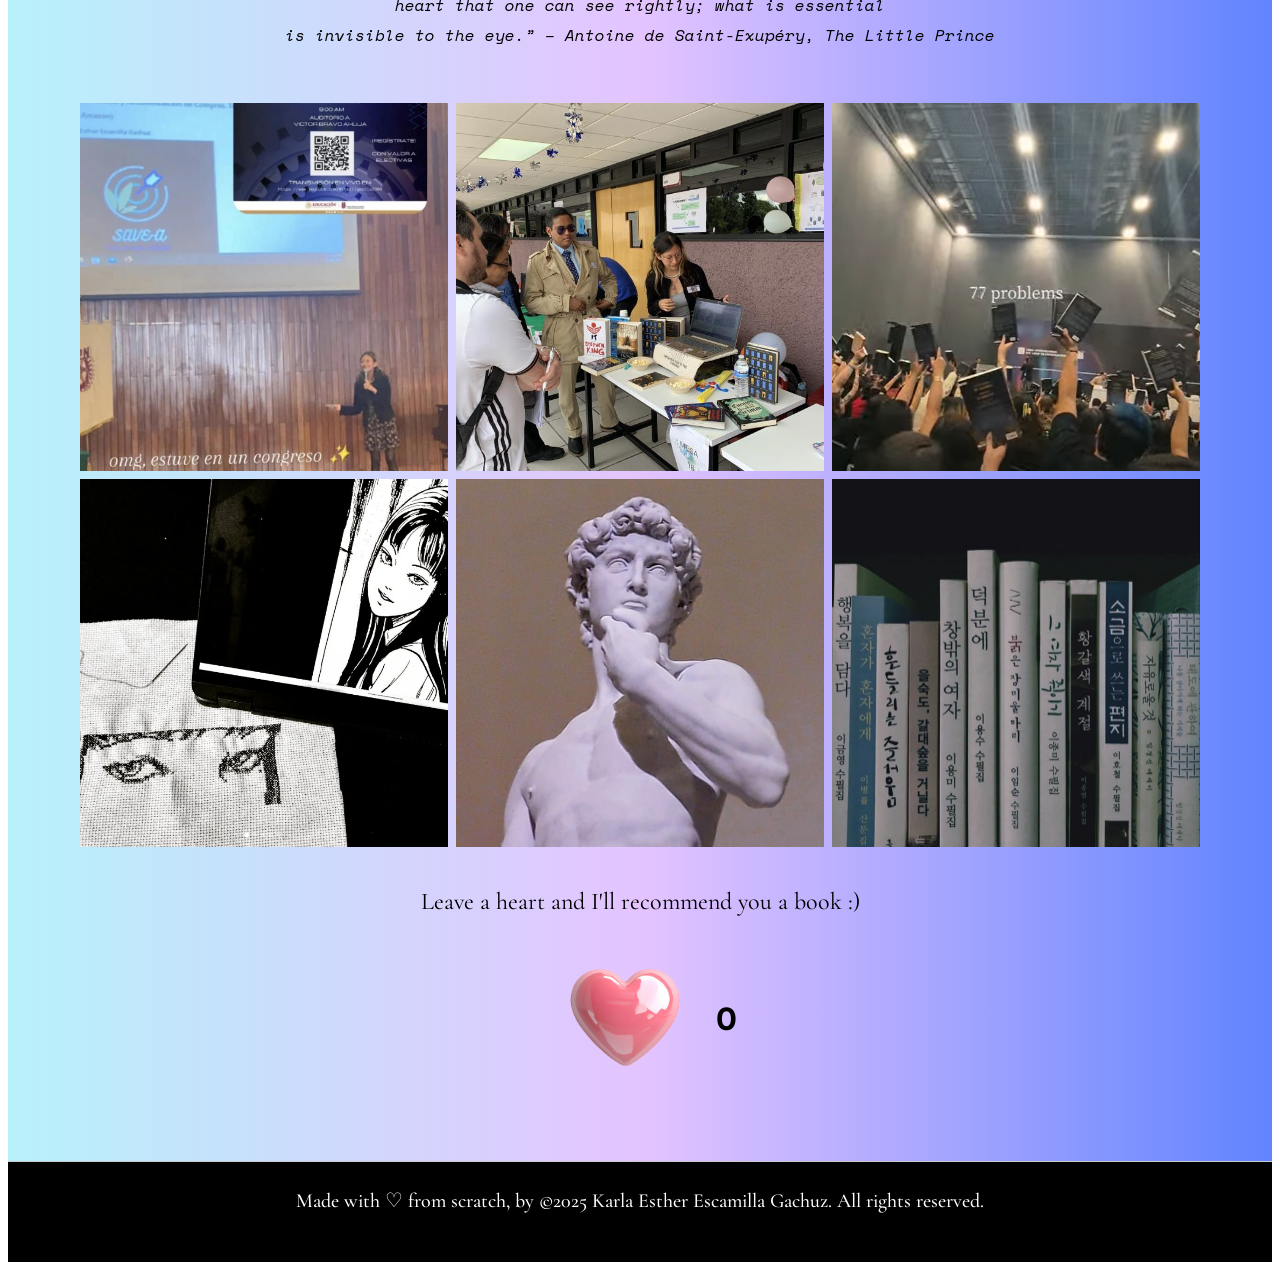
==== commit e73f5ad4: "Update index.html" ====
--- a/index.html
+++ b/index.html
@@ -47,19 +47,19 @@
         <nav class="navbar">
   <ul class="navbar__menu">
     <li class="navbar__item">
-      <a href="#section1" class="navbar__link"><i data-feather="home"></i><span>Inicio</span></a>
+      <a href="#section1" class="navbar__link"><i data-feather="home"></i><span>Home</span></a>
     </li>
     <li class="navbar__item">
       <a href="#section2" class="navbar__link"><i data-feather="star"></i><span>Skills</span></a>
     </li>
     <li class="navbar__item">
-      <a href="#section3" class="navbar__link"><i data-feather="briefcase"></i><span>Experiencia</span></a>        
+      <a href="#section3" class="navbar__link"><i data-feather="briefcase"></i><span>Experience</span></a>        
     </li>
     <li class="navbar__item">
-      <a href="#section4" class="navbar__link"><i data-feather="folder"></i><span>Proyectos</span></a>        
+      <a href="#section4" class="navbar__link"><i data-feather="folder"></i><span>Projects</span></a>        
     </li>
     <li class="navbar__item">
-      <a href="#section5" class="navbar__link"><i data-feather="award"></i><span>Certificados</span></a>        
+      <a href="#section5" class="navbar__link"><i data-feather="award"></i><span>Certificates</span></a>        
     </li>
     <li class="navbar__item">
       <a href="#section6" class="navbar__link"><i data-feather="activity"></i><span>Extra</span></a>        
@@ -369,11 +369,11 @@
 
 
         <section id="section4">
-    <h2>Proyectos</h2>
+    <h2>Projects</h2>
     <p style="font-family: 'Space Mono', serif; font-weight: 400; font-style: normal; text-align: center;">
-        <em>“El momento en que dudas si puedes volar, </em></p>
+        <em>“The moment you doubt whether you can fly, </em></p>
     <p style="font-family: 'Space Mono', serif; font-weight: 400; margin-top: -10px; font-style: normal; text-align: center;">
-        <em>dejas para siempre de poder hacerlo” – Peter Pan por J.M. Barrie</em>
+        <em>you lose the ability to do it forever” – Peter Pan by J.M. Barrie</em>
     </p>
 
     <div class="grid image-grid">
@@ -693,4 +693,3 @@
 
 </body>
 </html>
-
--- a/ProfesionalProf.css
+++ b/ProfesionalProf.css
@@ -115,98 +115,149 @@
     z-index: 1000;
 }
 
-
-.dots {
-    display: flex;
-    gap: 5px;
-    cursor: pointer;
-    text-align: center;
-    justify-content: center;
-}
-
-.dot {
-    font-size: 2rem;
-    color: rgb(0, 0, 0);
-}
-
-.menu {
-    display: none; /* Ocultar el menú por defecto */
-    position: absolute;
-    top: 50px; /* Ajusta esta posición según sea necesario */
-    right: 0;
-    background: #333;
-    padding: 1em;
-    border-radius: .5cm;
+/* =========================================
+   NUEVO MENÚ LATERAL (Flotante, Negro y Rosa Neón)
+   ========================================= */
+
+.navbar {
+    position: fixed;
+    top: 50%; /* Lo empuja a la mitad de la pantalla */
+    transform: translateY(-50%); /* Lo centra perfectamente sobre su propio eje */
+    right: 1rem;
+    background: rgba(255, 255, 255, 0.65);
+    backdrop-filter: blur(15px);
+    -webkit-backdrop-filter: blur(15px);
+    border: 1px solid rgba(255, 255, 255, 0.5);
+    border-radius: 20px; /* Bordes redondeados en TODOS lados */
+    padding: 1.5rem 0; /* Espacio simétrico arriba y abajo */
+    box-shadow: 0 10px 30px rgba(0,0,0,0.08);
+    height: max-content; /* Deja de estirarse, ahora solo mide lo que ocupa su contenido */
+    display: flex;
+    flex-direction: column;
+    gap: 2rem; /* Separación limpia entre los iconos y los idiomas */
+    z-index: 9999;
+}
+
+.navbar__menu {
+    position: relative;
     list-style: none;
-    margin: 0;
-    z-index: 1000;
-}
-
-.menu li {
-    margin-bottom: 10px;
-}
-
-.menu li a {
-    color: white;
-    text-decoration: none;
-}
-
-.menu li a.active {
-    font-weight: bold;
-    border-bottom: 2px solid white;
-}
-
-/* Mostrar el menú al pasar el ratón sobre los puntos/viñetas */
-.dots:hover + .menu,
-.menu:hover {
-    display: block;
-}
-
-/* Efecto hover en los enlaces del menú 
-.menu li a:hover {
-    text-decoration: underline;
-} */
-
-
-
-nav ul {
-    list-style-type: none;
     padding: 0;
     margin: 0;
 }
 
-nav ul li {
-    margin: 0.5em 0;
-}
-
-nav ul li a {
+/* Reducimos ligeramente el ancho y el alto */
+.navbar__link {
+    position: relative;
+    display: flex;
+    align-items: center;
+    justify-content: center;
+    height: 3.2rem; /* Ligeramente más chaparritos */
+    width: 3.8rem;  /* Ligeramente más esbeltos */
+    color: #586069; 
+    text-decoration: none;
+    transition: color 250ms ease;
+    z-index: 2; 
+}
+
+/* Las etiquetas de texto flotantes */
+.navbar__link span {
+    position: absolute;
+    right: 100%;
+    transform: translateX(1rem);
+    margin-right: 1rem;
+    opacity: 0;
+    pointer-events: none;
     color: white;
+    background: #1a1a1a; /* NEGRO SÓLIDO ELEGANTE */
+    padding: 0.6rem 1rem;
+    transition: all 300ms cubic-bezier(0.68, -0.55, 0.26, 1.55); 
+    border-radius: 12px;
+    white-space: nowrap;
+    font-family: 'Space Mono', serif;
+    font-size: 0.85rem;
+    box-shadow: 0 4px 10px rgba(0, 0, 0, 0.3);
+}
+
+.navbar__link:hover {
+    color: #ffffff; 
+}
+
+.navbar__link:hover span {
+    opacity: 1;
+    transform: translateX(0);
+}
+
+/* =========================================
+   LA BURBUJA NEGRA ANIMADA
+   ========================================= */
+
+.navbar__menu::before {
+    content: '';
+    position: absolute;
+    width: 3.2rem;
+    height: 3.2rem;
+    background: #1a1a1a; /* NEGRO SÓLIDO */
+    border-radius: 14px;
+    left: 0.3rem; /* Lo centra en el nuevo ancho */
+    top: 0;
+    opacity: 0;
+    transition: top 400ms cubic-bezier(1, 0.2, 0.1, 1.2), opacity 200ms ease;
+    z-index: 1;
+    box-shadow: 0 4px 10px rgba(0, 0, 0, 0.3);
+}
+
+.navbar__menu:hover::before {
+    opacity: 1;
+}
+
+/* Nuevas matemáticas para la burbuja de 3.2rem */
+.navbar__menu:has(.navbar__item:nth-child(1):hover)::before { top: 0; }
+.navbar__menu:has(.navbar__item:nth-child(2):hover)::before { top: 3.2rem; }
+.navbar__menu:has(.navbar__item:nth-child(3):hover)::before { top: 6.4rem; }
+.navbar__menu:has(.navbar__item:nth-child(4):hover)::before { top: 9.6rem; }
+.navbar__menu:has(.navbar__item:nth-child(5):hover)::before { top: 12.8rem; }
+.navbar__menu:has(.navbar__item:nth-child(6):hover)::before { top: 16rem; }
+
+
+   /* =========================================
+   BOTONES DE IDIOMA (Rosa Pastel a Neón)
+   ========================================= */
+
+.navbar__langs {
+    display: flex;
+    flex-direction: column;
+    align-items: center;
+    gap: 12px;
+}
+
+.lang-btn {
+    width: 32px;
+    height: 32px;
+    border-radius: 50%;
+    /* Gradiente Rosa Pastel de base (suave y elegante) */
+    background: linear-gradient(135deg, #ffe6fa 0%, #ffb3e6 100%); 
+    color: #b224ef; /* Letra en morado oscuro para que contraste y se lea bien */
+    display: flex;
+    align-items: center;
+    justify-content: center;
     text-decoration: none;
-}
-
-nav ul li a:hover{
-    box-shadow: 0 4px 8px rgb(255, 255, 255); /* Efecto de sombra */
-    transform: scale(1.05);
-}
-
-nav ul li a.active {
+    font-family: 'Space Mono', serif;
+    font-size: 0.75rem;
     font-weight: bold;
-    border-bottom: 2px solid white;
-}
-
-#language-switcher {
-    margin-top: 1em;
-    text-align: right;
-}
-
-#language-switcher button {
-    background: #444;
-    color: white;
-    border-radius: .5cm;
-    padding: 0.2em;
-    cursor: pointer;
-    margin-left: 0.5em;
-}
+    transition: all 0.3s ease; /* Transición suave para todos los efectos */
+}
+
+/* El efecto "Encendido Neón" */
+.lang-btn:hover, .lang-btn.active {
+    /* Gradiente Rosa Neón súper vibrante */
+    background: linear-gradient(135deg, #ff3385 0%, #ff66a3 100%);
+    color: white; /* La letra se vuelve blanca para resaltar */
+    /* Doble sombra para crear un efecto de luz o "glow" real */
+    box-shadow: 0 0 12px rgba(255, 51, 133, 0.6), 0 0 25px rgba(255, 51, 133, 0.3); 
+    transform: scale(1.1); /* Un pequeñísimo zoom para que se sienta interactivo */
+}
+
+
 
 section {
     height: 100vh;
@@ -451,54 +502,35 @@
 
 
 
+/* --- Fondo Oscuro para la Sección 2 --- */
+/* --- Fondo Oscuro con Imagen B&W para la Sección 2 --- */
 #section2 {
     display: flex;
     flex-direction: column;
     align-items: center;
-    background-color: #dbdbdb; /* Fondo gris claro */
     position: relative;
-    color: black;
-    padding: 50px 0;
-}
-
-
-.skills-grid {
-    display: grid;
-    grid-template-columns: 1fr 1fr 1fr;
-    gap: -500px;
-    width: 90%;
-    max-width: 2000px;
-    margin: 5px 0 0 0;
-}
-
-.softskills-grid {
-    display: grid !important;  /* Forzar grid */
-    grid-template-columns: repeat(2, 1fr); /* 2 columnas */
-    grid-template-rows: repeat(2, 1fr);   /* 2 filas */
-    gap: -500px;
-    justify-content: center;
-    align-items: center;
-    width: 100%;
-}
-
-.softskill {
-    display: flex;
-    flex-direction: column;
-    align-items: center;
-    text-align: center;
-}
-
-.softskill img {
-    width: 80px; /* Ajusta según lo que necesites */
-    height: auto;
-}
-
-.softskill span {
-    font-size: 1.1em;
-    font-family: "Space Mono", serif;
-    flex: 1; 
-}
-
+    color: white; 
+    padding: 80px 0;
+    
+    /* Magia: Gradiente oscuro semitransparente + Imagen B&W + Efecto Parallax */
+    background: linear-gradient(rgba(13, 17, 23, 0.85), rgba(13, 17, 23, 0.85)), 
+                url('https://images.unsplash.com/photo-1451187580459-43490279c0fa?q=80&w=2072&auto=format&fit=crop&grayscale') no-repeat center center;
+    background-size: cover;
+    background-attachment: fixed; /* Esto hace que el fondo se quede quieto al hacer scroll */
+}
+
+#section2 h2, 
+#section2 .cssanimation {
+    color: white; 
+    text-shadow: 0 2px 10px rgba(0,0,0,0.8); /* Sombrita para que resalte más el texto */
+}
+
+#section2 > p {
+    color: #a3b3c4 !important; /* Un gris un poco más azulado y brillante */
+    text-shadow: 0 2px 5px rgba(0,0,0,0.8);
+}
+
+/* --- Contenedor de la Categoría --- */
 .skill-category {
     display: flex;
     flex-direction: column;
@@ -506,45 +538,152 @@
     gap: 50px;
     text-align: center;
     margin: 5px 0 0 0;
-}
-
-
-
-.technologies-grid {
-    display: grid !important; /* Forzar grid */
-    grid-template-columns: repeat(2, 1fr); /* 2 columnas */
+    position: relative; /* CRUCIAL: Esto permite colocar el neón detrás */
+}
+
+/* --- La Magia: Los aros de neón dibujados con CSS detrás del icono --- */
+.skill-category::before {
+    content: "";
+    position: absolute;
+    top: -5px; 
+    left: 50%;
+    transform: translateX(-50%);
+    width: 110px; /* Ligeramente más grande que tu icono */
+    height: 110px;
+    border-radius: 50%;
+    z-index: 0;
+    background-size: 300% 300%;
+    animation: glowWorm 4s ease infinite;
+    filter: blur(10px); /* Efecto de resplandor neón */
+    opacity: 0.85;
+    transition: all 0.3s ease;
+    pointer-events: none; /* SÚPER IMPORTANTE: Evita que el brillo bloquee tu clic de JS */
+}
+
+/* Hacemos que el neón brille más al pasar el ratón */
+.skill-category:hover::before {
+    filter: blur(18px);
+    transform: translateX(-50%) scale(1.1);
+}
+/* --- Cuadrícula de 3 columnas para las categorías --- */
+.skills-grid {
+    display: grid;
+    grid-template-columns: repeat(3, 1fr); /* Crea exactamente 3 columnas del mismo tamaño */
+    gap: 60px 40px; /* 60px de espacio entre filas, 40px entre columnas */
+    width: 90%;
+    max-width: 1200px; /* Limita el ancho para que no se estire demasiado en monitores grandes */
+    margin: 40px auto 0 auto; /* El "auto" a los lados centra toda la cuadrícula */
+    justify-items: center; /* Centra los círculos de neón dentro de su columna */
+    align-items: start; /* Asegura que todos empiecen al mismo nivel superior */
+}
+
+/* (Opcional pero recomendado) Responsivo: Ajusta las columnas en pantallas más pequeñas */
+@media (max-width: 900px) {
+    .skills-grid {
+        grid-template-columns: repeat(2, 1fr); /* Baja a 2 columnas en tablets */
+    }
+}
+
+@media (max-width: 600px) {
+    .skills-grid {
+        grid-template-columns: 1fr; /* Baja a 1 columna en celulares */
+    }
+}
+/* 6 Gradientes distintos para cada círculo */
+.skills-grid > .skill-category:nth-child(1)::before { background: linear-gradient(45deg, #00c6ff, #0072ff, #00f2fe); }
+.skills-grid > .skill-category:nth-child(2)::before { background: linear-gradient(45deg, #ff416c, #ff4b2b, #8a2387); }
+.skills-grid > .skill-category:nth-child(3)::before { background: linear-gradient(45deg, #f12711, #f5af19, #ff4e50); }
+.skills-grid > .skill-category:nth-child(4)::before { background: linear-gradient(45deg, #00ff87, #60efff, #00d2ff); }
+.skills-grid > .skill-category:nth-child(5)::before { background: linear-gradient(45deg, #fc00ff, #00dbde, #ff00cc); }
+.skills-grid > .skill-category:nth-child(6)::before { background: linear-gradient(45deg, #b224ef, #7579ff, #24c6dc); }
+
+/* --- Estilos para las banderitas y logos pequeños dentro de la lista --- */
+.skill {
+    display: flex;
+    align-items: center;
     gap: 15px;
-    width: 100%;
-}
-
-.technology {
-    display: flex;
-    align-items: center;
+}
+
+.skill img {
+    width: 35px; /* Mantiene los iconos pequeños */
+    height: 35px;
+    border-radius: 50%; /* Los hace perfectamente redondos */
+    object-fit: cover; /* Evita que se deformen */
+    background-color: #ffffff; /* Fondo blanco por si algún logo transparente es oscuro */
+    padding: 2px; /* Un bordecito sutil para que luzcan prolijos */
+}
+
+@keyframes glowWorm {
+    0% { background-position: 0% 50%; }
+    50% { background-position: 100% 50%; }
+    100% { background-position: 0% 50%; }
+}
+
+/* --- Solo se vuelven Grid cuando les haces clic (.active) --- */
+
+.skills-list.softskills-grid.active {
+    display: grid; /* Sobrescribe el flex para volverse cuadrícula */
+    grid-template-columns: repeat(2, 1fr); /* 2 columnas exactas */
+    gap: 30px 15px; /* Espacio vertical y horizontal para que respiren */
+    justify-items: center;
+}
+
+.skills-list.technologies-grid.active {
+    display: grid;
+    grid-template-columns: repeat(2, 1fr);
+    gap: 15px;
+}
+
+/* --- Estética de los iconos de Softskills --- */
+.softskill {
+    display: flex;
+    flex-direction: column;
+    align-items: center;
+    text-align: center;
     gap: 10px;
 }
 
+.softskill img {
+    width: 65px; /* Tamaño grande */
+    height: auto;
+    background: transparent; /* Quitamos el fondo blanquito de las banderas */
+    border-radius: 0;
+    padding: 0;
+}
+
+.softskill span {
+    font-size: 0.95em;
+    line-height: 1.2;
+    color: #e6e6e6; /* Texto claro para el modo oscuro */
+}
+
+/* --- Iconos Originales --- */
 .category-icon {
     width: 100px;
     height: 100px;
     border-radius: 50%;
-    transition: transform 0.3s ease, box-shadow 0.3s ease;
+    transition: transform 0.3s ease, box-shadow 0.3s ease, filter 0.3s ease;
     cursor: pointer;
-    padding: 5px;
+    padding: 15px; /* Ajustamos para dar respiro al logo */
+    background-color: #161b22; /* Círculo oscuro para que el PNG no se pierda en el brillo */
+    position: relative;
+    z-index: 1; /* Se asegura de estar POR ENCIMA del neón */
+    object-fit: contain;
 }
 
 @keyframes bounce {
     0%, 100% { transform: scale(1); }
-    50% { transform: scale(1.3); }
+    50% { transform: scale(1.15); } /* Reduje un poquito el salto para que sea más elegante */
 }
 
 .category-icon:hover {
-    transform: scale(1.2); /* Hace el icono más grande */
-    box-shadow: 0 6px 12px rgba(0, 0, 0, 0.4); /* Sombra más notoria */
-    filter: brightness(1.2); /* Aumenta el brillo de la imagen */
-    transition: transform 0.3s ease, box-shadow 0.3s ease, filter 0.3s ease;
+    transform: scale(1.15); 
+    box-shadow: 0 6px 15px rgba(0, 0, 0, 0.8); 
+    filter: brightness(1.2); 
     animation: bounce 0.4s ease;
 }
 
+/* --- Ajuste de la Lista Desplegable al modo oscuro --- */
 .skills-list {
     display: none;
     flex-direction: column;
@@ -553,62 +692,28 @@
     max-height: 0;
     overflow: hidden;
     transition: opacity 0.5s ease, max-height 0.5s ease;
-    background-color: #eae2f7;
+    background-color: #1e232b; /* Cambiamos tu fondo lila por uno gris plomo elegante */
+    border: 1px solid rgba(255, 255, 255, 0.1); /* Bordecito de cristal */
     border-radius: 30px;
     padding: 20px;
     max-width: 2000px;
     margin: 5px 0 0 0;
-}
+    box-shadow: 0 10px 20px rgba(0,0,0,0.5);
+}
+
 .skills-list.active {
     display: flex;
     opacity: 1;
-    max-height: 800px; /* Ajusta esto según el tamaño de la lista */
-}
-
-.skill {
-    display: flex;
-    align-items: center;
-    gap: 10px;
-}
-
-.skill img {
-    width: 30px;
-    height: 30px;
-    border-radius: 50%;
-}
-
+    max-height: 800px; 
+}
+
+/* Texto de las habilidades en modo oscuro */
 .skill span {
     font-size: 1.1em;
     font-family: "Space Mono", serif;
-    flex: 1; /* Para que el texto ocupe el espacio disponible */
-}
-
-.progress-bar {
-    width: 100%;
-    height: 25px;
-    background: #e0e0e0;
-    border-radius: 15px;
-    overflow: hidden;
-    position: relative;
-}
-
-.progress {
-    height: 100%;
-    background: #333;
-    border-radius: 15px;
-    width: 0; /* Ancho inicial de la barra de progreso */
-    animation: loadProgress 2s ease-out forwards;
-}
-
-@keyframes loadProgress {
-    from {
-        width: 0;
-    }
-    to {
-        width: var(--progress-level);
-    }
-}
-
+    flex: 1; 
+    color: #e6e6e6; /* Letra clara para que se lea bien en el gris oscuro */
+}
 
 #section3 {
     display: flex;
@@ -728,179 +833,280 @@
     position: relative;
 }
 
-.gallery {
-    --s: 130px;
-    display: grid;
+
+/* --- Isometric 3D Project Gallery --- */
+
+#section4 {
+    display: flex;
+    flex-direction: column;
+    align-items: center;
+    /* Fondo ultra-oscuro con un destello neón turquesa en el centro */
+    background: radial-gradient(circle at center, #1a2a3a 0%, #101010 100%);
+    padding: 50px 0 20px 0;
+    color: white; /* Cambiamos el texto base a blanco para que se lea */
     position: relative;
-    place-items: center;
-    justify-self: center;
+    min-height: 100vh;
+    height: auto;
+    overflow: hidden; 
+}
+
+/* Aseguramos que los títulos y textos de la sección también sean blancos */
+#section4 h2,
+#section4 p,
+#section4 em {
+    color: white !important;
+}
+
+.grid {
+    width: 100%;
+    max-width: 50rem; /* Reduje un poco el ancho para que los cuadros no sean gigantes */
+    margin: -10px auto 10px auto; /* El -30px jala toda la galería hacia arriba */
+    display: flex;
+    flex-wrap: wrap;
     justify-content: center;
-    bottom: -35%;
-}
-
-.gallery-button {
-    position: absolute;
-    z-index: 2;
-    width: 80px;
-    height: 80px;
-    background: black;
+    z-index: 5;
+}
+
+.grid-block {
+    width: 33.33%; 
+    padding: 1rem; /* Un poco menos de espacio entre cuadros para que se vea más unida */
+}
+
+.image-grid {
+    /* El translateY sube la grilla 3D para compensar lo que se estira hacia abajo */
+    transform: translateY(-40px) rotateX(45deg) rotateZ(45deg);
+    perspective: 1000px;
+}
+
+.tile-img-wrapper {
+    position: relative;
+    top: 0;
+    left: 0;
+    width: 100%;
+    aspect-ratio: 1; 
+    border-radius: 10px;
+    overflow: hidden;
+    transition: top 0.2s ease-in, left 0.2s ease-in, box-shadow 0.2s ease-in;
+}
+
+.tile-img {
+    display: block;
+    width: 100%;
+    height: 100%;
+    object-fit: cover;
+    transition: opacity 0.3s ease;
+}
+
+.tile-link {
+    display: block;
+    text-decoration: none;
+}
+
+/* El texto oculto que aparece sobre la imagen */
+.project-overlay {
+    position: absolute;
+    top: 0;
+    left: 0;
+    width: 100%;
+    height: 100%;
+    background: rgba(0, 0, 0, 0.85); /* Fondo un poco más oscuro para mejor lectura */
     color: white;
-    font-size: 4rem;
-    font-family: 'Times New Roman', Times, serif;
-    font-weight: 500;
-    border-radius: 50%;
-    cursor: pointer;
-    display: flex;
+    display: flex;
+    flex-direction: column;
     justify-content: center;
     align-items: center;
-    transition: transform .7s;
-    z-index: 3;
-}
-
-.gallery-button:active {
-    transform: scale(0.9);
-}
-
-#gallery-toggle {
-    display: none;
-}
-
-.gallery-items {
-    position: absolute;
-    display: grid;
-    width: 0;
-    height: 0;
-    place-items: center;
-    gap: 5px;
-}
-
-.project img {
-    position: absolute;
-    width: var(--s);
-    aspect-ratio: 1;
-    border-radius: 50%;
-    object-fit: cover;
-    transform: scale(0.5);
-    transition: transform 1s;
-    z-index: 2;
-}
-
-
-.project {
-    position: absolute;
-    display: grid;
-    width: 0;
-    height: 0;
-    place-items: center;
-    gap: 5px;
-}
-
-.project .description {
-    display: none;
-    position: absolute;
-    top: 20%;
-    left: 180%;
-    transform: translateY(-200%);
-    transform: translateX(160%);
-    background-color: #f7e2f2;
-    border-radius: 10px;
-    padding: 10px;
-    width: 200px;
-    box-shadow: 0 0 10px rgba(0, 0, 0, 0.1);
     text-align: center;
-    z-index: 1;
-}
-
-.project:hover .description {
-    display: block;
-}
-
-#gallery-toggle:checked ~ .gallery-items .project:nth-of-type(1) img { 
-    transform: rotate(0deg) translate(calc(2 * var(--s))) rotate(0deg);
-}
-#gallery-toggle:checked ~ .gallery-items .project:nth-of-type(2) img {
-    transform: rotate(60deg) translate(calc(2 * var(--s))) rotate(-60deg);
-}
-#gallery-toggle:checked ~ .gallery-items .project:nth-of-type(3) img {
-    transform: rotate(120deg) translate(calc(2 * var(--s))) rotate(-120deg);
-}
-#gallery-toggle:checked ~ .gallery-items .project:nth-of-type(4) img {
-    transform: rotate(180deg) translate(calc(2 * var(--s))) rotate(-180deg);
-}
-#gallery-toggle:checked ~ .gallery-items .project:nth-of-type(5) img {
-    transform: rotate(240deg) translate(calc(2 * var(--s))) rotate(-240deg);
-}
-#gallery-toggle:checked ~ .gallery-items .project:nth-of-type(6) img {
-    transform: rotate(300deg) translate(calc(2 * var(--s))) rotate(-300deg);
-}
-
-#gallery-toggle:checked ~ .gallery-button {
-    transform: rotate(135deg);
-}
-
+    padding: 15px;
+    font-size: 0.9rem;
+    font-family: 'Space Mono', serif;
+    opacity: 0;
+    transition: opacity 0.3s ease;
+    z-index: 10; /* CRUCIAL: Esto asegura que el texto se renderice encima de la foto */
+    pointer-events: none; /* Evita que el texto cause parpadeos al pasar el ratón */
+}
+
+/* Efectos Hover */
+.tile-link:hover .tile-img-wrapper {
+    top: -1rem;
+    left: -1rem;
+}
+
+.tile-link:hover .project-overlay {
+    opacity: 1;
+}
+
+/* Colores de las sombras 3D */
+.tile-link:hover .tile-img1 { box-shadow: 5px 5px rgba(244, 170, 200, 0.4), 10px 10px rgba(244, 170, 200, 0.3), 15px 15px rgba(244, 170, 200, 0.2), 20px 20px rgba(244, 170, 200, 0.1), 25px 25px rgba(244, 170, 200, 0.05); }
+.tile-link:hover .tile-img2 { box-shadow: 5px 5px rgba(45, 186, 233, 0.4), 10px 10px rgba(45, 186, 233, 0.3), 15px 15px rgba(45, 186, 233, 0.2), 20px 20px rgba(45, 186, 233, 0.1), 25px 25px rgba(45, 186, 233, 0.05); }
+.tile-link:hover .tile-img3 { box-shadow: 5px 5px rgba(214, 221, 244, 0.4), 10px 10px rgba(214, 221, 244, 0.3), 15px 15px rgba(214, 221, 244, 0.2), 20px 20px rgba(214, 221, 244, 0.1), 25px 25px rgba(214, 221, 244, 0.05); }
+.tile-link:hover .tile-img4 { box-shadow: 5px 5px rgba(82, 119, 192, 0.4), 10px 10px rgba(82, 119, 192, 0.3), 15px 15px rgba(82, 119, 192, 0.2), 20px 20px rgba(82, 119, 192, 0.1), 25px 25px rgba(82, 119, 192, 0.05); }
+.tile-link:hover .tile-img5 { box-shadow: 5px 5px rgba(138, 218, 245, 0.4), 10px 10px rgba(138, 218, 245, 0.3), 15px 15px rgba(138, 218, 245, 0.2), 20px 20px rgba(138, 218, 245, 0.1), 25px 25px rgba(138, 218, 245, 0.05); }
+.tile-link:hover .tile-img6 { box-shadow: 5px 5px rgba(203, 215, 193, 0.4), 10px 10px rgba(203, 215, 193, 0.3), 15px 15px rgba(203, 215, 193, 0.2), 20px 20px rgba(203, 215, 193, 0.1), 25px 25px rgba(203, 215, 193, 0.05); }
+
+/* Barra de Demos */
 .demos {
     border-radius: 40px;
-    padding: 15px;
+    padding: 15px 25px;
+    display: flex;
     gap: 20px;
-    position: absolute;
-    bottom: 5%;
-    background-color: #fdeaf5;
+    /* Un fondo gris oscuro translúcido (efecto cristal) */
+    background-color: rgba(255, 255, 255, 0.1); 
+    backdrop-filter: blur(5px);
     font-family: 'Space Mono', serif;
     font-weight: 400;
-}
-
-.demos img{
-    width: 70px;
-    height: 70px;
+    color: white; /* Texto blanco */
+    margin-bottom: 20px;
+    z-index: 10;
+    border: 1px solid rgba(255, 255, 255, 0.2);
+}
+
+.demos img {
+    width: 60px;
+    height: 60px;
     border-radius: 50%;
     transition: transform 0.3s ease, box-shadow 0.3s ease;
     cursor: pointer;
-    padding: 5px;
+    object-fit: cover;
 }
 
 .demos img:hover {
-    transform:scale(1.2);
+    transform: scale(1.1);
     box-shadow: 0 4px 8px rgba(0, 0, 0, 0.3);
 }
 
 
-
-
-
-
-
-
+/* =========================================
+   EL VERDADERO Y ÚNICO #SECTION5 (Sin desbordamientos)
+   ========================================= */
+
+/* 1. Fondo y Textos Originales a salvo */
 #section5 {
     display: flex;
     flex-direction: column;
     align-items: center;
-    background-color: none; /* Fondo blanco para #section1 */
     position: relative;
     color: black;
     background: rgb(223,183,250);
     background: linear-gradient(90deg, rgba(223,183,250,1) 0%, rgba(255,196,196,1) 50%, rgba(255,181,204,1) 100%);
     padding: 50px 0;
-}
-.Certificates {
-    display: flex;
-    flex-direction: row;
-    gap: 15px;
-}
-
-.Certificate {
-    display: flex;
-    flex-direction: column;
-    gap: 15px;
-}
-
-.Certificate img{
-    width: 250px;
-}
-
-.Certificate img:hover{
-    transform:scale(1.05);
-    box-shadow: 0 4px 8px rgba(0, 0, 0, 0.3);
-}
+    min-height: 100vh;
+}
+
+#section5 h2 {
+    color: black !important;
+}
+
+/* 2. CAJA FLOTANTE QUE "ABRAZA" EL CONTENIDO */
+#section5 .skills-list {
+    position: absolute;
+    top: 100%;
+    width: max-content; /* Magia: La caja crece o se encoge dependiendo de cuántas fotos tenga adentro */
+    max-width: 90vw;
+    z-index: 100;
+    margin-top: 25px;
+    background-color: #1e232b; 
+    border-radius: 30px;
+    padding: 25px;
+    box-sizing: border-box; 
+    box-shadow: 0 10px 30px rgba(0,0,0,0.5);
+}
+
+/* ==========================================================
+   EL TRUCO DE ORO: Dirección de apertura según la columna
+   ========================================================== */
+
+/* Círculos de la izquierda (Ej. British Council): La caja se alinea a la izquierda y crece a la derecha */
+#section5 .skills-grid > .skill-category:nth-child(3n+1) .skills-list {
+    left: -20px;
+    transform: none;
+}
+
+/* Círculos del centro (Ej. HackerRank): La caja se centra perfectamente bajo el círculo */
+#section5 .skills-grid > .skill-category:nth-child(3n+2) .skills-list {
+    left: 50%;
+    transform: translateX(-50%);
+}
+
+/* Círculos de la derecha (Ej. Microsoft): La caja se alinea a la derecha y crece hacia la izquierda (NUNCA MÁS SE SALDRÁ DE LA PANTALLA) */
+#section5 .skills-grid > .skill-category:nth-child(3n) .skills-list {
+    left: auto;
+    right: -20px;
+    transform: none;
+}
+
+/* 3. CONTENEDOR INTERNO FLEXIBLE */
+#section5 .skills-list.active .Certificates {
+    display: flex; /* Cambiamos grid por flex para que las imágenes manden sobre el tamaño */
+    flex-wrap: wrap;
+    gap: 25px;
+    justify-content: center;
+}
+
+#section5 .Certificate {
+    display: flex;
+    flex-direction: column;
+    align-items: center;
+    text-align: center;
+}
+
+/* 4. IMÁGENES EXACTAMENTE DEL ANCHO QUE PEDISTE */
+#section5 .Certificate img {
+    width: 280px !important; /* FIJO: Tal cual lo pediste */
+    height: auto !important; /* Mantiene la proporción original sin deformar */
+    object-fit: contain; 
+    background-color: rgba(255, 255, 255, 0.1);
+    border-radius: 8px;
+    padding: 10px;
+    box-sizing: border-box; 
+    box-shadow: 0 4px 10px rgba(0,0,0,0.3);
+    transition: transform 0.3s ease, box-shadow 0.3s ease;
+    cursor: zoom-in;
+}
+
+#section5 .Certificate img:hover {
+    transform: scale(1.4); 
+    box-shadow: 0 15px 35px rgba(0,0,0,0.6);
+    z-index: 200;
+    position: relative;
+    background-color: #1e232b; 
+}
+
+#section5 .Certificate span {
+    color: #ffffff;
+    font-family: "Space Mono", serif;
+    font-size: 0.95rem;
+    margin-top: 15px;
+    line-height: 1.3;
+    max-width: 270px; /* Evita que el texto de Microsoft quede en una sola línea eterna */
+    word-wrap: break-word;
+}
+
+/* ==========================================================
+   CELULARES Y TABLETS: Modo Popup Central
+   ========================================================== */
+@media (max-width: 900px) {
+    #section5 .skills-grid > .skill-category .skills-list {
+        position: fixed; /* En móviles, forzamos que salga en el puro centro de la pantalla */
+        top: 50%;
+        left: 50% !important;
+        right: auto !important;
+        transform: translate(-50%, -50%) !important;
+        max-height: 80vh;
+        overflow-y: auto;
+    }
+}
+
+/* 5. CÍRCULOS Y NEONES MANTENIDOS */
+#section5 .category-icon { background-color: rgba(255, 255, 255, 0.4); backdrop-filter: blur(5px); }
+#section5 .skills-grid > .skill-category:nth-child(1)::before { background: linear-gradient(45deg, #ff9a9e, #fecfef, #fbc2eb); }
+#section5 .skills-grid > .skill-category:nth-child(2)::before { background: linear-gradient(45deg, #a18cd1, #fbc2eb, #e0c3fc); }
+#section5 .skills-grid > .skill-category:nth-child(3)::before { background: linear-gradient(45deg, #fad0c4, #ffd1ff, #ff9a9e); }
+#section5 .skills-grid > .skill-category:nth-child(4)::before { background: linear-gradient(45deg, #ffecd2, #fcb69f, #ff9a9e); }
+#section5 .skills-grid > .skill-category:nth-child(5)::before { background: linear-gradient(45deg, #cfd9df, #e2ebf0, #a1c4fd); }
+#section5 .skills-grid > .skill-category:nth-child(6)::before { background: linear-gradient(45deg, #fccb90, #d57eeb, #fbc2eb); }
+
+
+
 
 
 #section6 {
@@ -1172,4 +1378,3 @@
         opacity: 1;
     }
 }
-
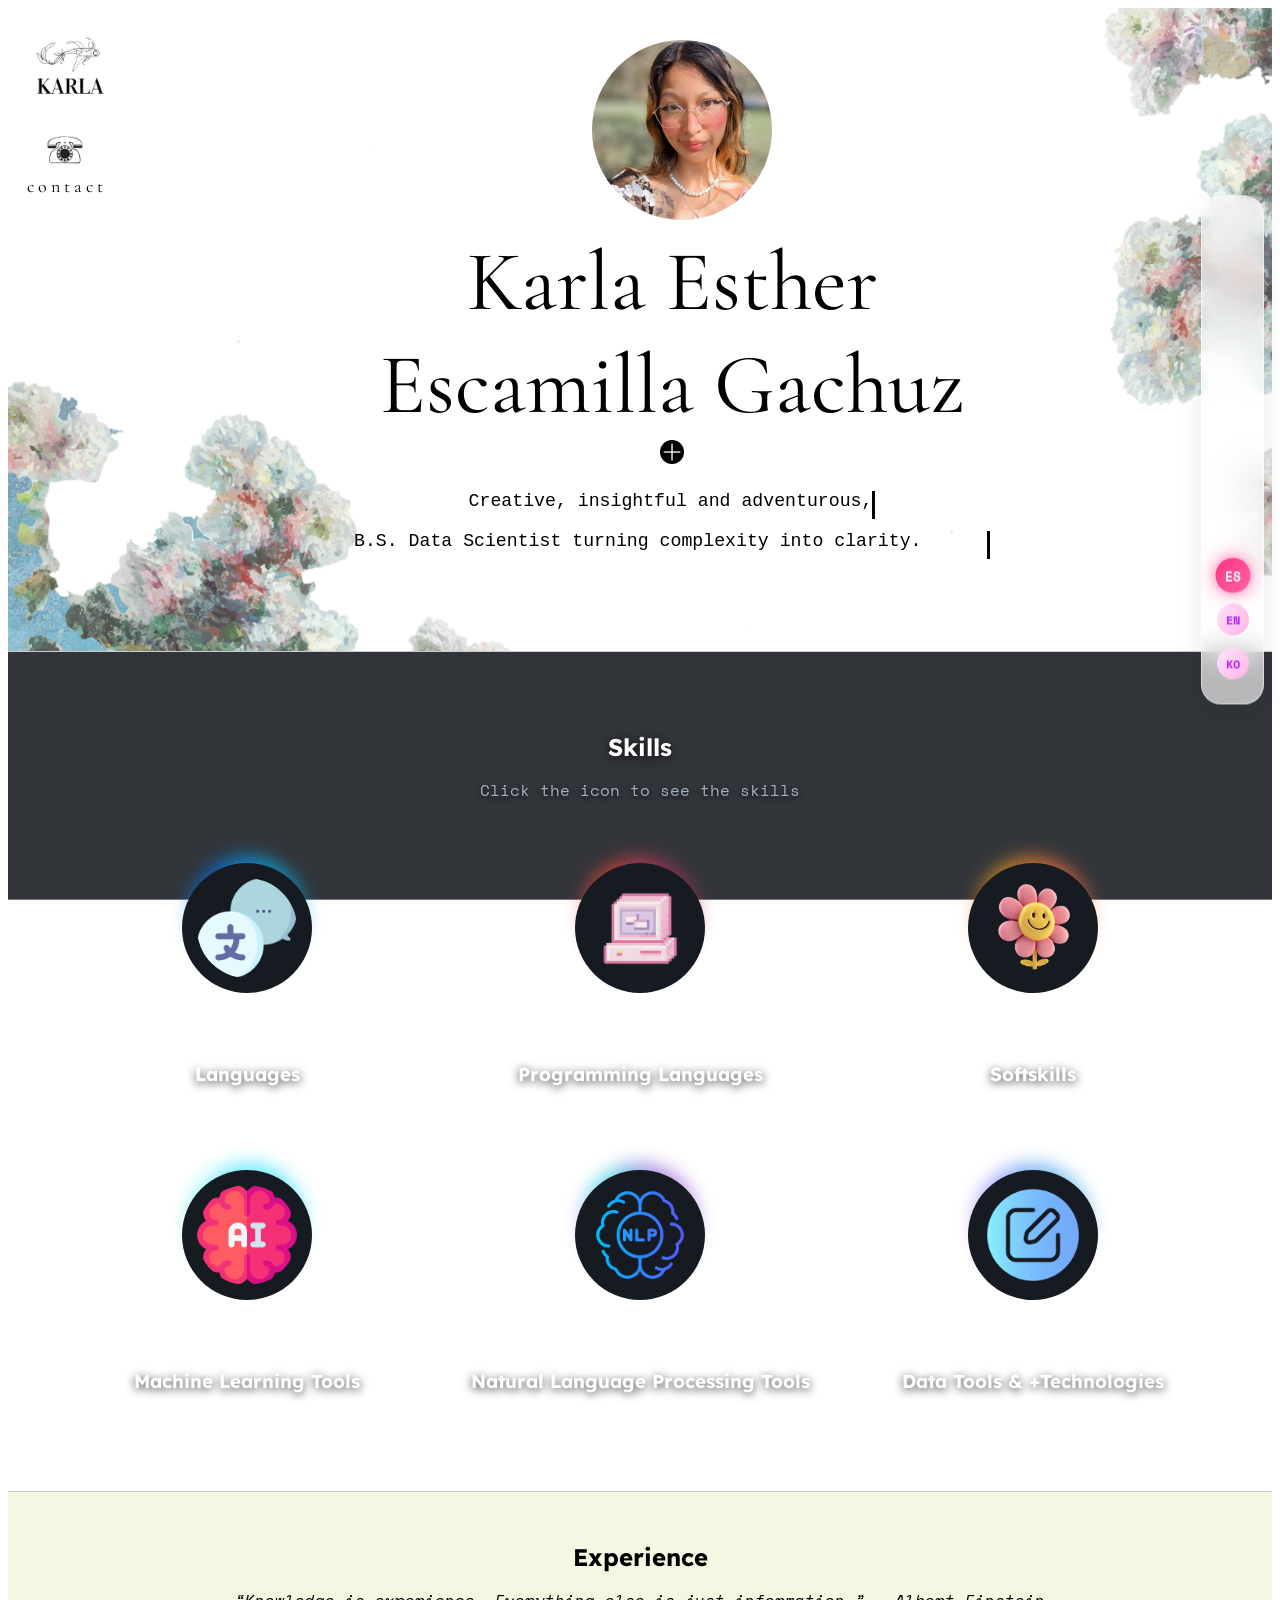
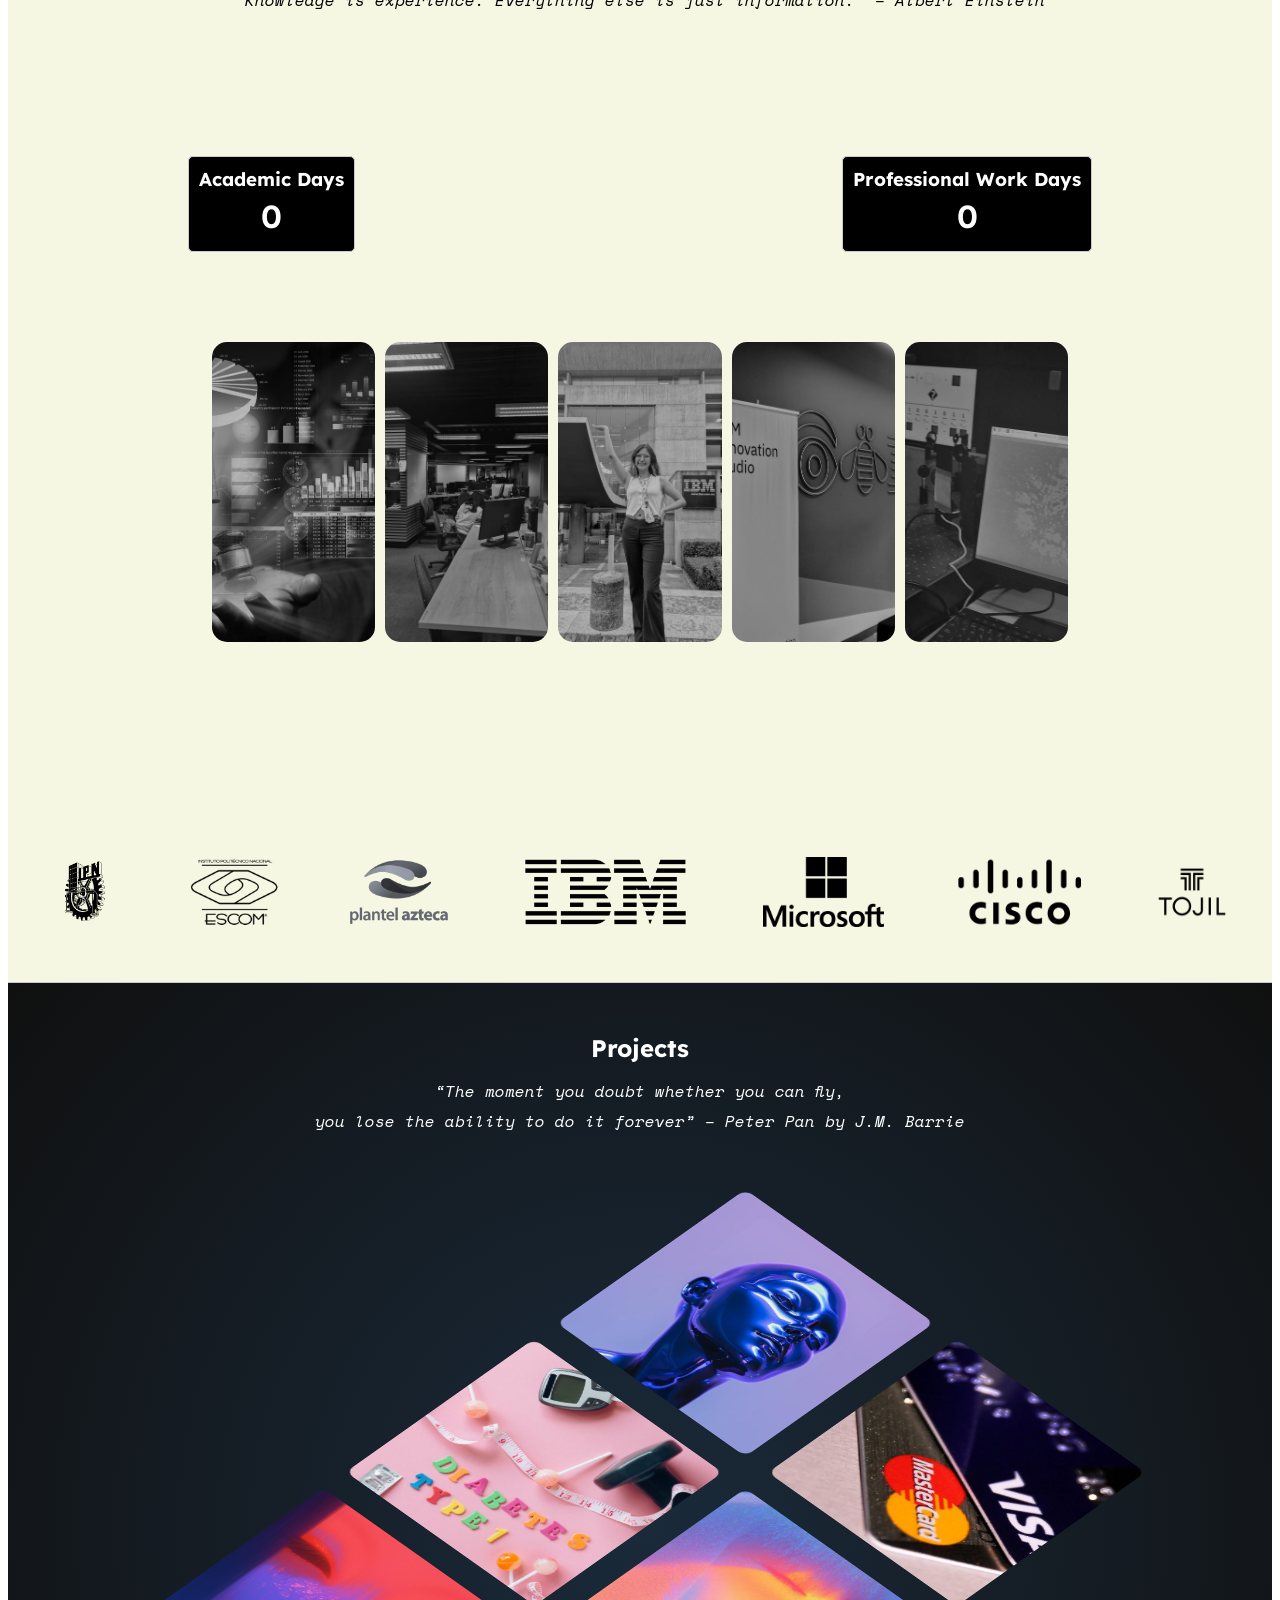
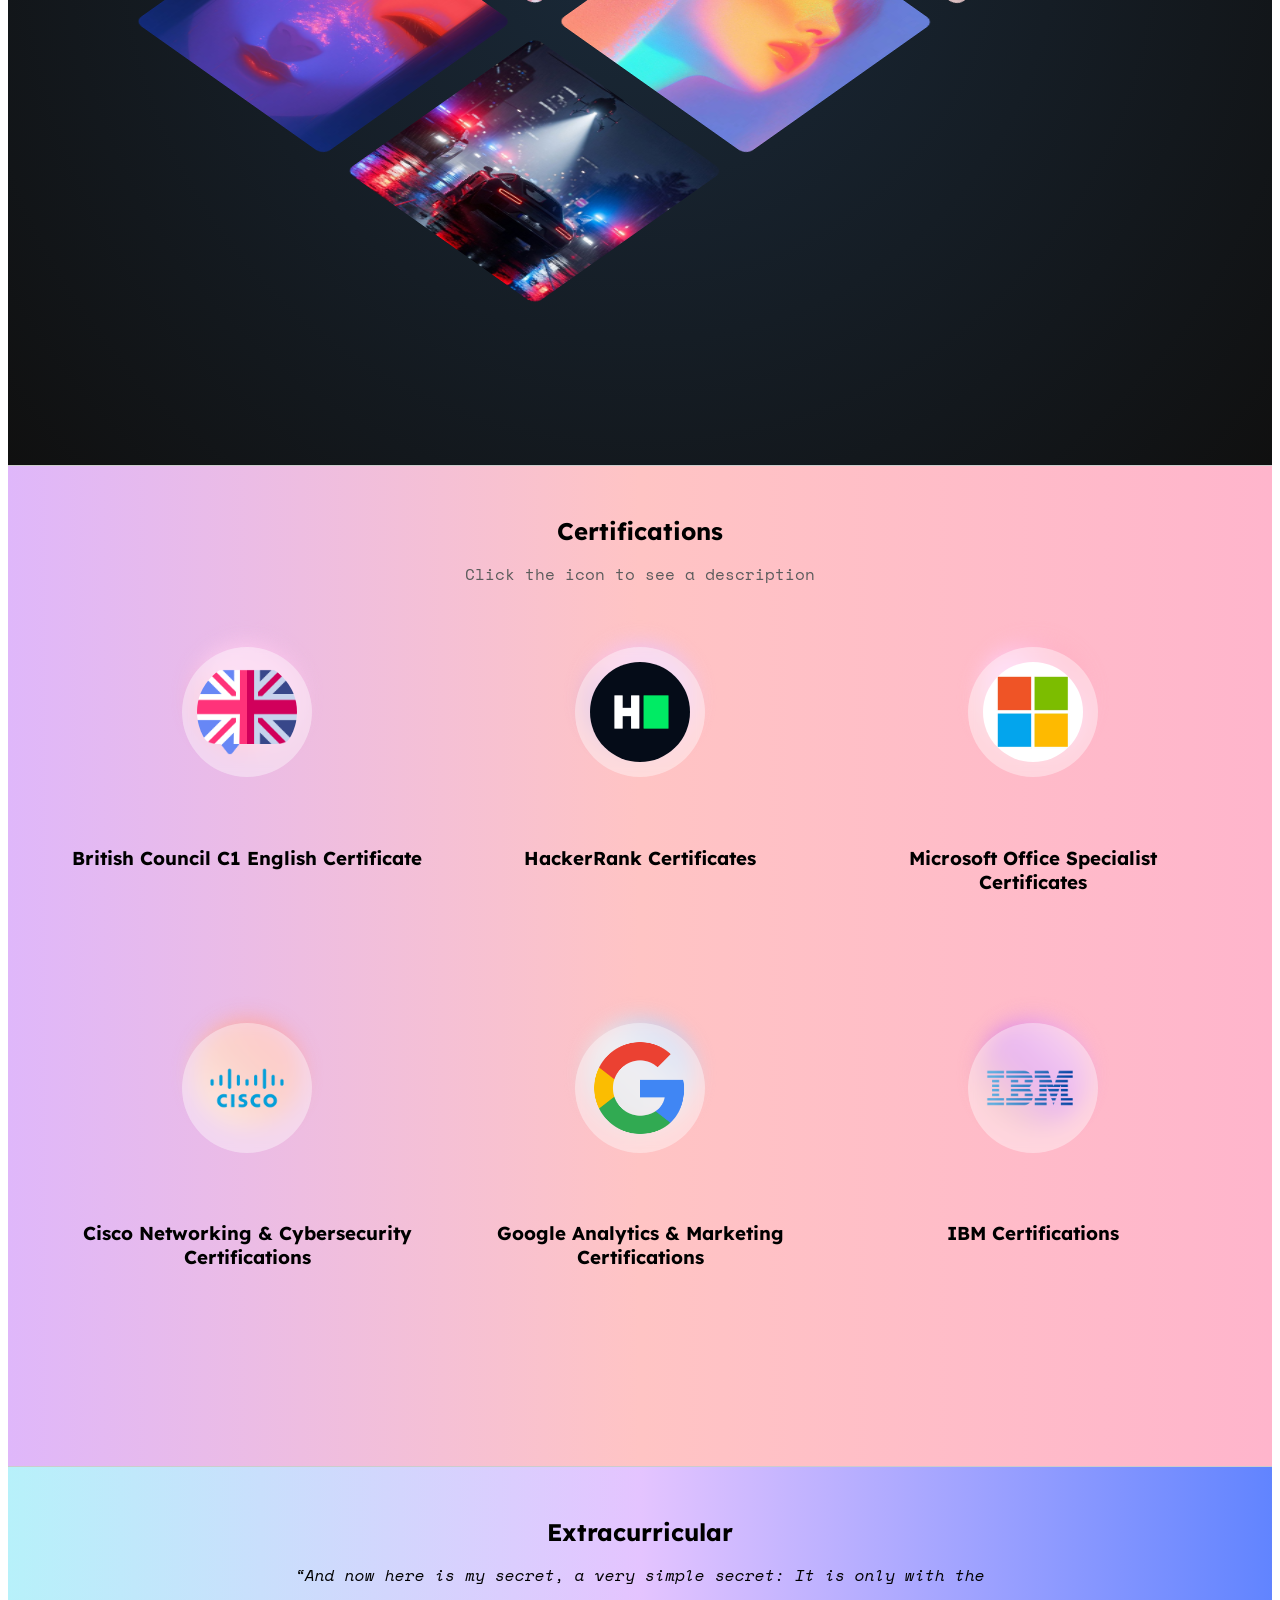
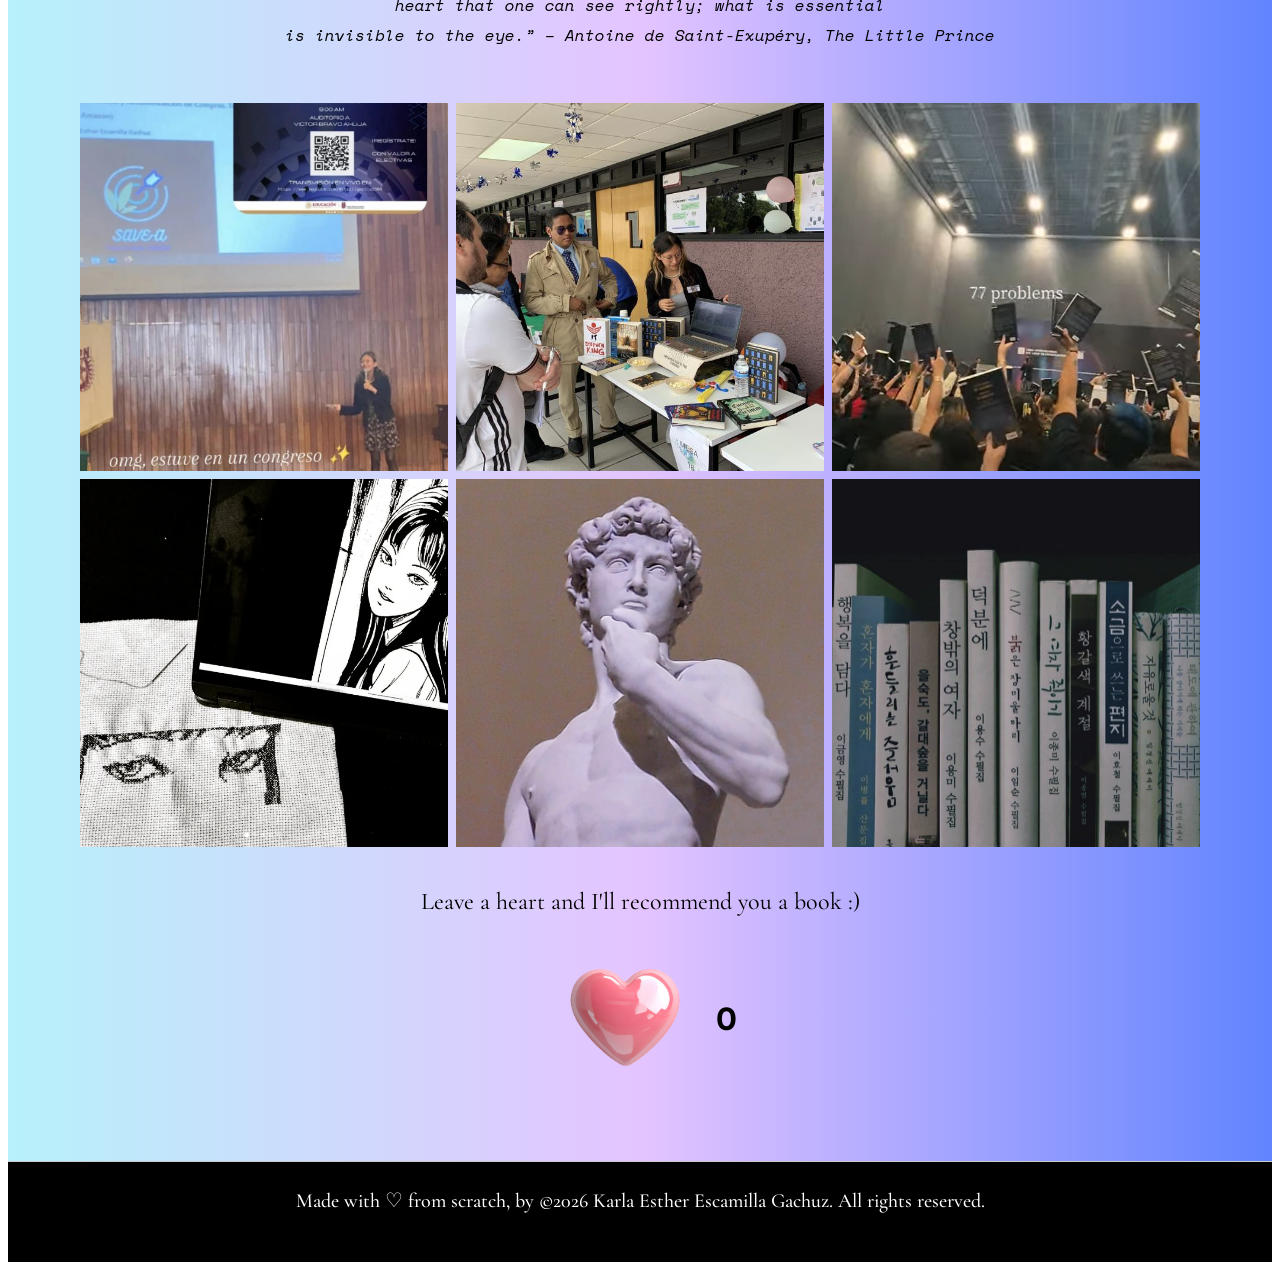
==== commit 5134849a: "Update index.html" ====
--- a/index.html
+++ b/index.html
@@ -684,7 +684,7 @@
 
 
     <footer>
-        <p> <i class="corm-gar-reg-foot"> Made with ♡ from scratch, by  &copy;2025 Karla Esther Escamilla Gachuz. All rights reserved. <i></p>
+        <p> <i class="corm-gar-reg-foot"> Made with ♡ from scratch, by  &copy;2026 Karla Esther Escamilla Gachuz. All rights reserved. <i></p>
     </footer>
 
     <script src="ProfesionalProf.js"></script>
@@ -693,3 +693,4 @@
 
 </body>
 </html>
+
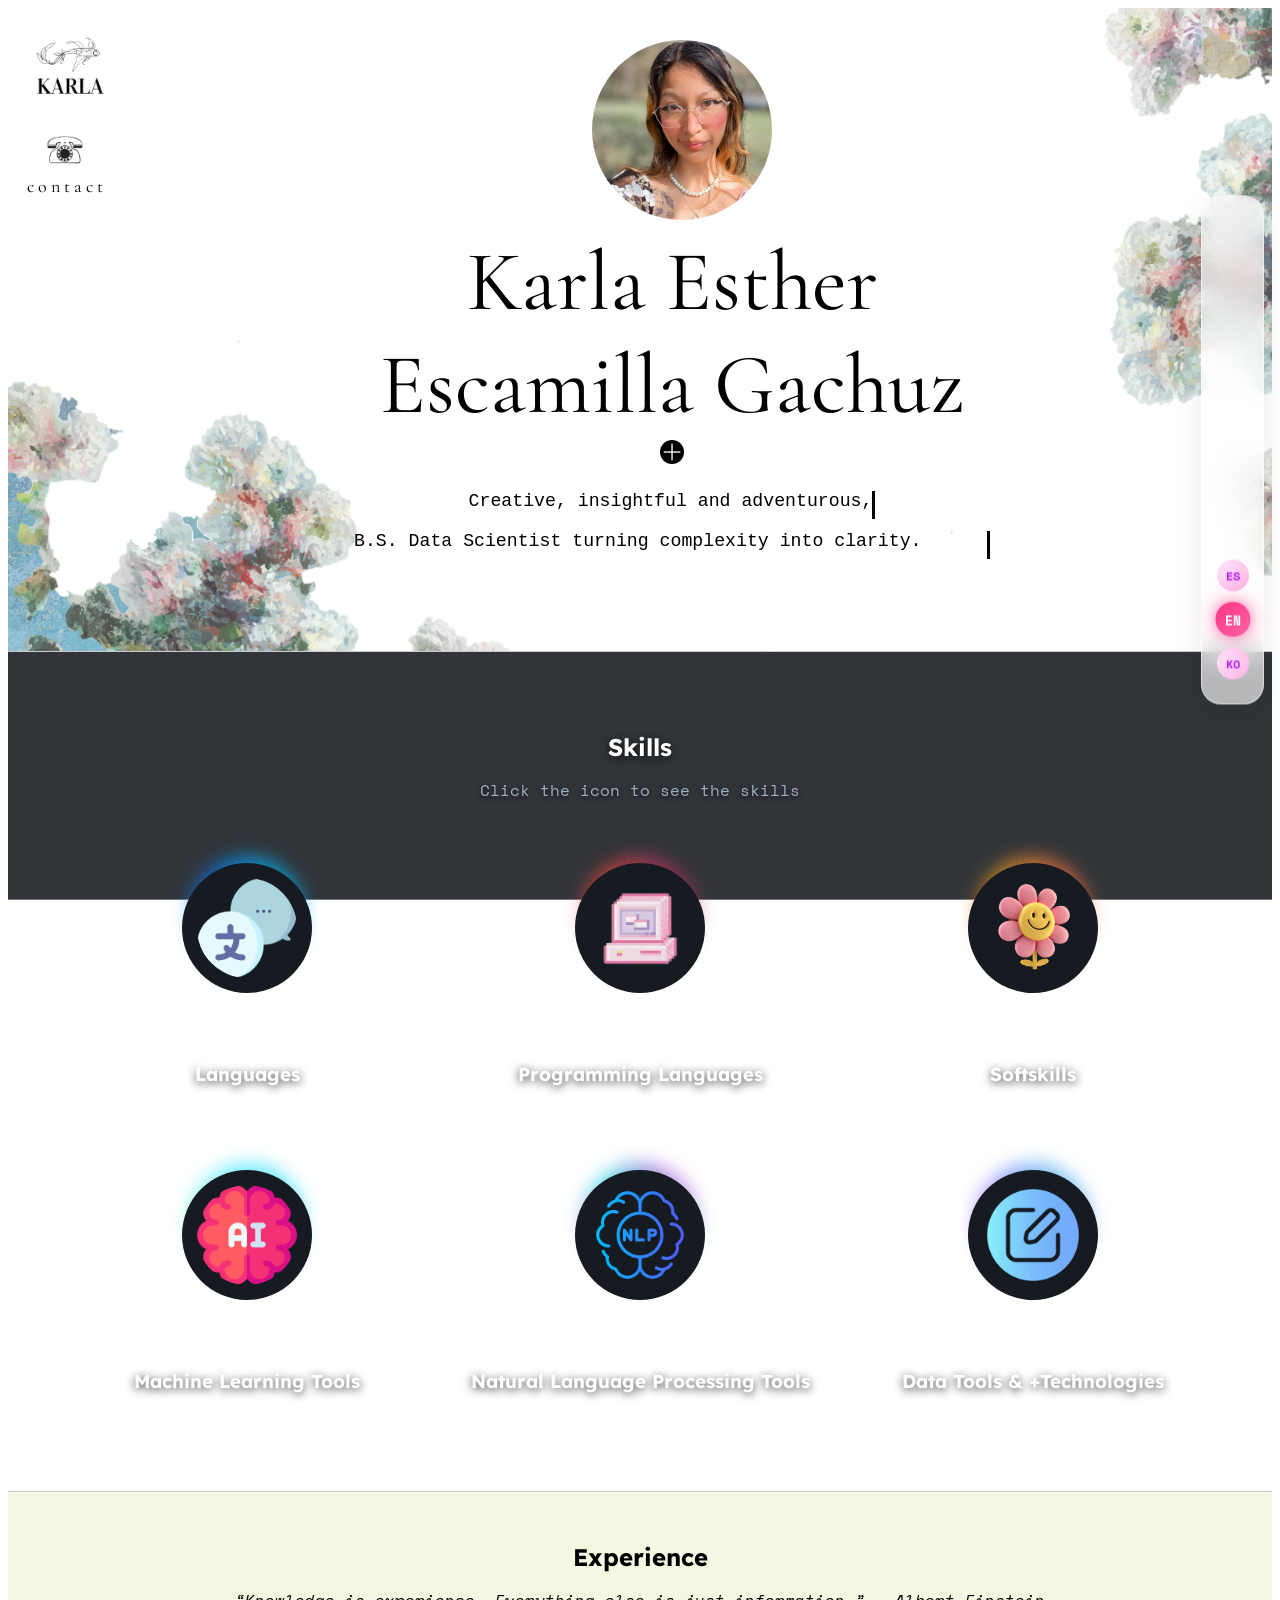
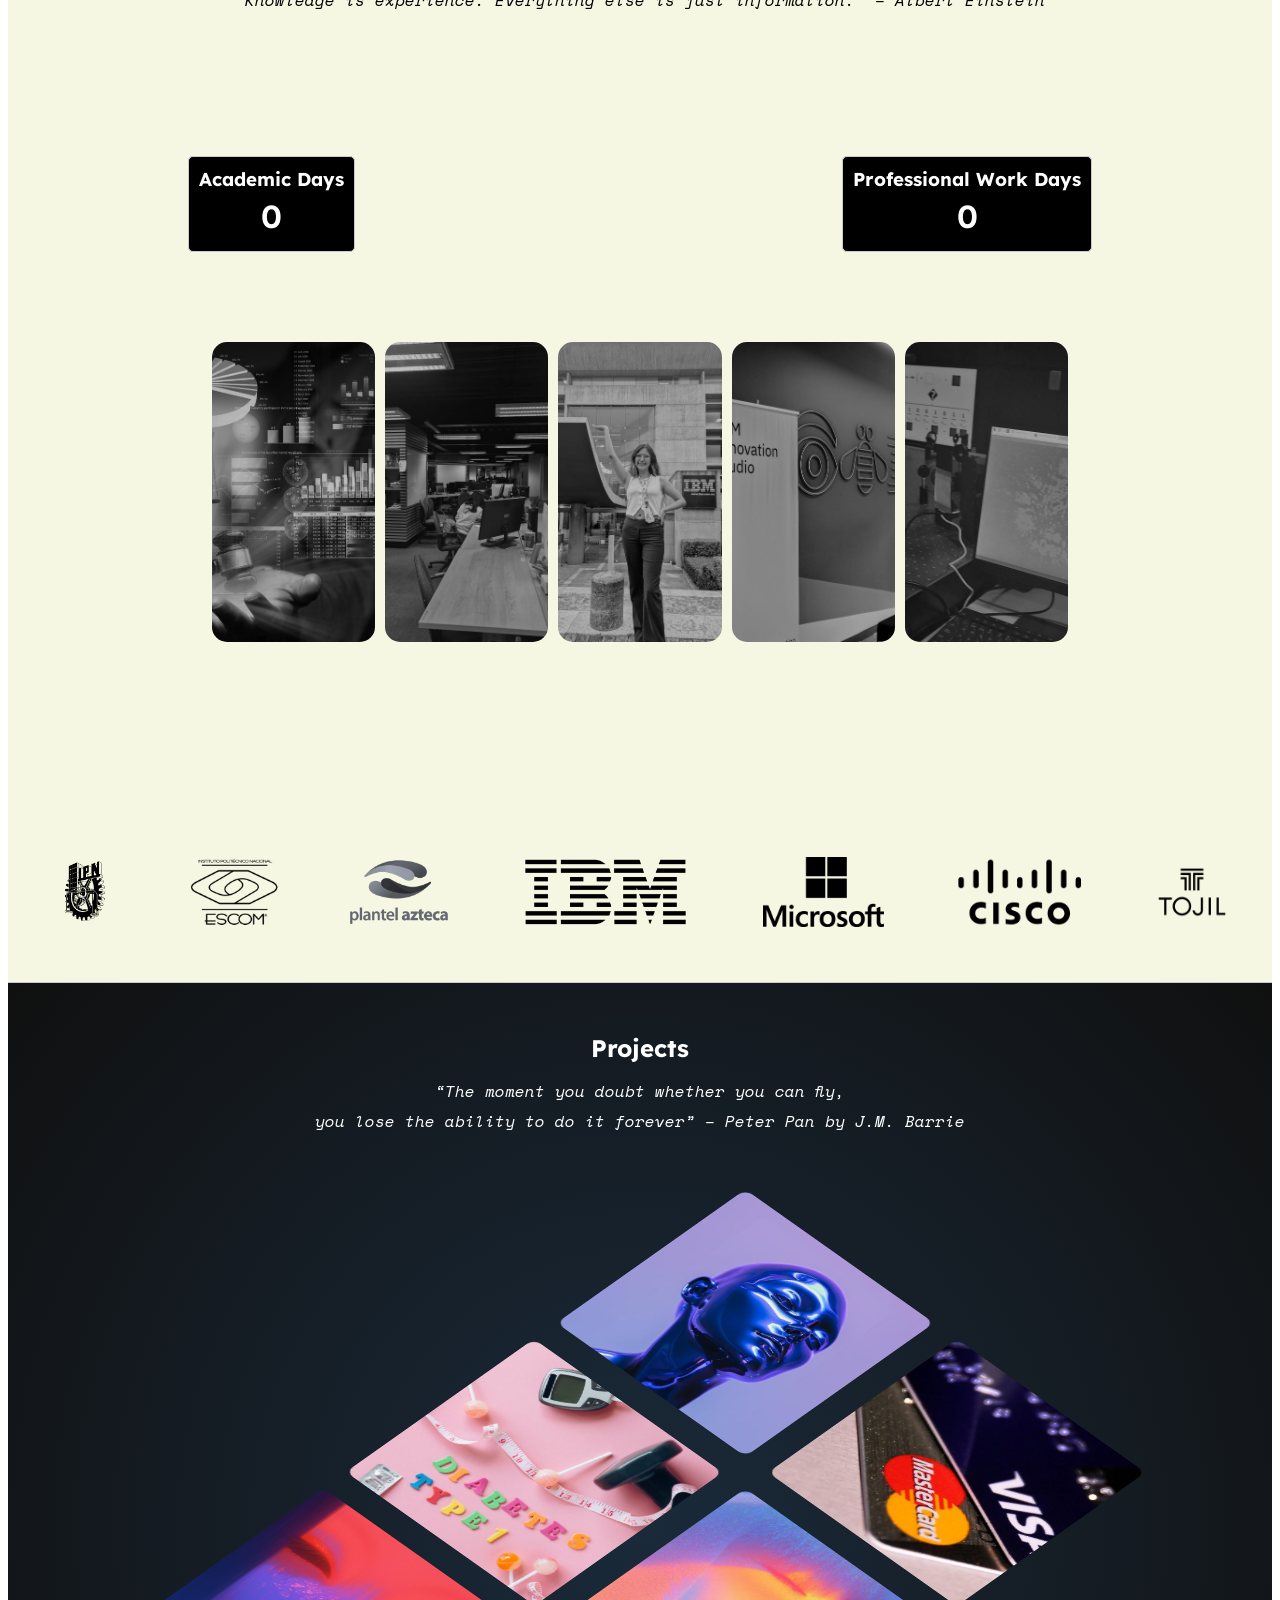
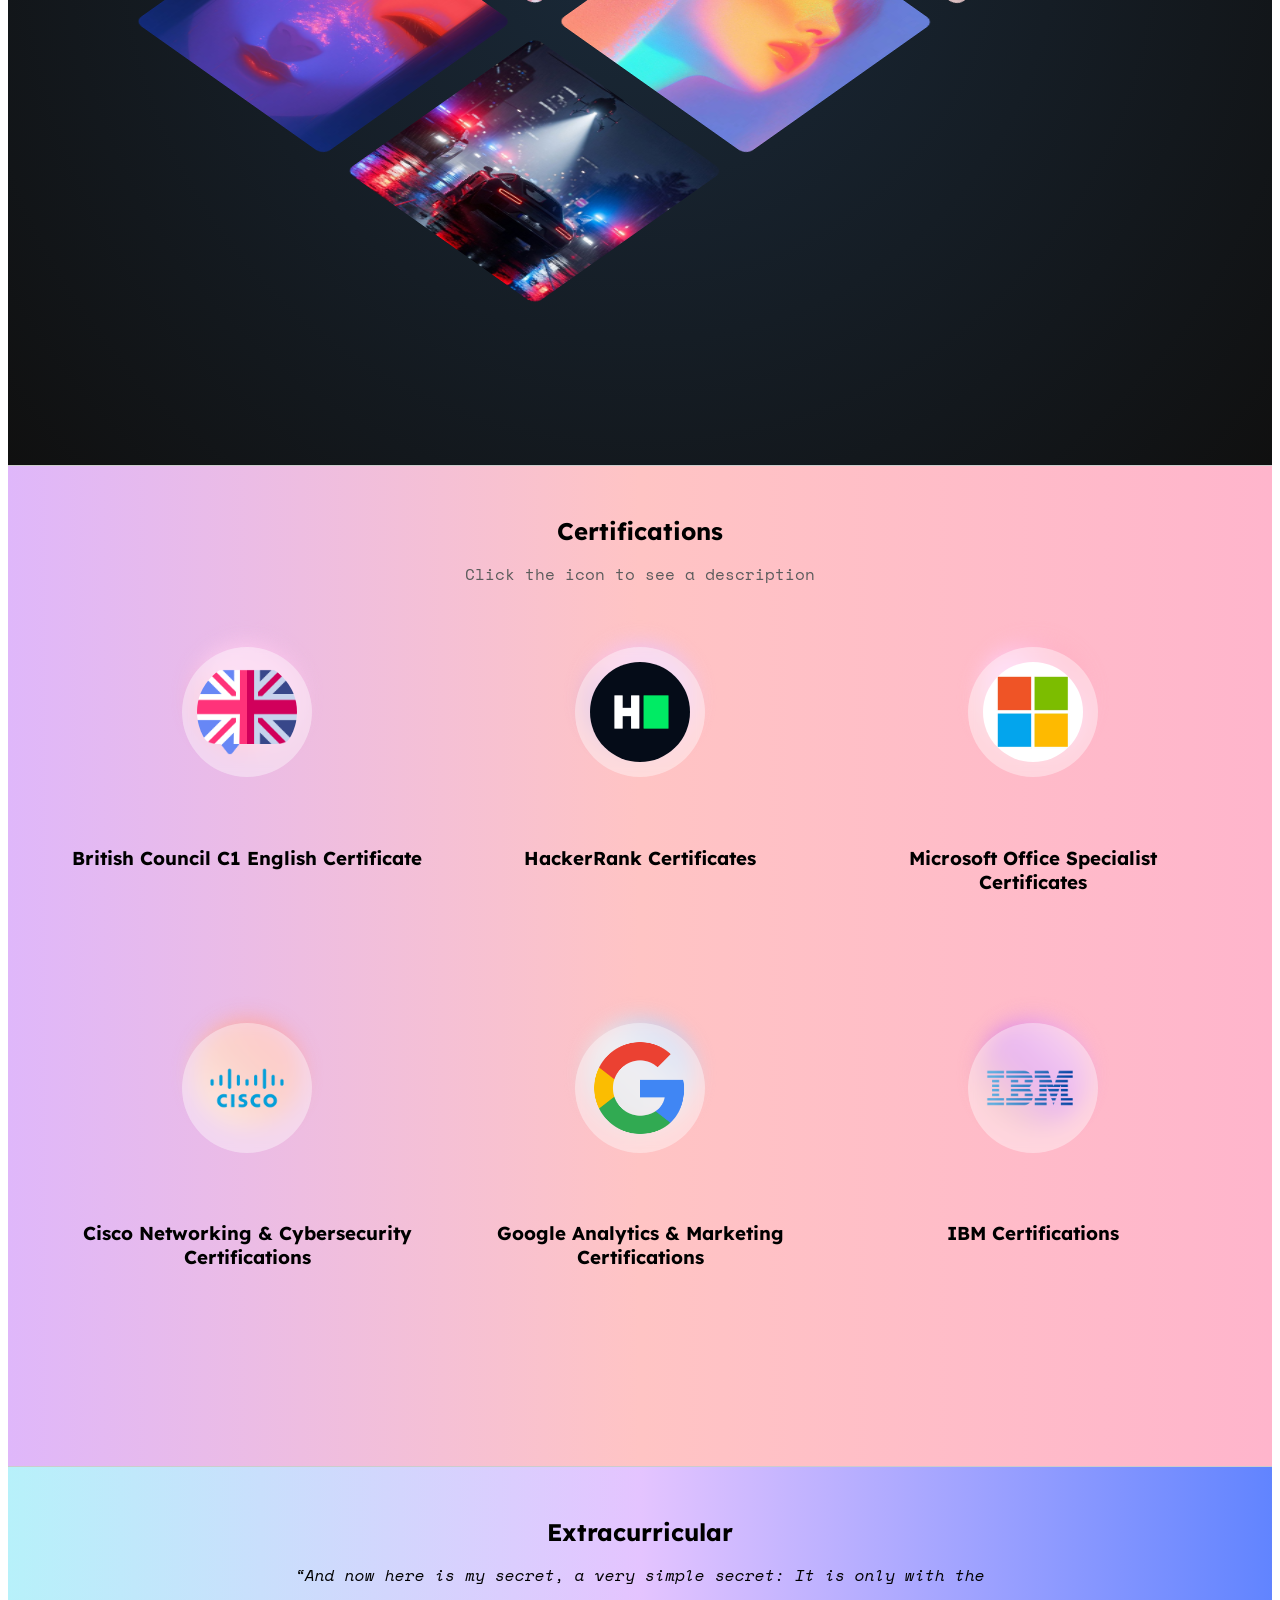
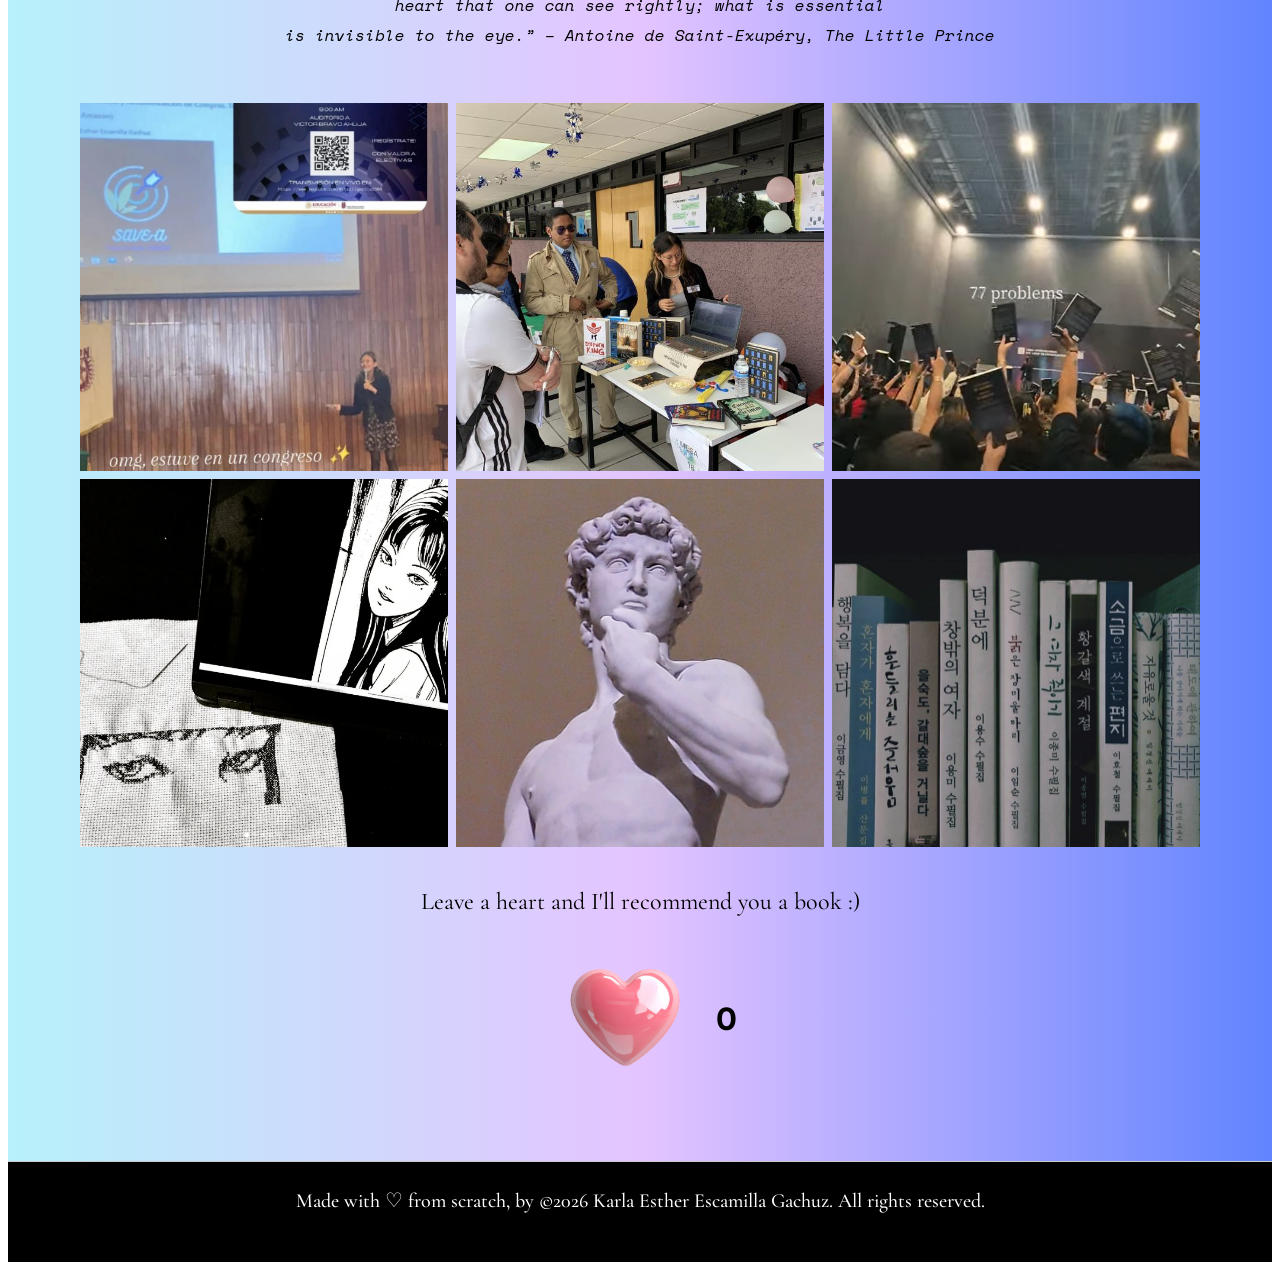
==== commit eb923e24: "Update index.html" ====
--- a/index.html
+++ b/index.html
@@ -67,8 +67,8 @@
   </ul>
 
   <div class="navbar__langs">
-    <a href="ProfesionalProf_Esp.html" class="lang-btn active">ES</a>
-    <a href="#" class="lang-btn">EN</a>
+    <a href="ProfesionalProf_Esp.html" class="lang-btn ">ES</a>
+    <a href="#" class="lang-btn active">EN</a>
     <a href="ProfesionalProf_Kor.html" class="lang-btn">KO</a>
   </div>
 </nav>
@@ -694,3 +694,4 @@
 </body>
 </html>
 
+
